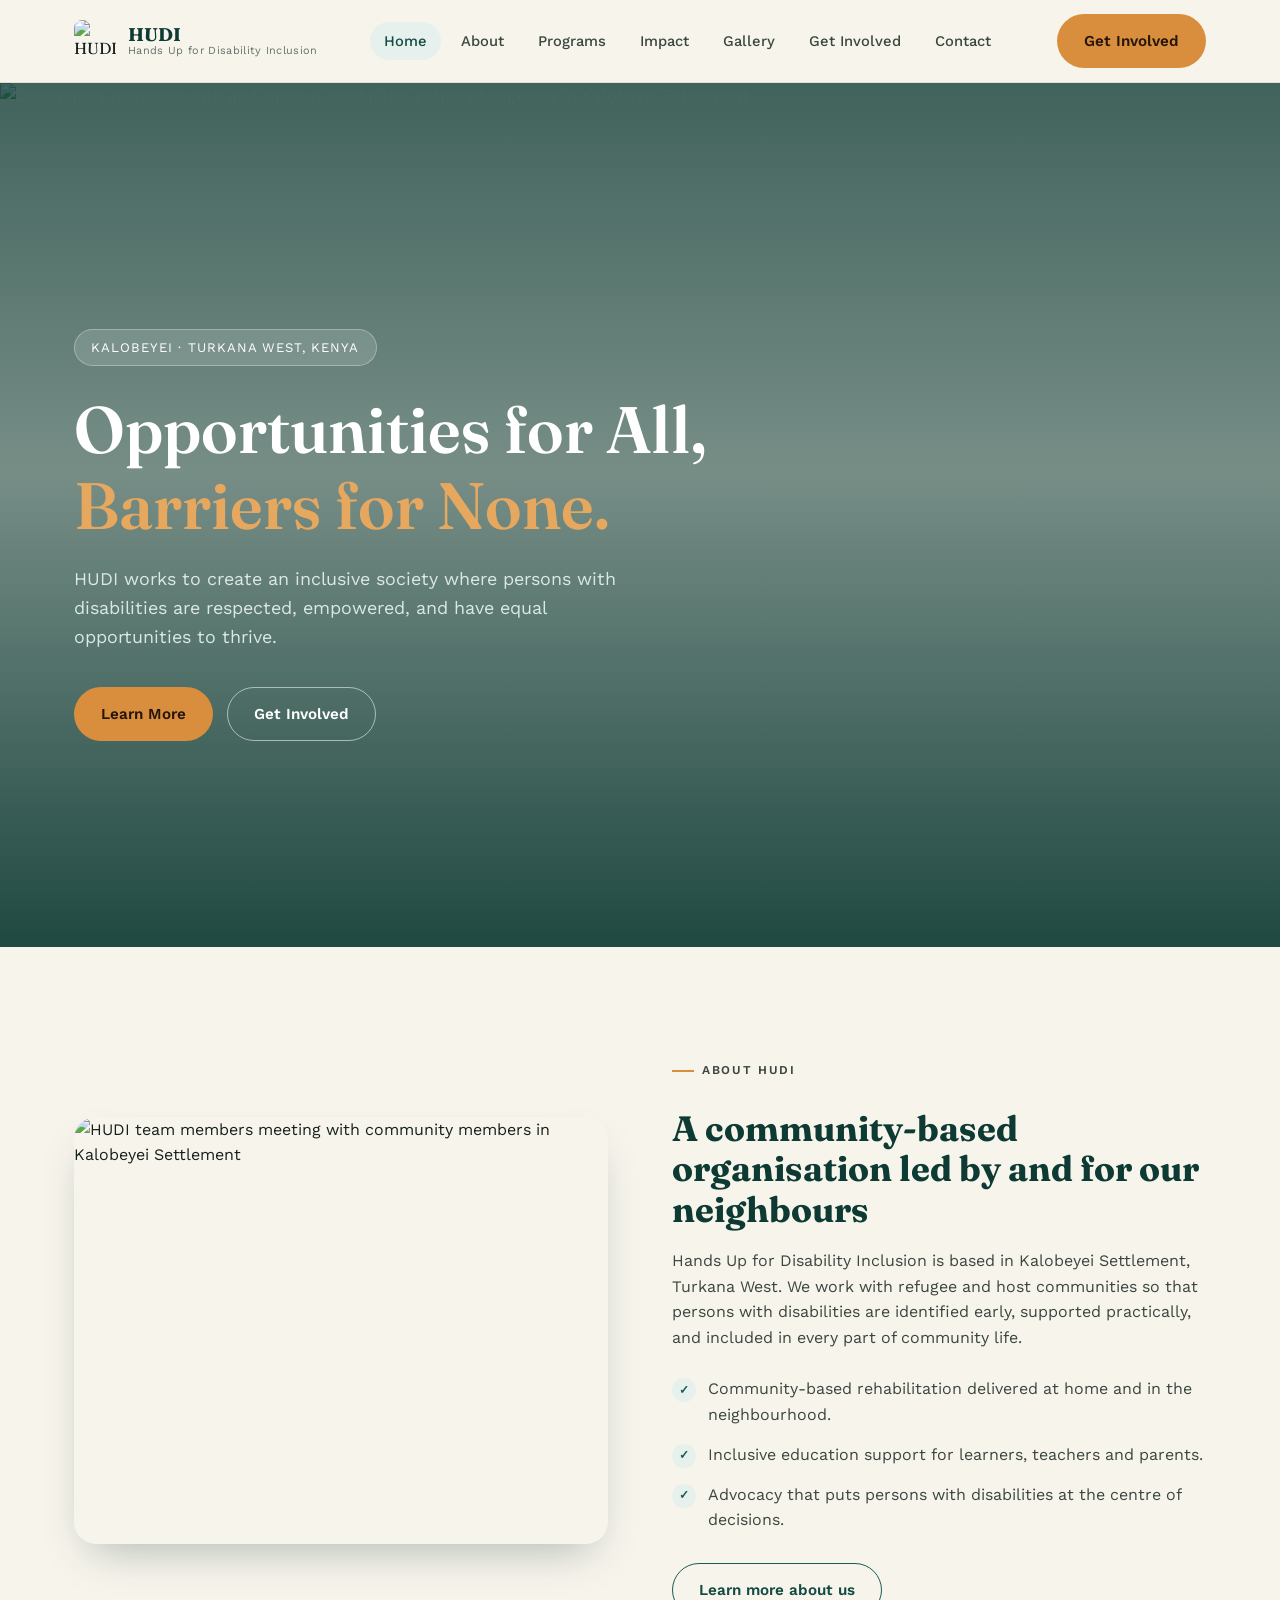
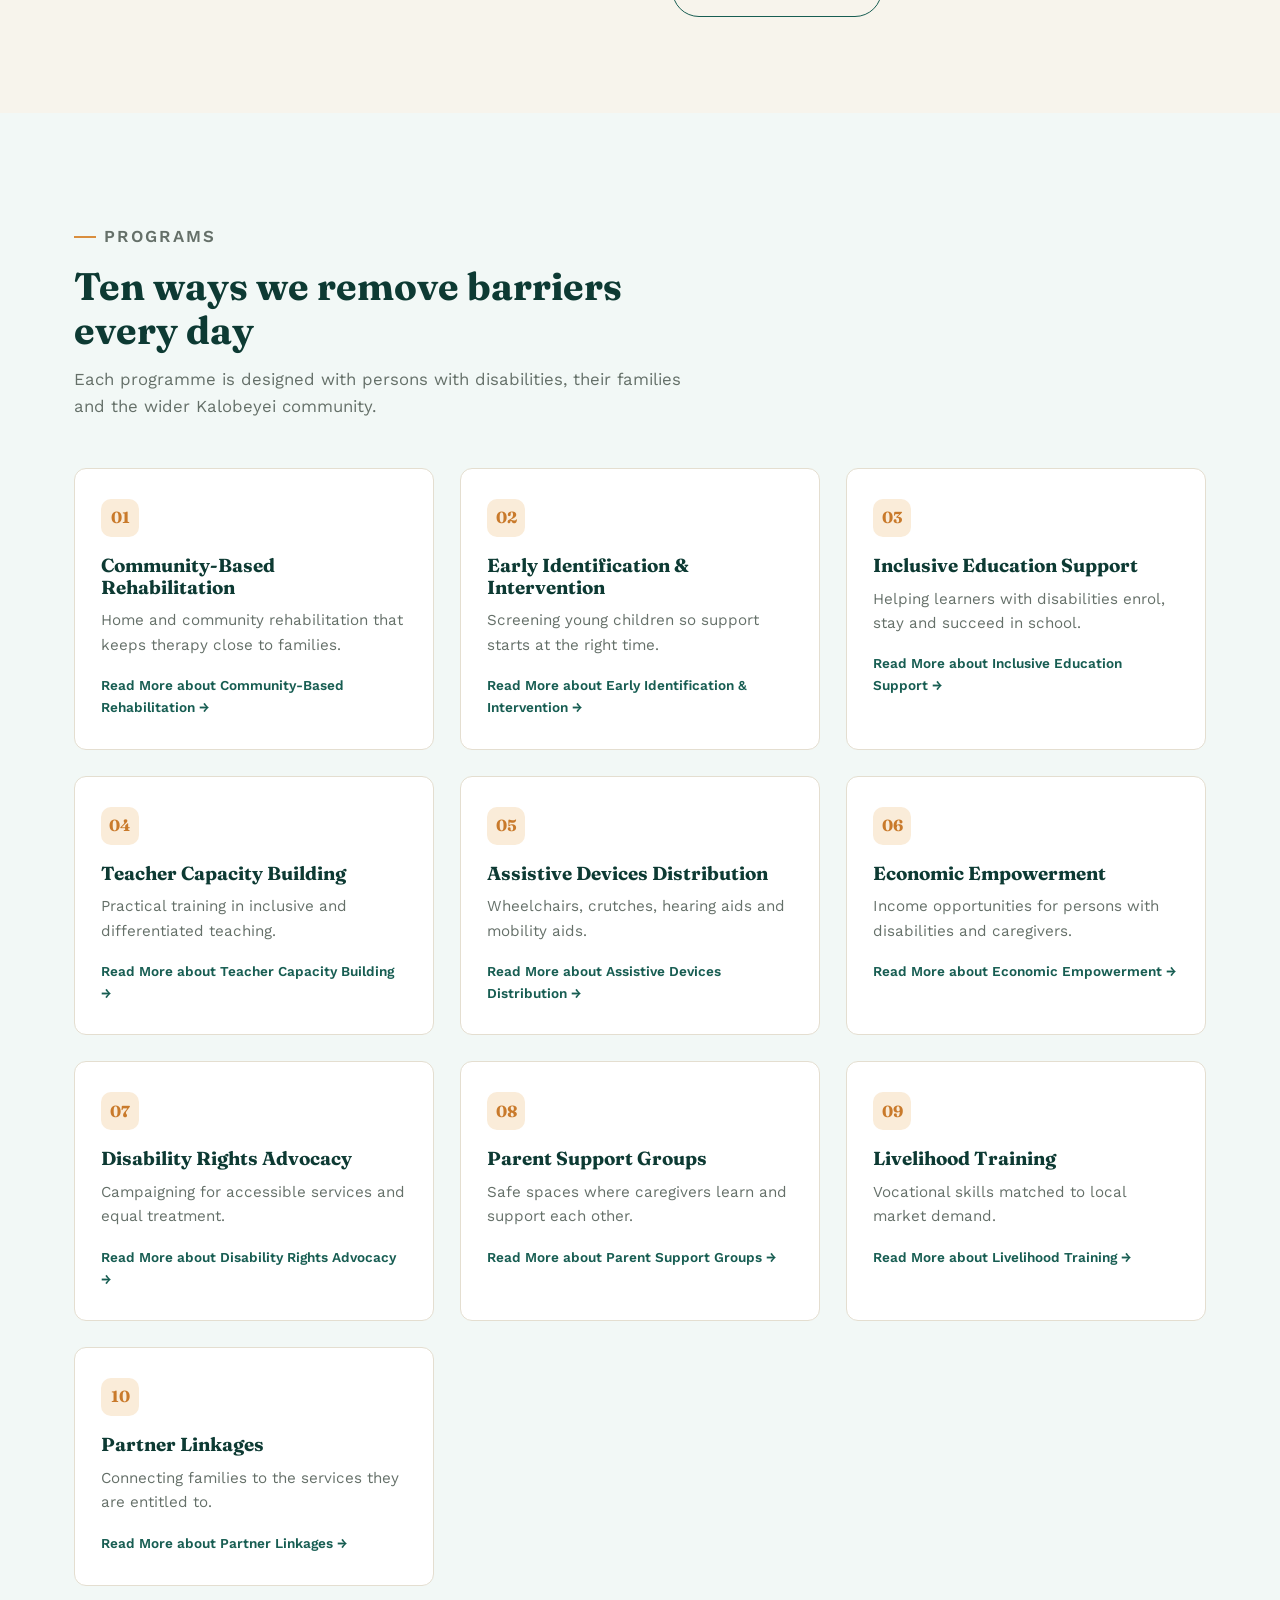
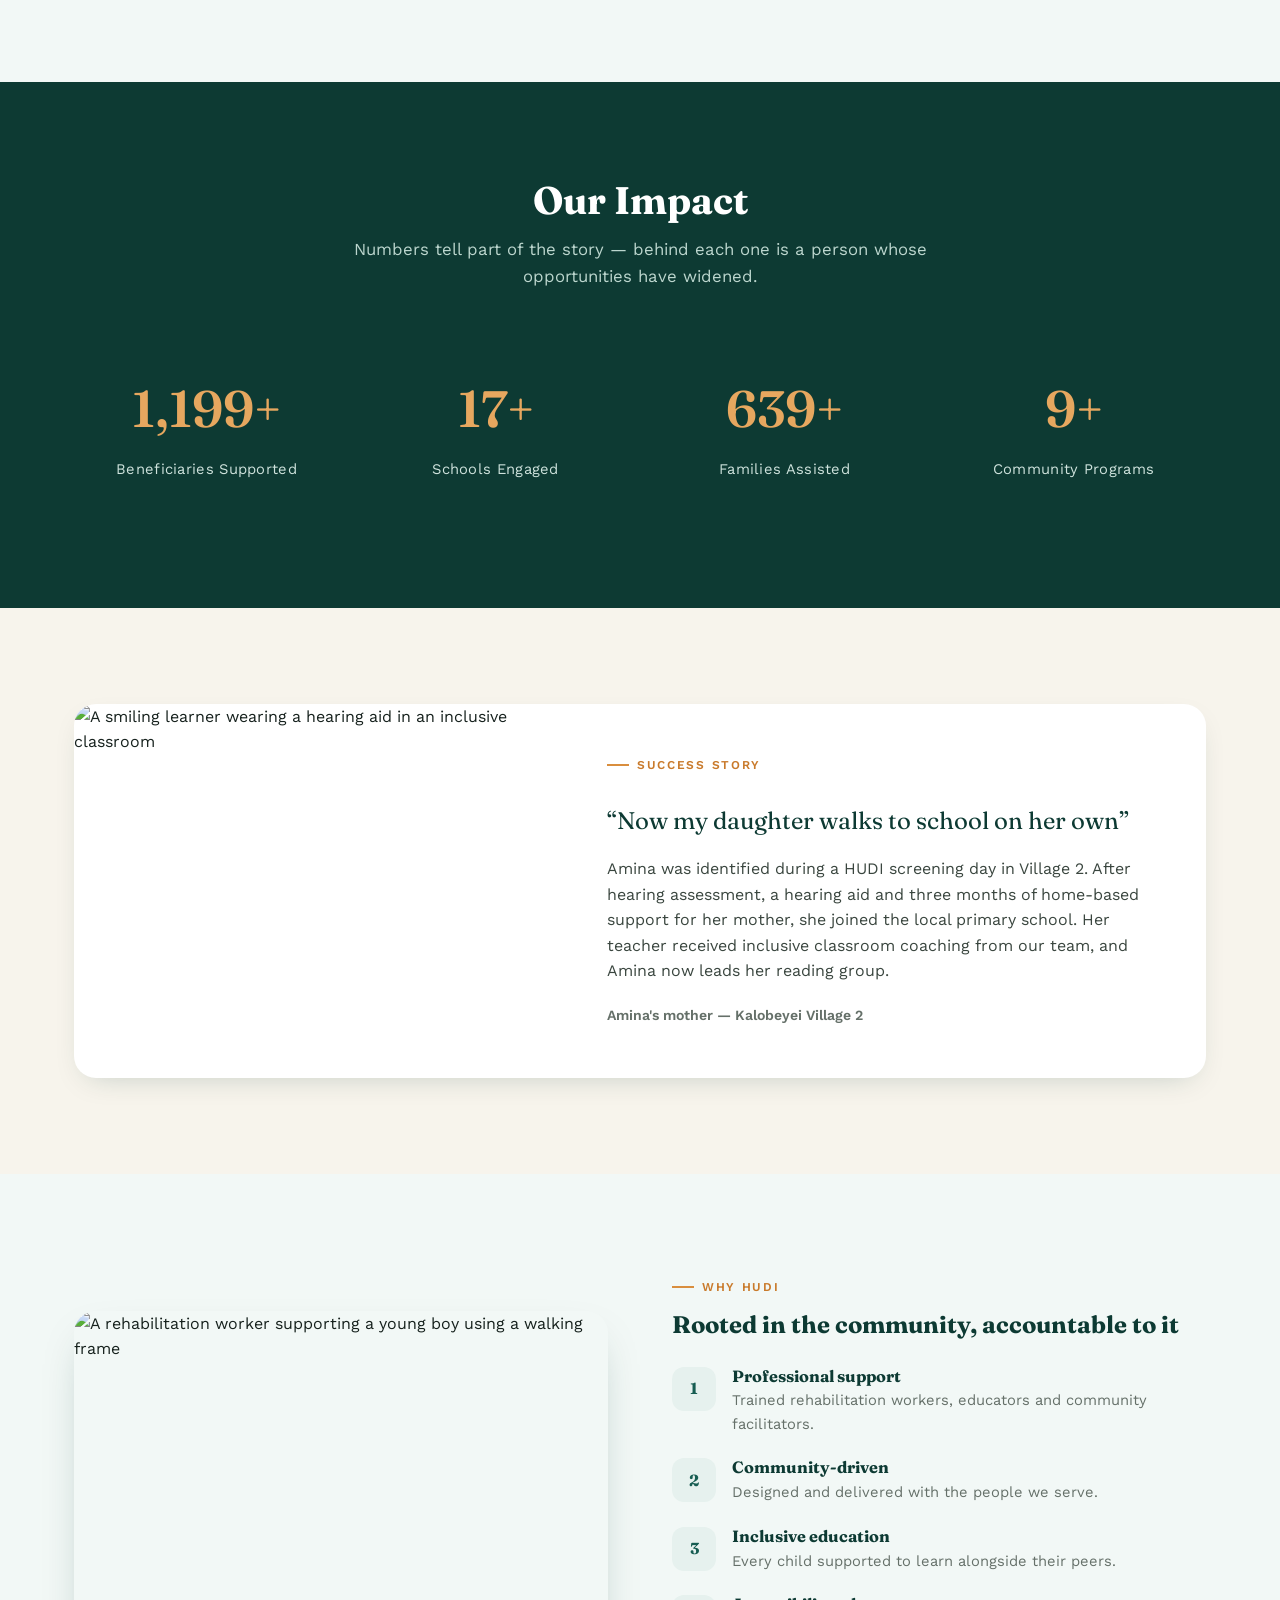
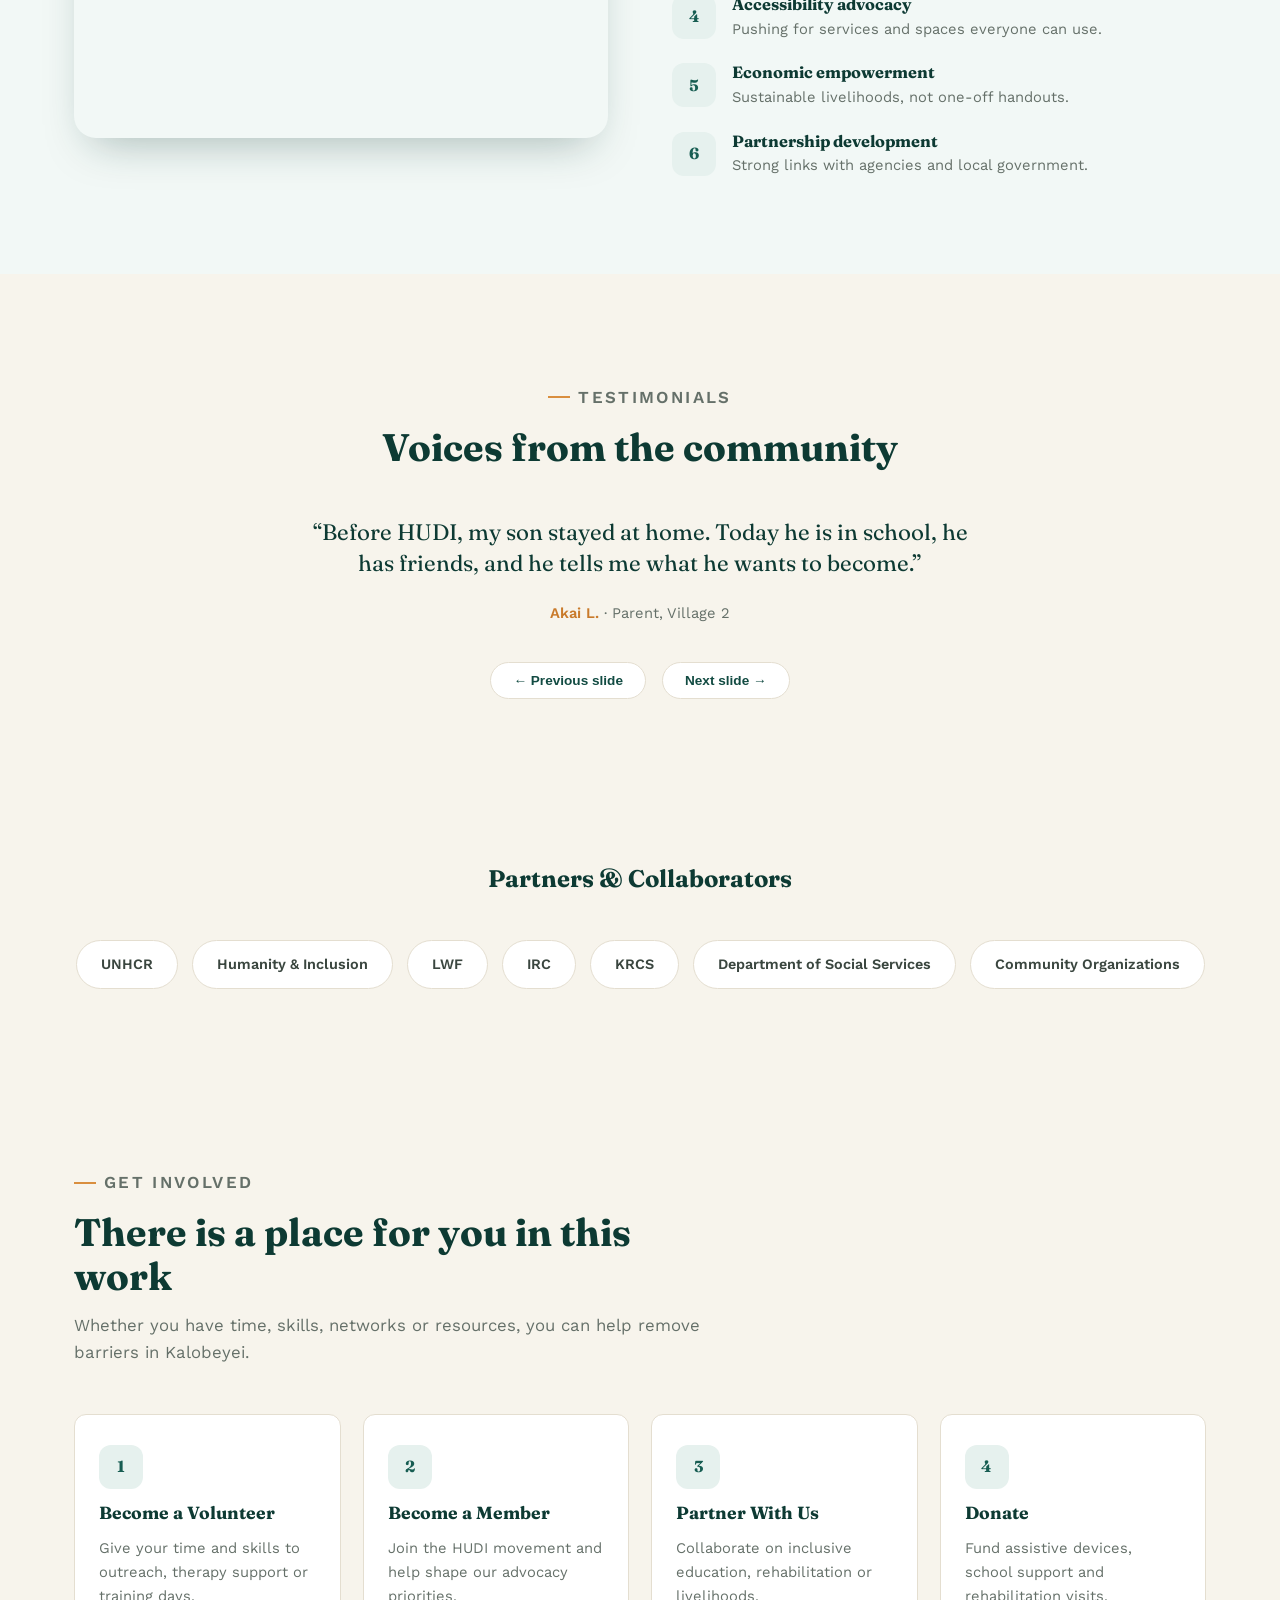
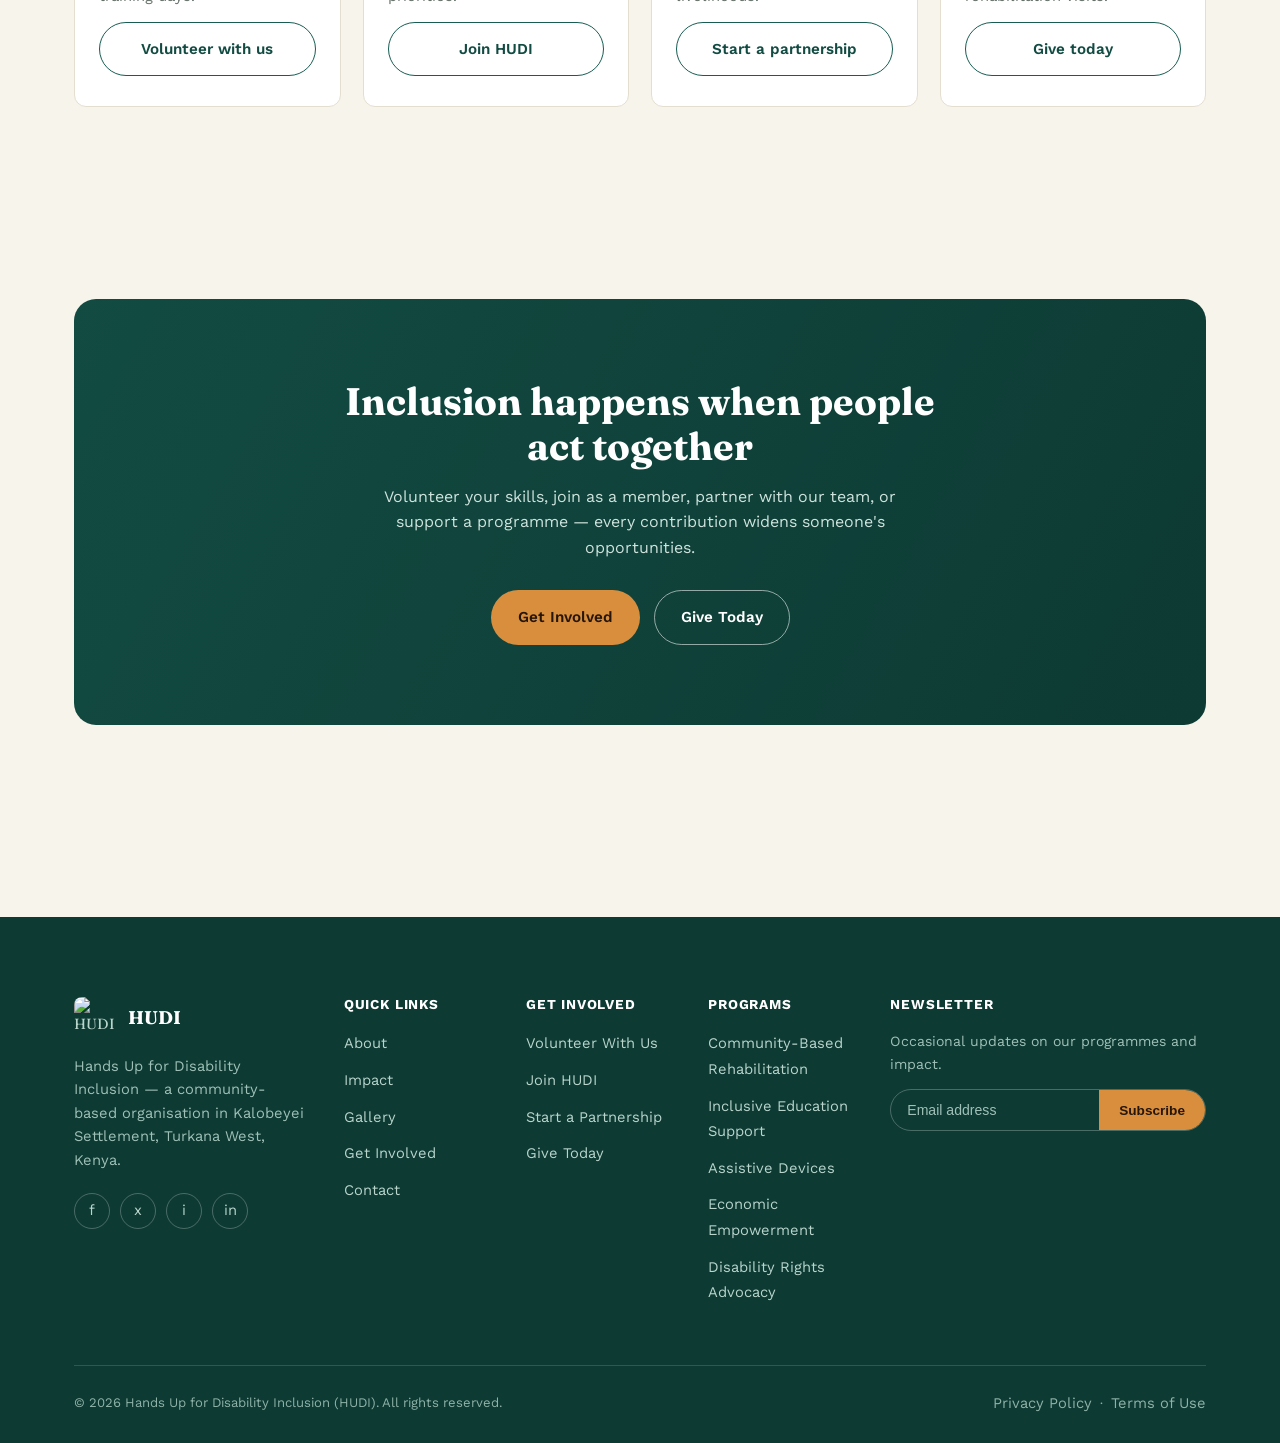
==== index.html @ 427b02ba "Build out Get Involved flow: dedicated Volunteer, Membership, Partnership and Donate pages - get-inv" ====
<!doctype html>
<html lang="en">
<head>
<meta charset="UTF-8">
<meta name="viewport" content="width=device-width, initial-scale=1">
<title>HUDI — Hands Up for Disability Inclusion, Kalobeyei Kenya</title>
<meta name="description" content="HUDI is a community-based organisation in Kalobeyei Settlement, Turkana West, advancing disability inclusion through rehabilitation, inclusive education and empowerment.">
<link rel="preconnect" href="https://fonts.googleapis.com">
<link href="https://fonts.googleapis.com/css2?family=Fraunces:opsz,wght@9..144,500;9..144,600;9..144,700&family=Work+Sans:wght@400;500;600;700&display=swap" rel="stylesheet">
<link rel="stylesheet" href="style.css">
</head>
<body>
<a class="skip-link" href="#main">Skip to main content</a>
<header class="site-header">
  <div class="header-inner">
    <a class="brand" href="index.html">
      <img src="https://hudicamp.vercel.app/assets/hudi-logo-new-DLjC5L_h.png" alt="HUDI logo">
      <span class="brand-text"><strong>HUDI</strong><span>Hands Up for Disability Inclusion</span></span>
    </a>
    <nav class="main-nav" aria-label="Primary">
      <ul>
        <li><a class="active" href="index.html">Home</a></li>
<li><a class="" href="about.html">About</a></li>
<li><a class="" href="programs.html">Programs</a></li>
<li><a class="" href="impact.html">Impact</a></li>
<li><a class="" href="gallery.html">Gallery</a></li>
<li><a class="" href="get-involved.html">Get Involved</a></li>
<li><a class="" href="contact.html">Contact</a></li>

      </ul>
    </nav>
    <div class="header-actions">
      <a class="btn btn-primary" href="contact.html">Get Involved</a>
      <button class="nav-toggle" aria-label="Toggle menu" aria-expanded="false">
        <span></span><span></span><span></span>
      </button>
    </div>
  </div>
</header>

<main id="main">

  <section class="hero">
    <div class="hero-media"><img src="https://hudicamp.vercel.app/assets/hero-BzbzAEsj.jpg" alt="Community members with and without disabilities gathered together in Kalobeyei Settlement"></div>
    <div class="hero-content">
      <div class="hero-location">Kalobeyei &middot; Turkana West, Kenya</div>
      <h1>Opportunities for All,<br><span class="accent">Barriers for None.</span></h1>
      <p>HUDI works to create an inclusive society where persons with disabilities are respected, empowered, and have equal opportunities to thrive.</p>
      <div class="hero-cta">
        <a class="btn btn-primary" href="about.html">Learn More</a>
        <a class="btn btn-outline" href="get-involved.html">Get Involved</a>
      </div>
    </div>
  </section>

  <section>
    <div class="container">
      <div class="split">
        <div class="split-media">
          <img src="https://hudicamp.vercel.app/assets/hero-BzbzAEsj.jpg" alt="HUDI team members meeting with community members in Kalobeyei Settlement">
        </div>
        <div class="split-body">
          <p class="eyebrow">About HUDI</p>
          <h2>A community-based organisation led by and for our neighbours</h2>
          <p>Hands Up for Disability Inclusion is based in Kalobeyei Settlement, Turkana West. We work with refugee and host communities so that persons with disabilities are identified early, supported practically, and included in every part of community life.</p>
          <ul class="check-list">
            <li>Community-based rehabilitation delivered at home and in the neighbourhood.</li>
            <li>Inclusive education support for learners, teachers and parents.</li>
            <li>Advocacy that puts persons with disabilities at the centre of decisions.</li>
          </ul>
          <a class="btn btn-outline-dark" href="about.html">Learn more about us</a>
        </div>
      </div>
    </div>
  </section>

  <section class="bg-cream-alt">
    <div class="container">
      <div class="section-head">
        <p class="eyebrow">Programs</p>
        <h2>Ten ways we remove barriers every day</h2>
        <p>Each programme is designed with persons with disabilities, their families and the wider Kalobeyei community.</p>
      </div>
      <div class="card-grid">
    <div class="program-card">
      <div class="program-num">01</div>
      <h3>Community-Based Rehabilitation</h3>
      <p>Home and community rehabilitation that keeps therapy close to families.</p>
      <a class="read-more" href="programs.html">Read More about Community-Based Rehabilitation &rarr;</a>
    </div>
    <div class="program-card">
      <div class="program-num">02</div>
      <h3>Early Identification & Intervention</h3>
      <p>Screening young children so support starts at the right time.</p>
      <a class="read-more" href="programs.html">Read More about Early Identification & Intervention &rarr;</a>
    </div>
    <div class="program-card">
      <div class="program-num">03</div>
      <h3>Inclusive Education Support</h3>
      <p>Helping learners with disabilities enrol, stay and succeed in school.</p>
      <a class="read-more" href="programs.html">Read More about Inclusive Education Support &rarr;</a>
    </div>
    <div class="program-card">
      <div class="program-num">04</div>
      <h3>Teacher Capacity Building</h3>
      <p>Practical training in inclusive and differentiated teaching.</p>
      <a class="read-more" href="programs.html">Read More about Teacher Capacity Building &rarr;</a>
    </div>
    <div class="program-card">
      <div class="program-num">05</div>
      <h3>Assistive Devices Distribution</h3>
      <p>Wheelchairs, crutches, hearing aids and mobility aids.</p>
      <a class="read-more" href="programs.html">Read More about Assistive Devices Distribution &rarr;</a>
    </div>
    <div class="program-card">
      <div class="program-num">06</div>
      <h3>Economic Empowerment</h3>
      <p>Income opportunities for persons with disabilities and caregivers.</p>
      <a class="read-more" href="programs.html">Read More about Economic Empowerment &rarr;</a>
    </div>
    <div class="program-card">
      <div class="program-num">07</div>
      <h3>Disability Rights Advocacy</h3>
      <p>Campaigning for accessible services and equal treatment.</p>
      <a class="read-more" href="programs.html">Read More about Disability Rights Advocacy &rarr;</a>
    </div>
    <div class="program-card">
      <div class="program-num">08</div>
      <h3>Parent Support Groups</h3>
      <p>Safe spaces where caregivers learn and support each other.</p>
      <a class="read-more" href="programs.html">Read More about Parent Support Groups &rarr;</a>
    </div>
    <div class="program-card">
      <div class="program-num">09</div>
      <h3>Livelihood Training</h3>
      <p>Vocational skills matched to local market demand.</p>
      <a class="read-more" href="programs.html">Read More about Livelihood Training &rarr;</a>
    </div>
    <div class="program-card">
      <div class="program-num">10</div>
      <h3>Partner Linkages</h3>
      <p>Connecting families to the services they are entitled to.</p>
      <a class="read-more" href="programs.html">Read More about Partner Linkages &rarr;</a>
    </div></div>
    </div>
  </section>

  <section class="bg-teal">
    <div class="container">
      <div class="section-head text-center" style="max-width:640px;">
        <h2>Our Impact</h2>
        <p>Numbers tell part of the story &mdash; behind each one is a person whose opportunities have widened.</p>
      </div>
      <div class="stats-grid">
        <div class="stat-card"><div class="num" data-target="1200">0+</div><div class="label">Beneficiaries Supported</div></div>
        <div class="stat-card"><div class="num" data-target="18">0+</div><div class="label">Schools Engaged</div></div>
        <div class="stat-card"><div class="num" data-target="640">0+</div><div class="label">Families Assisted</div></div>
        <div class="stat-card"><div class="num" data-target="10">0+</div><div class="label">Community Programs</div></div>
      </div>
    </div>
  </section>

  <section>
    <div class="container">
      <div class="story">
        <div class="story-media"><img src="https://hudicamp.vercel.app/assets/gallery-3-CGcPTIWS.jpg" alt="A smiling learner wearing a hearing aid in an inclusive classroom"></div>
        <div class="story-body">
          <p class="eyebrow">Success Story</p>
          <blockquote>&ldquo;Now my daughter walks to school on her own&rdquo;</blockquote>
          <p class="text">Amina was identified during a HUDI screening day in Village 2. After hearing assessment, a hearing aid and three months of home-based support for her mother, she joined the local primary school. Her teacher received inclusive classroom coaching from our team, and Amina now leads her reading group.</p>
          <p class="who">Amina's mother &mdash; Kalobeyei Village 2</p>
        </div>
      </div>
    </div>
  </section>

  
    <section class="bg-cream-alt">
      <div class="container">
        <div class="feature-split">
          <div class="split-media">
            <img src="https://hudicamp.vercel.app/assets/gallery-4-xkLLEdqH.jpg" alt="A rehabilitation worker supporting a young boy using a walking frame">
          </div>
          <div>
            <p class="eyebrow">Why HUDI</p>
            <h2>Rooted in the community, accountable to it</h2>
            <div class="feature-list">
        <div class="feature-item">
          <div class="feature-icon">1</div>
          <div><h4>Professional support</h4><p>Trained rehabilitation workers, educators and community facilitators.</p></div>
        </div>
        <div class="feature-item">
          <div class="feature-icon">2</div>
          <div><h4>Community-driven</h4><p>Designed and delivered with the people we serve.</p></div>
        </div>
        <div class="feature-item">
          <div class="feature-icon">3</div>
          <div><h4>Inclusive education</h4><p>Every child supported to learn alongside their peers.</p></div>
        </div>
        <div class="feature-item">
          <div class="feature-icon">4</div>
          <div><h4>Accessibility advocacy</h4><p>Pushing for services and spaces everyone can use.</p></div>
        </div>
        <div class="feature-item">
          <div class="feature-icon">5</div>
          <div><h4>Economic empowerment</h4><p>Sustainable livelihoods, not one-off handouts.</p></div>
        </div>
        <div class="feature-item">
          <div class="feature-icon">6</div>
          <div><h4>Partnership development</h4><p>Strong links with agencies and local government.</p></div>
        </div></div>
          </div>
        </div>
      </div>
    </section>
  
    <section>
      <div class="container">
        <div class="section-head text-center">
          <p class="eyebrow" style="justify-content:center;">Testimonials</p>
          <h2>Voices from the community</h2>
        </div>
        <div class="testimonial-slider">
          
        <div class="testimonial-slide active">
          <blockquote>&ldquo;Before HUDI, my son stayed at home. Today he is in school, he has friends, and he tells me what he wants to become.&rdquo;</blockquote>
          <p class="who">Akai L. <span>&middot; Parent, Village 2</span></p>
        </div>
        <div class="testimonial-slide">
          <blockquote>&ldquo;The teacher training changed how I plan my lessons. Every learner in my class now has a way to take part.&rdquo;</blockquote>
          <p class="who">Peter M. <span>&middot; Primary school teacher</span></p>
        </div>
        <div class="testimonial-slide">
          <blockquote>&ldquo;With my new wheelchair and the tailoring training, I earn my own income and I move where I want.&rdquo;</blockquote>
          <p class="who">Nakuwa E. <span>&middot; Programme participant</span></p>
        </div>
        <div class="testimonial-slide">
          <blockquote>&ldquo;HUDI is a reliable community partner. Their referrals are timely and their follow-up is thorough.&rdquo;</blockquote>
          <p class="who">Partner agency <span>&middot; Turkana West</span></p>
        </div>
          <div class="slider-controls">
            <button data-slide="prev">&larr; Previous slide</button>
            <button data-slide="next">Next slide &rarr;</button>
          </div>
        </div>
      </div>
    </section>
  
    <section class="section-tight ">
      <div class="container">
        <div class="section-head text-center">
          <h2 style="font-size:1.5rem;">Partners &amp; Collaborators</h2>
        </div>
        <div class="partner-strip"><div class="partner-chip">UNHCR</div><div class="partner-chip">Humanity & Inclusion</div><div class="partner-chip">LWF</div><div class="partner-chip">IRC</div><div class="partner-chip">KRCS</div><div class="partner-chip">Department of Social Services</div><div class="partner-chip">Community Organizations</div></div>
      </div>
    </section>
  
    <section>
      <div class="container">
        <div class="section-head">
          <p class="eyebrow">Get Involved</p>
          <h2>There is a place for you in this work</h2>
          <p>Whether you have time, skills, networks or resources, you can help remove barriers in Kalobeyei.</p>
        </div>
        <div class="involve-grid">
        <div class="involve-card">
          <div class="feature-icon">1</div>
          <h3>Become a Volunteer</h3>
          <p>Give your time and skills to outreach, therapy support or training days.</p>
          <a class="btn btn-outline-dark btn-block" href="volunteer.html">Volunteer with us</a>
        </div>
        <div class="involve-card">
          <div class="feature-icon">2</div>
          <h3>Become a Member</h3>
          <p>Join the HUDI movement and help shape our advocacy priorities.</p>
          <a class="btn btn-outline-dark btn-block" href="membership.html">Join HUDI</a>
        </div>
        <div class="involve-card">
          <div class="feature-icon">3</div>
          <h3>Partner With Us</h3>
          <p>Collaborate on inclusive education, rehabilitation or livelihoods.</p>
          <a class="btn btn-outline-dark btn-block" href="partnership.html">Start a partnership</a>
        </div>
        <div class="involve-card">
          <div class="feature-icon">4</div>
          <h3>Donate</h3>
          <p>Fund assistive devices, school support and rehabilitation visits.</p>
          <a class="btn btn-outline-dark btn-block" href="donate.html">Give today</a>
        </div></div>
      </div>
    </section>

  <section>
    <div class="cta-band">
      <h2>Inclusion happens when people act together</h2>
      <p>Volunteer your skills, join as a member, partner with our team, or support a programme &mdash; every contribution widens someone's opportunities.</p>
      <div class="cta-actions">
        <a class="btn btn-primary" href="get-involved.html">Get Involved</a>
        <a class="btn btn-outline" href="contact.html">Give Today</a>
      </div>
    </div>
  </section>

</main>
<footer class="site-footer">
  <div class="container">
    <div class="footer-grid">
      <div class="footer-brand">
        <a class="brand" href="index.html">
          <img src="https://hudicamp.vercel.app/assets/hudi-logo-new-DLjC5L_h.png" alt="HUDI logo">
          <span class="brand-text"><strong>HUDI</strong></span>
        </a>
        <p>Hands Up for Disability Inclusion — a community-based organisation in Kalobeyei Settlement, Turkana West, Kenya.</p>
        <div class="footer-social">
          <a href="contact.html" aria-label="Facebook">f</a>
          <a href="contact.html" aria-label="Twitter">x</a>
          <a href="contact.html" aria-label="Instagram">i</a>
          <a href="contact.html" aria-label="LinkedIn">in</a>
        </div>
      </div>
      <div>
        <h4>Quick Links</h4>
        <ul>
          <li><a href="about.html">About</a></li>
          <li><a href="impact.html">Impact</a></li>
          <li><a href="gallery.html">Gallery</a></li>
          <li><a href="get-involved.html">Get Involved</a></li>
          <li><a href="contact.html">Contact</a></li>
        </ul>
      </div>
      <div>
        <h4>Get Involved</h4>
        <ul>
          <li><a href="volunteer.html">Volunteer With Us</a></li>
          <li><a href="membership.html">Join HUDI</a></li>
          <li><a href="partnership.html">Start a Partnership</a></li>
          <li><a href="donate.html">Give Today</a></li>
        </ul>
      </div>
      <div>
        <h4>Programs</h4>
        <ul>
          <li><a href="programs.html">Community-Based Rehabilitation</a></li>
          <li><a href="programs.html">Inclusive Education Support</a></li>
          <li><a href="programs.html">Assistive Devices</a></li>
          <li><a href="programs.html">Economic Empowerment</a></li>
          <li><a href="programs.html">Disability Rights Advocacy</a></li>
        </ul>
      </div>
      <div>
        <h4>Newsletter</h4>
        <p style="font-size:.88rem;color:#9fc0b7;">Occasional updates on our programmes and impact.</p>
        <form class="newsletter-form" data-local-form>
          <input type="email" placeholder="Email address" required aria-label="Email address">
          <button type="submit">Subscribe</button>
        </form>
      </div>
    </div>
    <div class="footer-bottom">
      <span>&copy; 2026 Hands Up for Disability Inclusion (HUDI). All rights reserved.</span>
      <span><a href="#">Privacy Policy</a> &nbsp;·&nbsp; <a href="#">Terms of Use</a></span>
    </div>
  </div>
</footer>

<script src="main.js"></script>
</body>
</html>
---- style.css ----
/* ============================================================
   HUDI — Hands Up for Disability Inclusion
   Design tokens
   ============================================================ */
:root{
  --teal-900:#0d3a33;
  --teal-800:#124b42;
  --teal-700:#175d52;
  --teal-600:#1c7265;
  --teal-500:#238a79;
  --teal-100:#e6f1ee;
  --teal-50:#f2f8f6;

  --ochre-600:#c97a2b;
  --ochre-500:#d98e3e;
  --ochre-400:#e6a75f;
  --ochre-100:#faecd9;

  --ink-900:#16211d;
  --ink-700:#3a463f;
  --ink-500:#657069;
  --ink-300:#a9b3ac;

  --cream:#f7f4ec;
  --white:#ffffff;
  --line:#e4ded0;

  --radius-sm:6px;
  --radius-md:12px;
  --radius-lg:22px;

  --shadow-card:0 10px 30px -14px rgba(13,58,51,0.25);
  --shadow-pop:0 20px 45px -18px rgba(13,58,51,0.35);

  --font-display:'Fraunces', Georgia, serif;
  --font-body:'Work Sans', 'Segoe UI', sans-serif;
}

*,*::before,*::after{box-sizing:border-box;}
html{scroll-behavior:smooth;}
body{
  margin:0;
  font-family:var(--font-body);
  color:var(--ink-900);
  background:var(--cream);
  line-height:1.6;
  -webkit-font-smoothing:antialiased;
}
img{max-width:100%;display:block;}
a{color:inherit;text-decoration:none;}
ul{list-style:none;margin:0;padding:0;}
h1,h2,h3,h4{font-family:var(--font-display);margin:0;line-height:1.15;color:var(--teal-900);}
p{margin:0;}
.container{width:100%;max-width:1180px;margin:0 auto;padding:0 24px;}
.skip-link{
  position:absolute;left:-999px;top:0;background:var(--teal-900);color:#fff;
  padding:10px 16px;z-index:200;border-radius:0 0 8px 0;
}
.skip-link:focus{left:0;}

/* Eyebrow label */
.eyebrow{
  display:inline-flex;align-items:center;gap:8px;
  font-family:var(--font-body);
  font-size:.75rem;letter-spacing:.14em;text-transform:uppercase;
  color:var(--ochre-600);font-weight:600;margin-bottom:14px;
}
.eyebrow::before{content:"";width:22px;height:2px;background:var(--ochre-500);display:inline-block;}

/* Buttons */
.btn{
  display:inline-flex;align-items:center;justify-content:center;gap:8px;
  padding:14px 26px;border-radius:100px;font-weight:600;font-size:.95rem;
  border:1px solid transparent;cursor:pointer;transition:transform .18s ease, box-shadow .18s ease, background .18s ease;
}
.btn-primary{background:var(--ochre-500);color:#26160a;}
.btn-primary:hover{background:var(--ochre-600);transform:translateY(-2px);box-shadow:var(--shadow-card);}
.btn-outline{background:transparent;border-color:rgba(255,255,255,.55);color:#fff;}
.btn-outline:hover{background:rgba(255,255,255,.12);transform:translateY(-2px);}
.btn-outline-dark{background:transparent;border-color:var(--teal-700);color:var(--teal-800);}
.btn-outline-dark:hover{background:var(--teal-50);}
.btn-block{width:100%;}

/* ============================================================
   Header
   ============================================================ */
.site-header{
  position:sticky;top:0;z-index:100;
  background:rgba(247,244,236,.92);backdrop-filter:blur(8px);
  border-bottom:1px solid var(--line);
}
.header-inner{
  display:flex;align-items:center;justify-content:space-between;
  padding:14px 24px;max-width:1180px;margin:0 auto;
}
.brand{display:flex;align-items:center;gap:12px;font-family:var(--font-display);}
.brand img{width:42px;height:42px;object-fit:contain;border-radius:8px;}
.brand-text{display:flex;flex-direction:column;line-height:1.1;}
.brand-text strong{font-size:1.15rem;color:var(--teal-900);}
.brand-text span{font-size:.68rem;color:var(--ink-500);font-family:var(--font-body);letter-spacing:.03em;}

.main-nav ul{display:flex;gap:6px;}
.main-nav a{
  padding:10px 14px;border-radius:100px;font-size:.92rem;font-weight:500;color:var(--ink-700);
  transition:background .15s ease, color .15s ease;
}
.main-nav a:hover,.main-nav a.active{background:var(--teal-100);color:var(--teal-800);}

.header-actions{display:flex;align-items:center;gap:10px;}
.nav-toggle{display:none;background:none;border:none;cursor:pointer;padding:8px;}
.nav-toggle span{display:block;width:24px;height:2px;background:var(--teal-900);margin:5px 0;}

@media (max-width:920px){
  .main-nav{
    position:fixed;inset:0 0 0 auto;width:min(320px,84%);height:100vh;
    background:var(--teal-900);padding:100px 28px 28px;
    transform:translateX(100%);transition:transform .3s ease;
  }
  .main-nav.open{transform:translateX(0);}
  .main-nav ul{flex-direction:column;gap:4px;}
  .main-nav a{color:#eef4f2;display:block;}
  .main-nav a:hover,.main-nav a.active{background:rgba(255,255,255,.1);color:#fff;}
  .header-actions .btn-primary{display:none;}
  .nav-toggle{display:block;}
}

/* ============================================================
   Hero (home)
   ============================================================ */
.hero{position:relative;color:#fff;overflow:hidden;}
.hero-media{position:absolute;inset:0;}
.hero-media img{width:100%;height:100%;object-fit:cover;}
.hero-media::after{
  content:"";position:absolute;inset:0;
  background:linear-gradient(180deg,rgba(13,58,51,.78) 0%,rgba(13,58,51,.55) 45%,rgba(13,58,51,.92) 100%);
}
.hero-content{position:relative;padding:150px 24px 110px;max-width:1180px;margin:0 auto;}
.hero-location{
  display:inline-flex;align-items:center;gap:8px;font-size:.82rem;letter-spacing:.08em;text-transform:uppercase;
  background:rgba(255,255,255,.14);border:1px solid rgba(255,255,255,.3);padding:7px 16px;border-radius:100px;margin-bottom:26px;
}
.hero h1{font-size:clamp(2.4rem,5.2vw,4.1rem);color:#fff;max-width:760px;font-weight:600;}
.hero h1 .accent{color:var(--ochre-400);}
.hero p{margin-top:22px;max-width:560px;font-size:1.12rem;color:#dce8e4;}
.hero-cta{margin-top:36px;display:flex;gap:14px;flex-wrap:wrap;}

/* Page header (interior pages) */
.page-header{
  background:var(--teal-900);color:#fff;padding:150px 0 70px;position:relative;overflow:hidden;
}
.page-header::before{
  content:"";position:absolute;right:-120px;top:-120px;width:420px;height:420px;border-radius:50%;
  background:radial-gradient(circle,rgba(217,142,62,.35),transparent 70%);
}
.breadcrumb{display:flex;gap:8px;font-size:.85rem;color:#a9ccc4;margin-bottom:18px;}
.breadcrumb a{color:#a9ccc4;}
.breadcrumb a:hover{color:#fff;}
.page-header h1{color:#fff;font-size:clamp(2rem,4.2vw,3.1rem);max-width:760px;}
.page-header .lead{margin-top:16px;max-width:640px;color:#cfe3dd;font-size:1.08rem;}

/* ============================================================
   Sections
   ============================================================ */
section{padding:96px 0;}
.section-tight{padding:70px 0;}
.section-head{max-width:640px;margin-bottom:48px;}
.section-head h2{font-size:clamp(1.7rem,3vw,2.4rem);}
.section-head p{margin-top:14px;color:var(--ink-500);font-size:1.05rem;}
.bg-teal{background:var(--teal-900);color:#fff;}
.bg-teal .section-head h2{color:#fff;}
.bg-teal .section-head p{color:#bcd6ce;}
.bg-cream-alt{background:var(--teal-50);}

/* About split */
.split{display:grid;grid-template-columns:1fr 1fr;gap:64px;align-items:center;}
.split-media{border-radius:var(--radius-lg);overflow:hidden;box-shadow:var(--shadow-pop);}
.split-media img{width:100%;height:100%;object-fit:cover;aspect-ratio:4/3.2;}
.split-body h2{margin-top:14px;font-size:clamp(1.6rem,3vw,2.2rem);}
.split-body p{margin-top:18px;color:var(--ink-700);}
.check-list{margin-top:26px;display:flex;flex-direction:column;gap:14px;}
.check-list li{display:flex;gap:12px;align-items:flex-start;color:var(--ink-700);}
.check-list li::before{
  content:"✓";flex:none;width:24px;height:24px;border-radius:50%;background:var(--teal-100);color:var(--teal-700);
  display:flex;align-items:center;justify-content:center;font-size:.75rem;font-weight:700;margin-top:2px;
}
.split-body .btn{margin-top:30px;}
@media (max-width:860px){.split{grid-template-columns:1fr;gap:36px;}}

/* Program cards */
.card-grid{display:grid;grid-template-columns:repeat(auto-fill,minmax(280px,1fr));gap:26px;margin-top:10px;}
.program-card{
  background:#fff;border:1px solid var(--line);border-radius:var(--radius-md);padding:30px 26px;
  transition:transform .2s ease, box-shadow .2s ease;
}
.program-card:hover{transform:translateY(-6px);box-shadow:var(--shadow-card);}
.program-num{
  width:38px;height:38px;border-radius:10px;background:var(--ochre-100);color:var(--ochre-600);
  display:flex;align-items:center;justify-content:center;font-weight:700;font-family:var(--font-display);margin-bottom:18px;
}
.program-card h3{font-size:1.18rem;}
.program-card p{margin-top:10px;color:var(--ink-500);font-size:.95rem;}
.program-card .read-more{
  display:inline-flex;align-items:center;gap:6px;margin-top:18px;font-size:.85rem;font-weight:600;color:var(--teal-700);
}

/* Program detail (accordion-style block, used on /programs) */
.program-detail{
  background:#fff;border:1px solid var(--line);border-radius:var(--radius-lg);padding:36px;margin-bottom:22px;
}
.program-detail-head{display:flex;justify-content:space-between;align-items:flex-start;gap:20px;flex-wrap:wrap;}
.program-detail h3{font-size:1.4rem;}
.program-detail .tagline{color:var(--ink-500);margin-top:6px;}
.program-detail .desc{margin-top:18px;color:var(--ink-700);max-width:760px;}
.detail-grid{display:grid;grid-template-columns:repeat(3,1fr);gap:26px;margin-top:28px;}
.detail-col h4{font-size:.8rem;text-transform:uppercase;letter-spacing:.08em;color:var(--teal-700);margin-bottom:12px;}
.detail-col ul{display:flex;flex-direction:column;gap:8px;}
.detail-col li{font-size:.92rem;color:var(--ink-700);padding-left:16px;position:relative;}
.detail-col li::before{content:"–";position:absolute;left:0;color:var(--ochre-500);}
.impact-box{background:var(--teal-50);border-radius:var(--radius-sm);padding:16px 18px;margin-top:8px;font-size:.92rem;color:var(--teal-800);}
@media (max-width:760px){.detail-grid{grid-template-columns:1fr;}}

/* Stats */
.stats-grid{display:grid;grid-template-columns:repeat(4,1fr);gap:24px;text-align:center;}
.stat-card{padding:30px 16px;}
.stat-card .num{font-family:var(--font-display);font-size:clamp(2.2rem,4vw,3.2rem);color:var(--ochre-400);font-weight:600;}
.stat-card .label{margin-top:8px;color:#cfe3dd;font-size:.92rem;letter-spacing:.02em;}
@media (max-width:760px){.stats-grid{grid-template-columns:repeat(2,1fr);}}

/* Success story */
.story{
  display:grid;grid-template-columns:.85fr 1.15fr;gap:0;background:#fff;border-radius:var(--radius-lg);overflow:hidden;box-shadow:var(--shadow-card);
}
.story-media img{width:100%;height:100%;object-fit:cover;}
.story-body{padding:52px;display:flex;flex-direction:column;justify-content:center;}
.story-body blockquote{font-family:var(--font-display);font-size:1.5rem;color:var(--teal-900);line-height:1.3;margin:16px 0 20px;}
.story-body p.text{color:var(--ink-700);}
.story-body .who{margin-top:20px;font-size:.88rem;color:var(--ink-500);font-weight:600;}
@media (max-width:820px){.story{grid-template-columns:1fr;}.story-media img{aspect-ratio:16/9;}.story-body{padding:34px;}}

/* Why HUDI feature list */
.feature-split{display:grid;grid-template-columns:1fr 1fr;gap:64px;align-items:center;}
.feature-list{display:flex;flex-direction:column;gap:22px;margin-top:28px;}
.feature-item{display:flex;gap:16px;}
.feature-icon{
  flex:none;width:44px;height:44px;border-radius:12px;background:var(--teal-100);color:var(--teal-700);
  display:flex;align-items:center;justify-content:center;font-weight:700;font-family:var(--font-display);
}
.feature-item h4{font-size:1.02rem;color:var(--teal-900);}
.feature-item p{color:var(--ink-500);font-size:.92rem;margin-top:4px;}
@media (max-width:860px){.feature-split{grid-template-columns:1fr;gap:34px;}}

/* Testimonials */
.testimonial-slider{position:relative;max-width:760px;margin:0 auto;text-align:center;}
.testimonial-slide{display:none;}
.testimonial-slide.active{display:block;animation:fadeUp .5s ease;}
@keyframes fadeUp{from{opacity:0;transform:translateY(10px);}to{opacity:1;transform:translateY(0);}}
.testimonial-slide blockquote{font-family:var(--font-display);font-size:1.4rem;color:var(--teal-900);line-height:1.4;}
.testimonial-slide .who{margin-top:18px;color:var(--ochre-600);font-weight:600;font-size:.92rem;}
.testimonial-slide .who span{color:var(--ink-500);font-weight:400;}
.slider-controls{display:flex;justify-content:center;gap:16px;margin-top:36px;}
.slider-controls button{
  border:1px solid var(--line);background:#fff;border-radius:100px;padding:10px 22px;font-size:.85rem;font-weight:600;
  cursor:pointer;color:var(--teal-800);
}
.slider-controls button:hover{background:var(--teal-100);}

/* Partners */
.partner-strip{display:flex;flex-wrap:wrap;gap:14px;justify-content:center;}
.partner-chip{
  padding:12px 24px;border:1px solid var(--line);border-radius:100px;font-weight:600;font-size:.9rem;color:var(--ink-700);
  background:#fff;
}

/* Get involved cards */
.involve-grid{display:grid;grid-template-columns:repeat(4,1fr);gap:22px;}
.involve-card{
  background:#fff;border:1px solid var(--line);border-radius:var(--radius-md);padding:30px 24px;display:flex;flex-direction:column;
  gap:14px;
}
.involve-card h3{font-size:1.1rem;}
.involve-card p{color:var(--ink-500);font-size:.92rem;flex:1;}
@media (max-width:920px){.involve-grid{grid-template-columns:repeat(2,1fr);}}
@media (max-width:560px){.involve-grid{grid-template-columns:1fr;}}

/* News cards */
.news-grid{display:grid;grid-template-columns:repeat(3,1fr);gap:28px;}
.news-card{background:#fff;border:1px solid var(--line);border-radius:var(--radius-md);overflow:hidden;}
.news-card img{aspect-ratio:16/10;object-fit:cover;}
.news-body{padding:24px;}
.news-meta{display:flex;gap:10px;font-size:.78rem;color:var(--ochre-600);font-weight:600;text-transform:uppercase;letter-spacing:.04em;}
.news-meta .dot{color:var(--ink-300);}
.news-card h3{font-size:1.12rem;margin-top:12px;}
.news-card p{color:var(--ink-500);font-size:.92rem;margin-top:10px;}
.news-card .read-more{display:inline-block;margin-top:16px;font-weight:600;font-size:.85rem;color:var(--teal-700);}
@media (max-width:920px){.news-grid{grid-template-columns:1fr 1fr;}}
@media (max-width:620px){.news-grid{grid-template-columns:1fr;}}

/* CTA band */
.cta-band{
  background:linear-gradient(120deg,var(--teal-800),var(--teal-900));color:#fff;text-align:center;padding:80px 24px;
  border-radius:var(--radius-lg);margin:0 24px;max-width:1132px;margin:0 auto;
}
.cta-band h2{color:#fff;font-size:clamp(1.7rem,3.4vw,2.4rem);max-width:640px;margin:0 auto;}
.cta-band p{margin-top:16px;color:#cfe3dd;max-width:520px;margin-left:auto;margin-right:auto;}
.cta-actions{display:flex;justify-content:center;gap:14px;margin-top:30px;flex-wrap:wrap;}

/* Footer */
.site-footer{background:var(--teal-900);color:#cfe3dd;padding:80px 0 28px;margin-top:96px;}
.footer-grid{display:grid;grid-template-columns:1.6fr 1fr 1fr 1fr 1.2fr;gap:36px;}
.footer-brand .brand-text strong{color:#fff;}
.footer-brand .brand-text span{color:#9fc0b7;}
.footer-brand p{margin-top:16px;font-size:.92rem;color:#9fc0b7;max-width:280px;}
.footer-social{display:flex;gap:10px;margin-top:20px;}
.footer-social a{
  width:36px;height:36px;border-radius:50%;border:1px solid rgba(255,255,255,.25);
  display:flex;align-items:center;justify-content:center;font-size:.8rem;
}
.footer-social a:hover{background:rgba(255,255,255,.12);}
.site-footer h4{color:#fff;font-family:var(--font-body);font-size:.85rem;text-transform:uppercase;letter-spacing:.06em;margin-bottom:18px;}
.site-footer ul{display:flex;flex-direction:column;gap:11px;}
.site-footer a{font-size:.92rem;color:#b9d5cc;}
.site-footer a:hover{color:#fff;}
.newsletter-form{display:flex;margin-top:14px;border:1px solid rgba(255,255,255,.25);border-radius:100px;overflow:hidden;}
.newsletter-form input{
  flex:1;border:none;background:transparent;padding:12px 16px;color:#fff;font-size:.88rem;outline:none;
}
.newsletter-form input::placeholder{color:#9fc0b7;}
.newsletter-form button{border:none;background:var(--ochre-500);color:#26160a;padding:0 20px;font-weight:600;cursor:pointer;font-size:.85rem;}
.footer-bottom{
  margin-top:60px;padding-top:26px;border-top:1px solid rgba(255,255,255,.15);
  display:flex;justify-content:space-between;flex-wrap:wrap;gap:12px;font-size:.82rem;color:#8fb2a8;
}
.footer-bottom a{color:#8fb2a8;}
.footer-bottom a:hover{color:#fff;}
@media (max-width:920px){.footer-grid{grid-template-columns:1fr 1fr;}}
@media (max-width:560px){.footer-grid{grid-template-columns:1fr;}}

/* ============================================================
   About page specifics
   ============================================================ */
.timeline{display:flex;flex-direction:column;gap:0;max-width:760px;}
.timeline-item{display:grid;grid-template-columns:52px 1fr;gap:20px;padding-bottom:38px;position:relative;}
.timeline-item::before{
  content:"";position:absolute;left:25px;top:52px;bottom:0;width:2px;background:var(--line);
}
.timeline-item:last-child::before{display:none;}
.timeline-num{
  width:52px;height:52px;border-radius:50%;background:var(--teal-800);color:#fff;display:flex;align-items:center;
  justify-content:center;font-family:var(--font-display);font-weight:600;flex:none;
}
.timeline-body h4{font-size:1.05rem;color:var(--teal-900);}
.timeline-body p{margin-top:8px;color:var(--ink-500);font-size:.95rem;}

.value-grid{display:grid;grid-template-columns:repeat(4,1fr);gap:20px;}
.value-card{background:#fff;border:1px solid var(--line);border-radius:var(--radius-md);padding:24px;text-align:left;}
.value-card h4{font-size:1rem;color:var(--teal-900);}
.value-card p{margin-top:8px;font-size:.88rem;color:var(--ink-500);}
@media (max-width:920px){.value-grid{grid-template-columns:1fr 1fr;}}
@media (max-width:560px){.value-grid{grid-template-columns:1fr;}}

.team-grid{display:grid;grid-template-columns:repeat(auto-fill,minmax(220px,1fr));gap:24px;}
.team-card{background:#fff;border:1px solid var(--line);border-radius:var(--radius-md);padding:28px;text-align:center;}
.team-avatar{
  position:relative;overflow:hidden;
  width:72px;height:72px;border-radius:50%;background:var(--ochre-100);color:var(--ochre-600);
  display:flex;align-items:center;justify-content:center;font-family:var(--font-display);font-weight:700;
  margin:0 auto 16px;font-size:1.1rem;
}
.team-avatar img{position:absolute;inset:0;width:100%;height:100%;object-fit:cover;border-radius:50%;}
.team-card h4{font-size:1.02rem;}
.team-card .role{color:var(--ochre-600);font-size:.82rem;font-weight:600;margin-top:4px;}
.team-card p{margin-top:12px;color:var(--ink-500);font-size:.88rem;}
.note{font-size:.88rem;color:var(--ink-500);margin-top:24px;font-style:italic;}
.note code{background:var(--ochre-100);padding:2px 6px;border-radius:4px;font-size:.85em;}
@media (max-width:560px){.team-grid{grid-template-columns:1fr;}}

.org-structure{display:grid;grid-template-columns:repeat(4,1fr);gap:20px;}
.org-card{background:#fff;border:1px solid var(--line);border-radius:var(--radius-md);padding:24px;}
.org-card h4{font-size:.98rem;color:var(--teal-900);}
.org-card p{margin-top:8px;font-size:.88rem;color:var(--ink-500);}
@media (max-width:920px){.org-structure{grid-template-columns:1fr 1fr;}}
@media (max-width:560px){.org-structure{grid-template-columns:1fr;}}

/* ============================================================
   Impact page specifics
   ============================================================ */
.story-grid{display:grid;grid-template-columns:repeat(3,1fr);gap:24px;}
.story-card{background:#fff;border:1px solid var(--line);border-radius:var(--radius-md);padding:28px;}
.story-card h3{font-size:1.08rem;}
.story-card p{margin-top:10px;color:var(--ink-500);font-size:.92rem;}
@media (max-width:820px){.story-grid{grid-template-columns:1fr;}}

.future-list{margin-top:26px;display:flex;flex-direction:column;gap:12px;max-width:640px;}
.future-list li{
  display:flex;gap:12px;align-items:flex-start;background:#fff;border:1px solid var(--line);border-radius:var(--radius-sm);
  padding:14px 18px;font-size:.94rem;color:var(--ink-700);
}
.future-list li::before{content:"→";color:var(--ochre-500);font-weight:700;}

/* ============================================================
   Gallery
   ============================================================ */
.filter-row{display:flex;gap:10px;flex-wrap:wrap;margin-bottom:34px;}
.filter-btn{
  padding:10px 20px;border-radius:100px;border:1px solid var(--line);background:#fff;font-size:.86rem;font-weight:600;
  color:var(--ink-700);cursor:pointer;
}
.filter-btn:hover{background:var(--teal-100);}
.filter-btn.active{background:var(--teal-800);color:#fff;border-color:var(--teal-800);}
.gallery-grid{display:grid;grid-template-columns:repeat(3,1fr);gap:20px;}
.gallery-item{position:relative;border-radius:var(--radius-md);overflow:hidden;cursor:pointer;aspect-ratio:4/3.3;}
.gallery-item img{width:100%;height:100%;object-fit:cover;transition:transform .35s ease;}
.gallery-item:hover img{transform:scale(1.06);}
.gallery-tag{
  position:absolute;left:14px;bottom:14px;background:rgba(13,58,51,.85);color:#fff;padding:6px 14px;border-radius:100px;
  font-size:.78rem;font-weight:600;
}
@media (max-width:820px){.gallery-grid{grid-template-columns:1fr 1fr;}}
@media (max-width:520px){.gallery-grid{grid-template-columns:1fr;}}

/* ============================================================
   Contact page
   ============================================================ */
.contact-grid{display:grid;grid-template-columns:.85fr 1.15fr;gap:60px;}
.contact-info-list{display:flex;flex-direction:column;gap:26px;margin-top:30px;}
.contact-info-item{display:flex;gap:16px;}
.contact-info-item h4{font-size:.95rem;color:var(--teal-900);}
.contact-info-item p{margin-top:6px;color:var(--ink-500);font-size:.92rem;}
.contact-map{margin-top:32px;border-radius:var(--radius-md);overflow:hidden;border:1px solid var(--line);}
.contact-map iframe{width:100%;height:260px;border:0;display:block;}
.contact-form{background:#fff;border:1px solid var(--line);border-radius:var(--radius-lg);padding:40px;}
.form-row{display:grid;grid-template-columns:1fr 1fr;gap:18px;}
.field{margin-bottom:20px;}
.field label{display:block;font-size:.85rem;font-weight:600;color:var(--teal-900);margin-bottom:8px;}
.field input,.field textarea{
  width:100%;padding:13px 16px;border:1px solid var(--line);border-radius:var(--radius-sm);font-family:var(--font-body);
  font-size:.94rem;background:var(--cream);outline:none;transition:border-color .15s ease;
}
.field input:focus,.field textarea:focus{border-color:var(--teal-600);}
.field textarea{resize:vertical;min-height:130px;}
.field select{
  width:100%;padding:13px 16px;border:1px solid var(--line);border-radius:var(--radius-sm);font-family:var(--font-body);
  font-size:.94rem;background:var(--cream);outline:none;transition:border-color .15s ease;appearance:auto;
}
.field select:focus{border-color:var(--teal-600);}
.field input[type="file"]{padding:11px 14px;background:var(--white);cursor:pointer;}
.field-hint{margin-top:6px;font-size:.8rem;color:var(--ink-300);}
.field-checkbox{display:flex;align-items:flex-start;gap:10px;margin-bottom:20px;}
.field-checkbox input{width:auto;margin-top:4px;accent-color:var(--teal-600);}
.field-checkbox label{font-size:.88rem;color:var(--ink-700);font-weight:500;}
@media (max-width:920px){.contact-grid{grid-template-columns:1fr;}}
@media (max-width:560px){.form-row{grid-template-columns:1fr;}.contact-form{padding:26px;}}

.form-note{margin-top:16px;font-size:.85rem;color:var(--ink-500);display:none;}
.form-note.show{display:block;background:var(--teal-50);border:1px solid var(--teal-100);border-radius:var(--radius-sm);padding:14px 16px;color:var(--teal-800);font-weight:500;}

/* Explainer cards — auto-wrapping variant of value-card for any card count */
.explainer-grid{display:grid;grid-template-columns:repeat(auto-fit,minmax(230px,1fr));gap:20px;}
.explainer-card{background:#fff;border:1px solid var(--line);border-radius:var(--radius-md);padding:26px;}
.explainer-card h4{font-size:1.02rem;color:var(--teal-900);}
.explainer-card p{margin-top:10px;font-size:.9rem;color:var(--ink-500);}
.explainer-card ul{margin-top:10px;padding-left:18px;font-size:.9rem;color:var(--ink-500);}
.explainer-card ul li{margin-top:4px;}

/* Info / callout box (fee info, coming-soon donation notice, etc.) */
.info-box{background:var(--teal-50);border:1px solid var(--teal-100);border-left:4px solid var(--teal-600);border-radius:var(--radius-md);padding:26px 28px;}
.info-box h4{color:var(--teal-900);font-size:1rem;}
.info-box p{margin-top:8px;font-size:.92rem;color:var(--ink-700);}
.info-box p+p{margin-top:10px;}

/* Donation cause cards */
.cause-grid{display:grid;grid-template-columns:repeat(auto-fit,minmax(240px,1fr));gap:22px;}
.cause-card{background:#fff;border:1px solid var(--line);border-radius:var(--radius-md);padding:26px;display:flex;flex-direction:column;gap:10px;}
.cause-card .feature-icon{margin-bottom:4px;}
.cause-card h4{font-size:1.02rem;color:var(--teal-900);}
.cause-card p{font-size:.9rem;color:var(--ink-500);flex:1;}

/* Payment gateway placeholders — ready to wire up later */
.gateway-grid{display:grid;grid-template-columns:repeat(auto-fit,minmax(150px,1fr));gap:14px;margin-top:20px;}
.gateway-btn{
  position:relative;display:flex;align-items:center;justify-content:center;gap:8px;
  padding:16px 14px;border:1px dashed var(--line);border-radius:var(--radius-sm);background:#fff;
  color:var(--ink-300);font-weight:600;font-size:.92rem;cursor:not-allowed;
}
.gateway-btn .badge{
  position:absolute;top:-9px;right:10px;background:var(--ochre-500);color:#fff;font-size:.65rem;
  font-weight:700;letter-spacing:.03em;padding:2px 8px;border-radius:20px;text-transform:uppercase;
}

/* utility */
.text-center{text-align:center;margin-left:auto;margin-right:auto;}
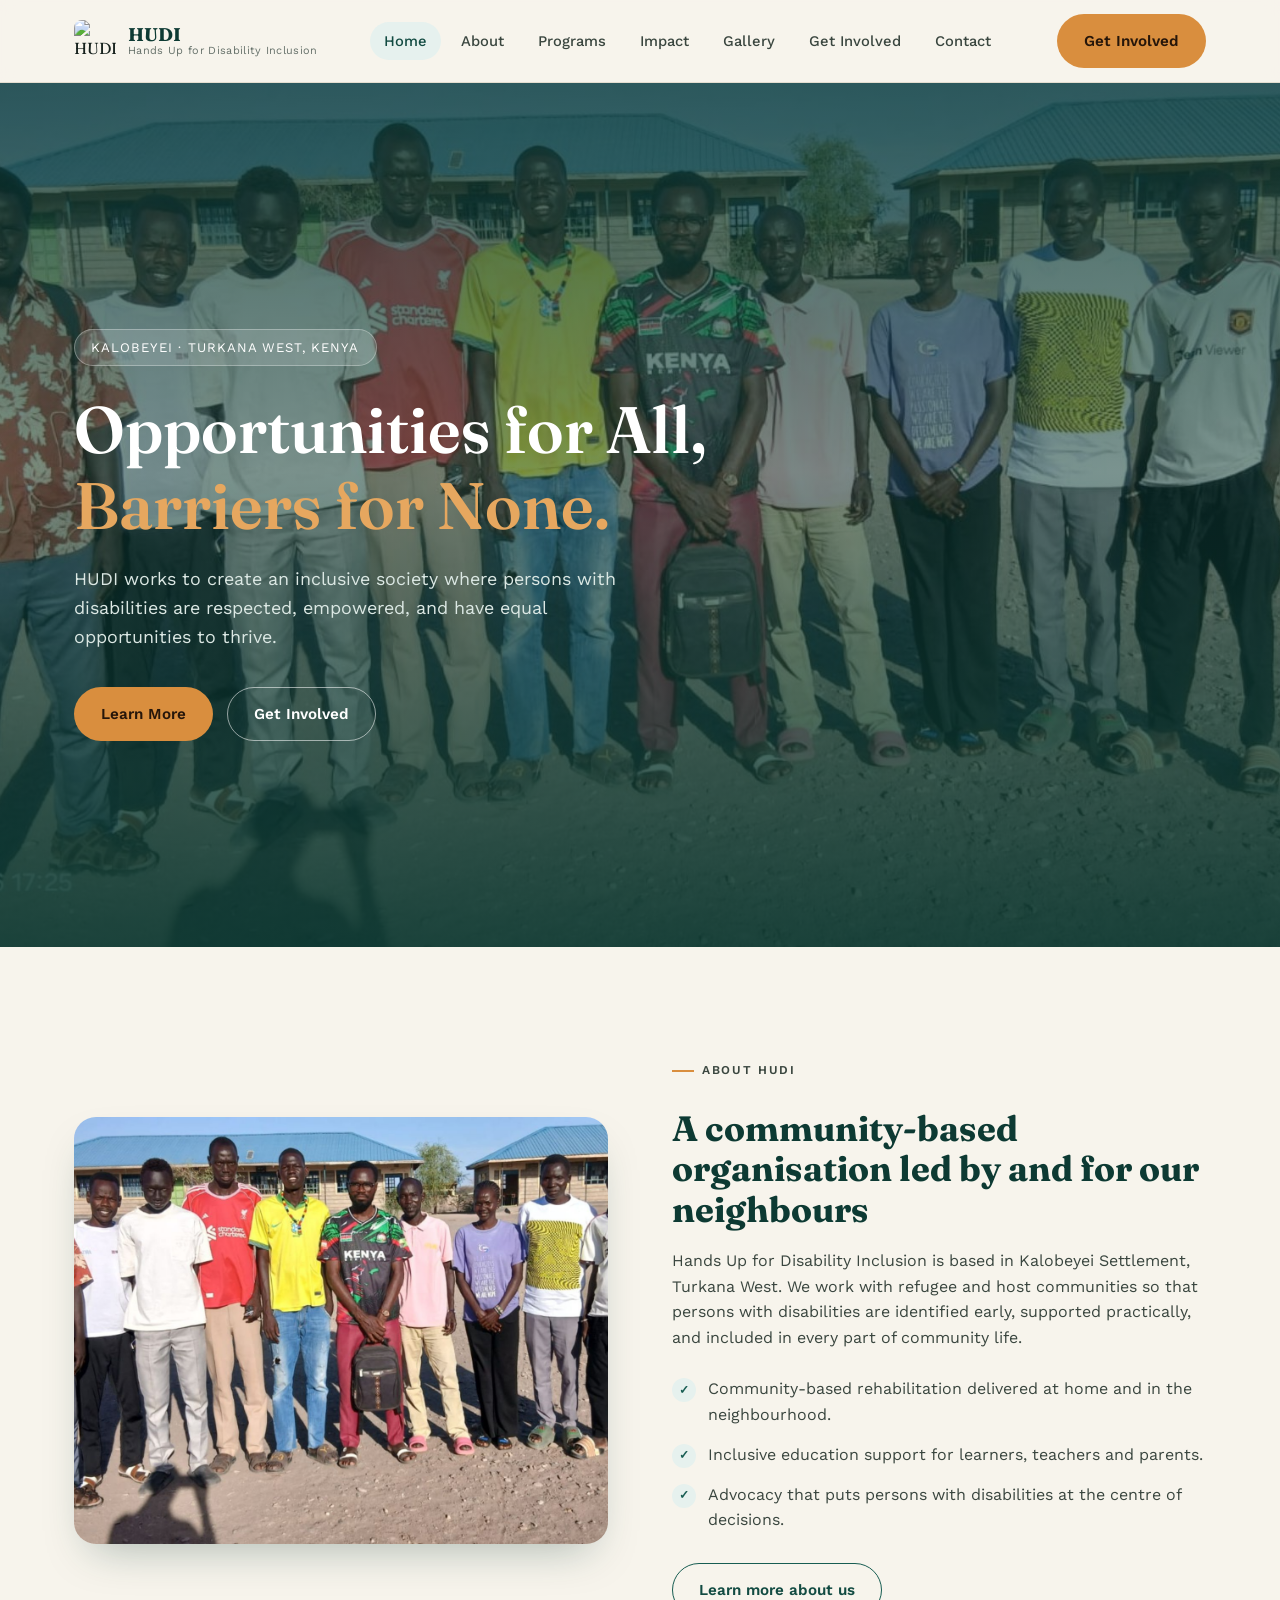
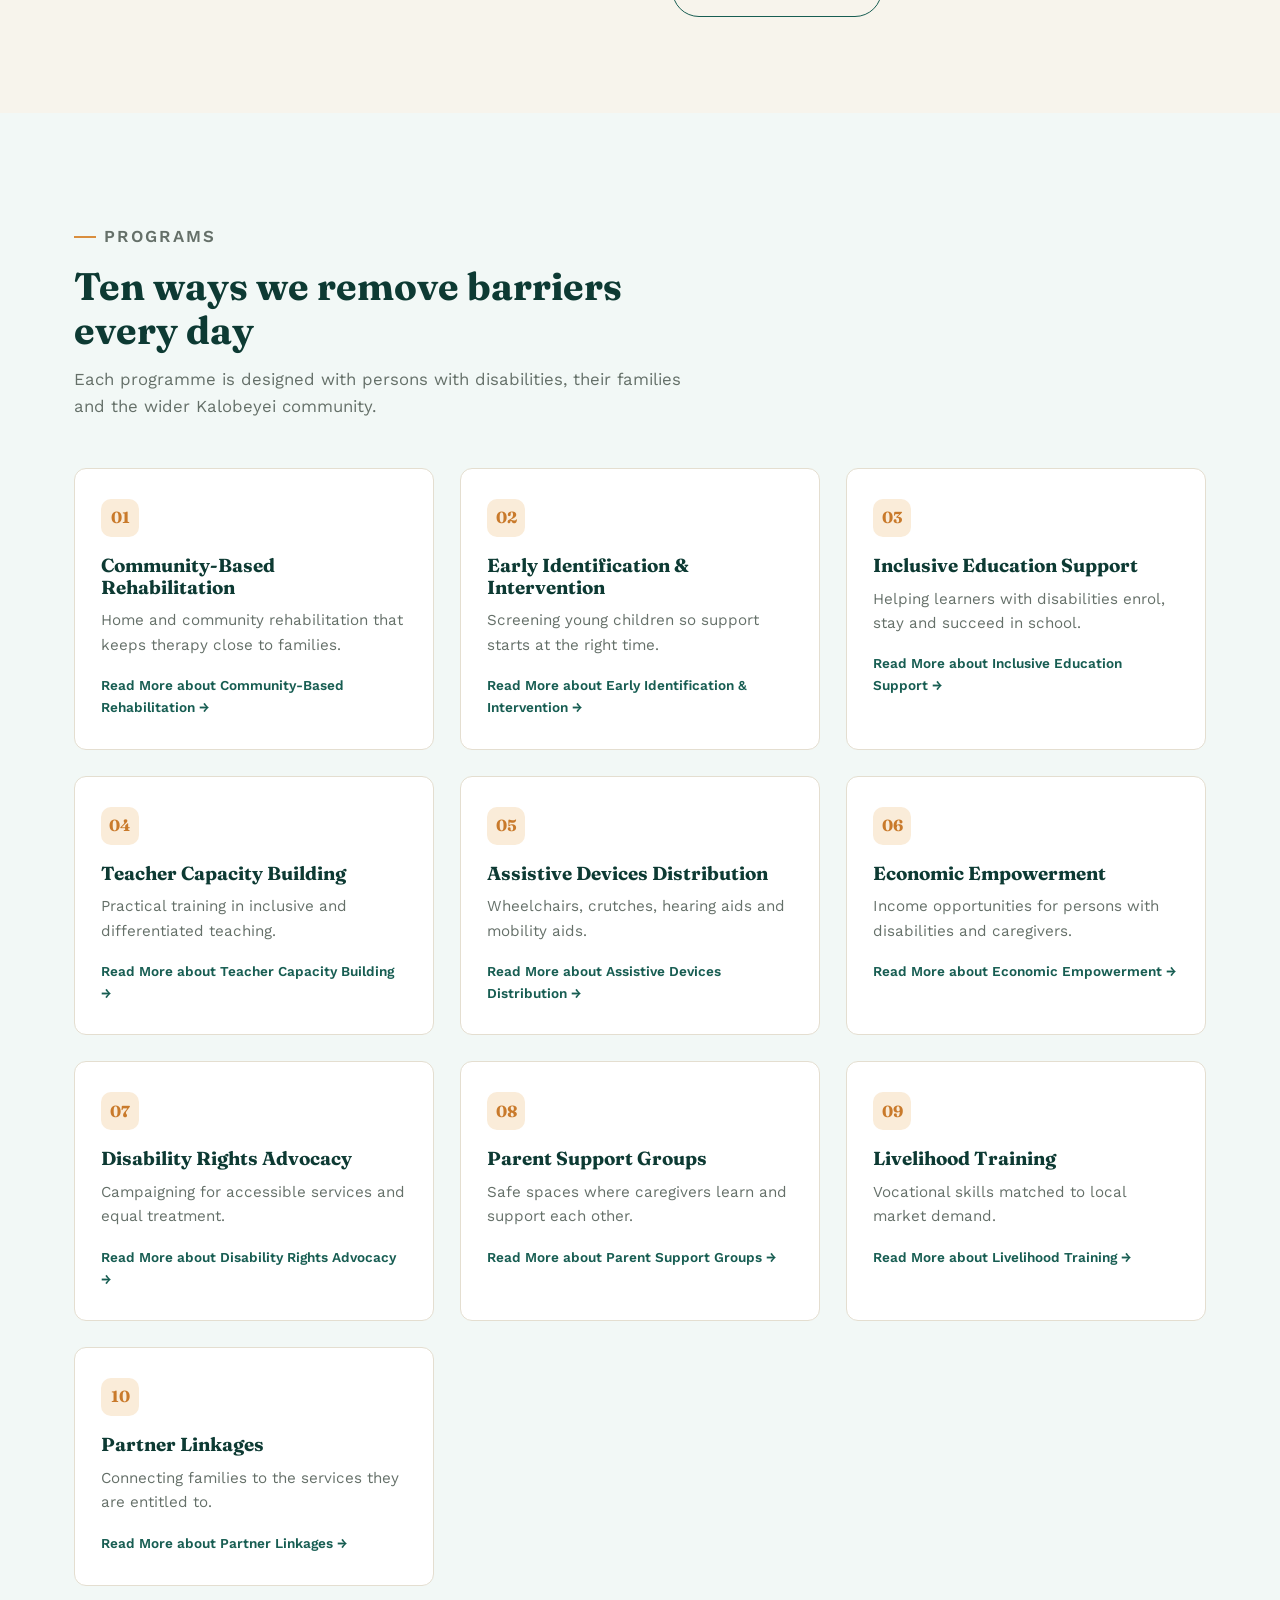
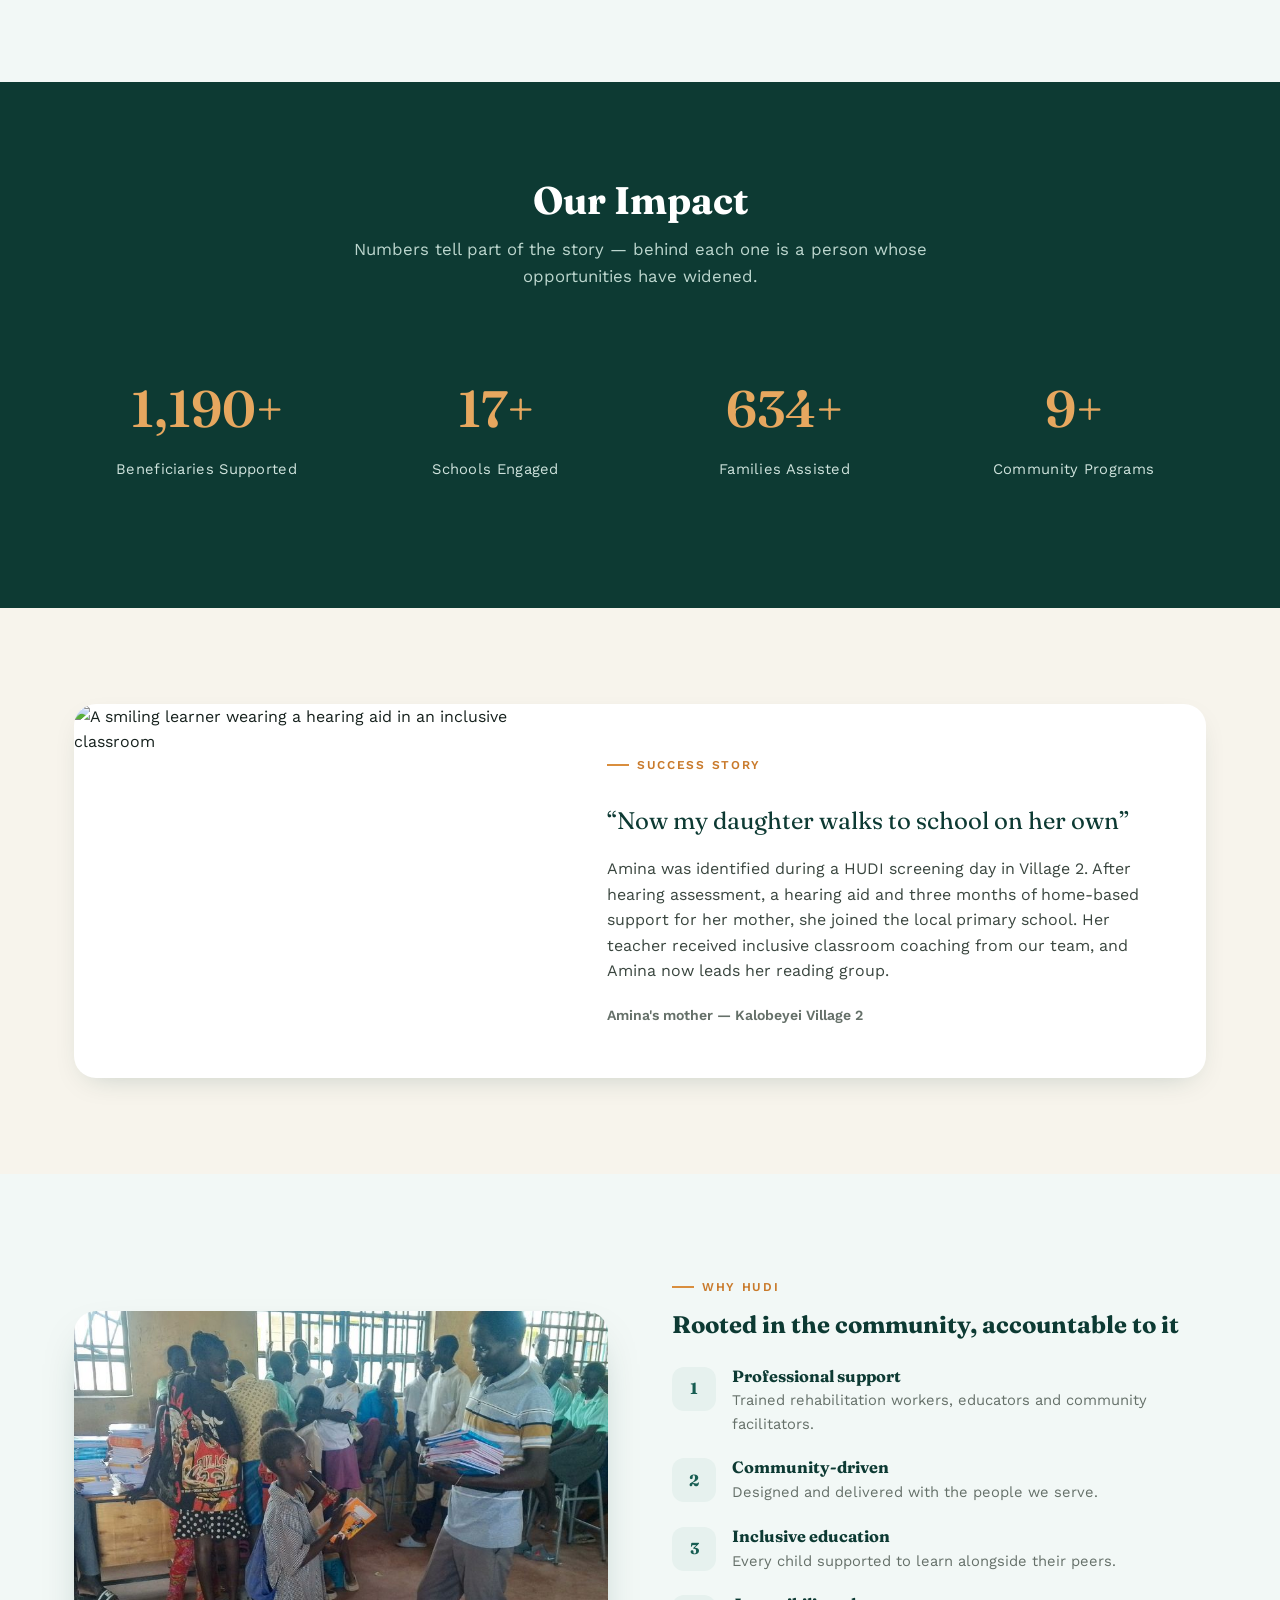
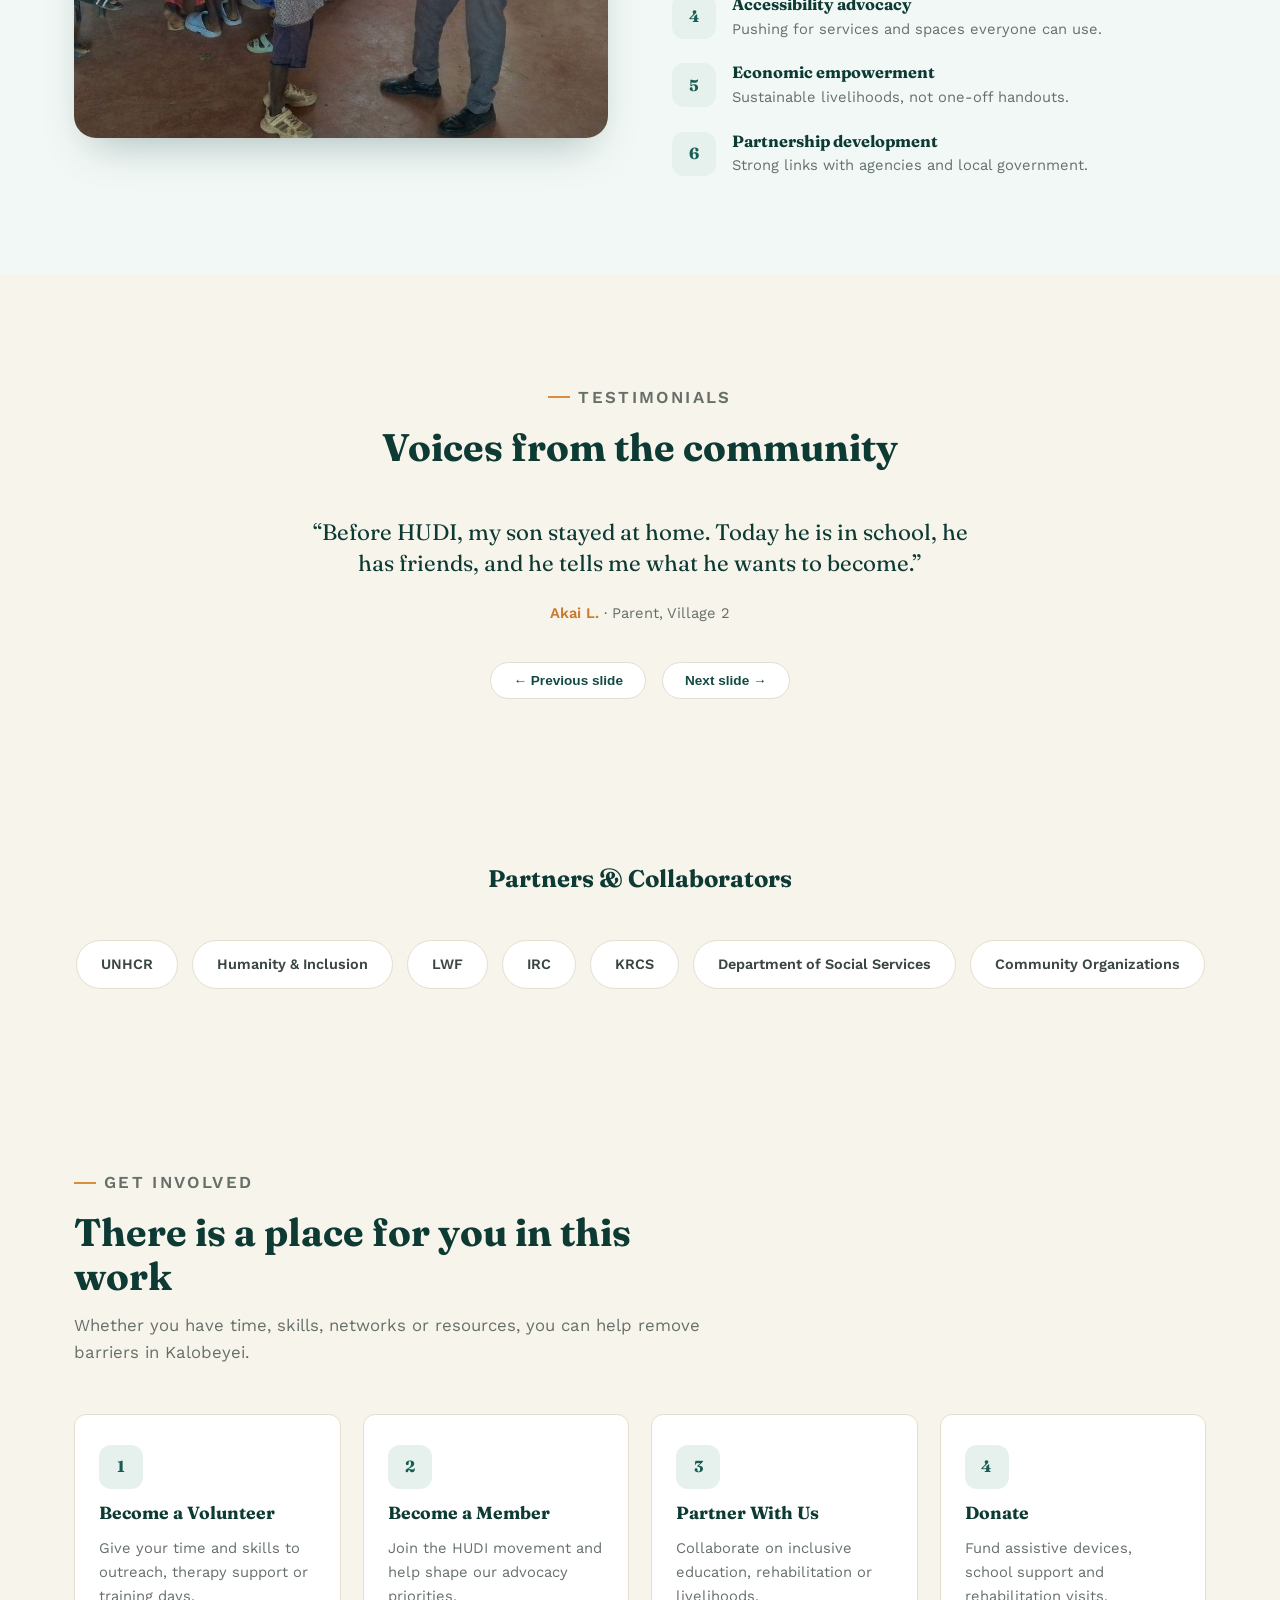
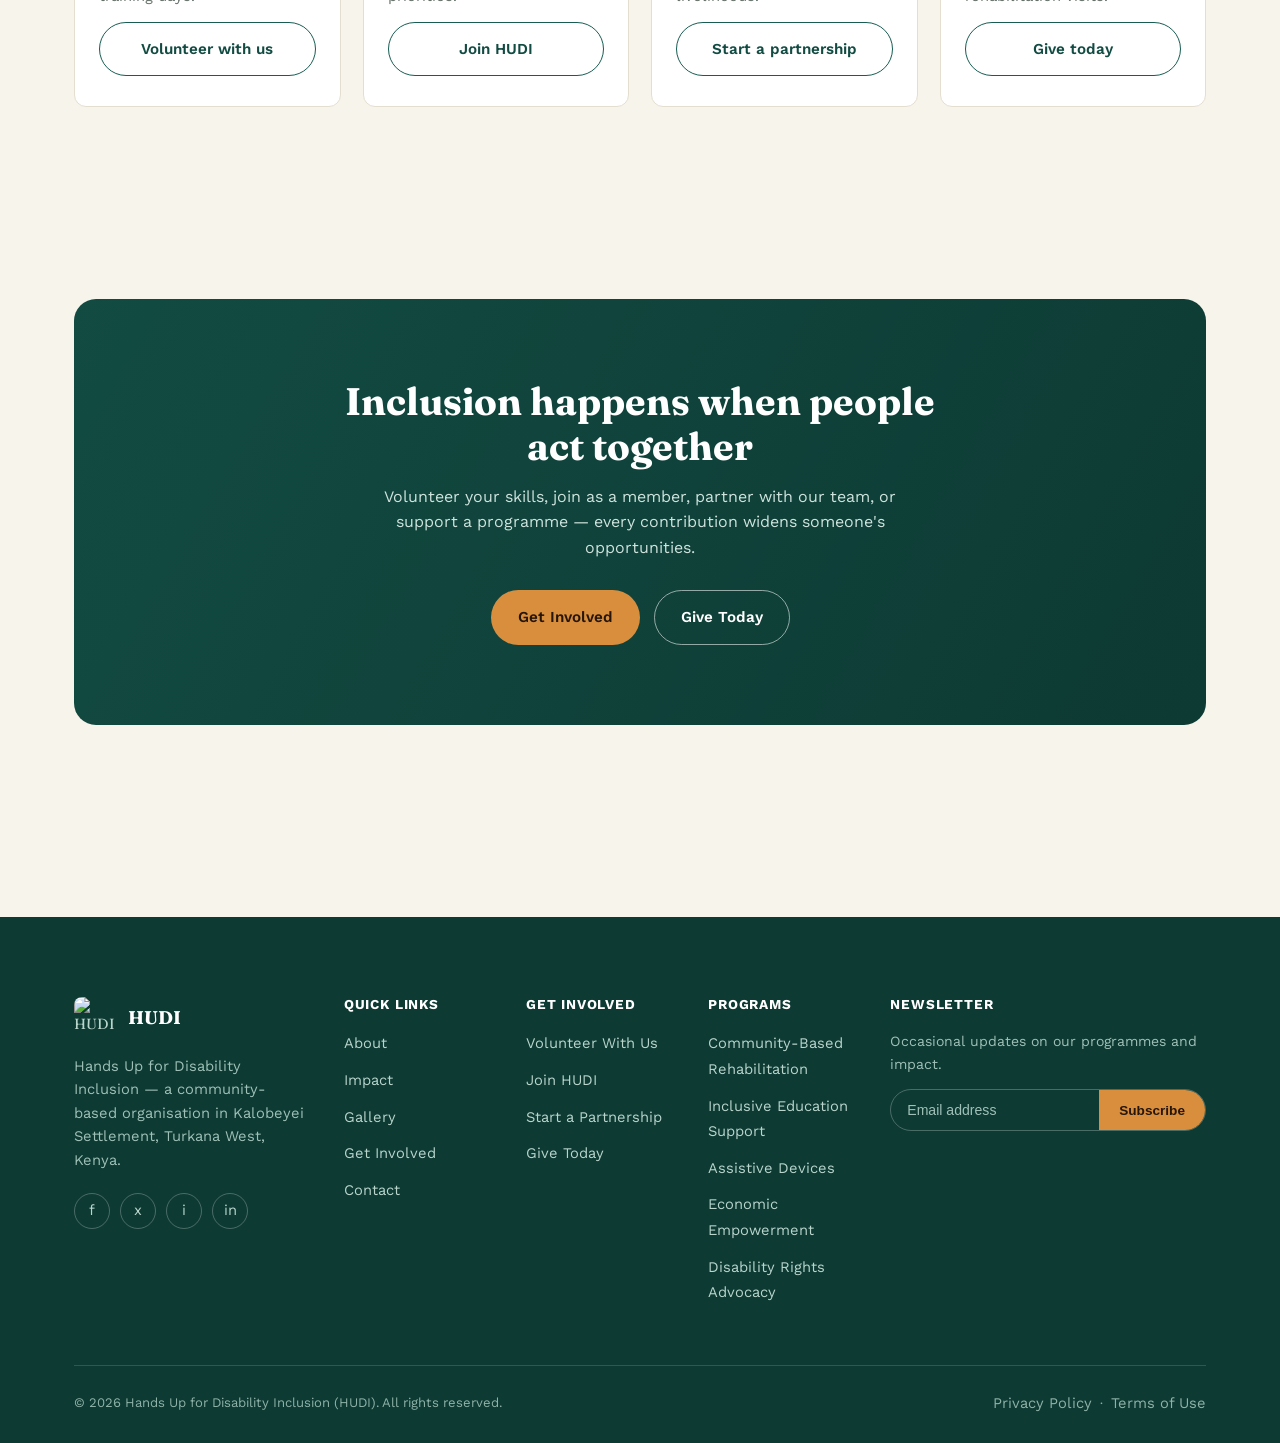
==== commit 0f5df629: "i change images" ====
--- a/index.html
+++ b/index.html
@@ -41,7 +41,7 @@
 <main id="main">
 
   <section class="hero">
-    <div class="hero-media"><img src="https://hudicamp.vercel.app/assets/hero-BzbzAEsj.jpg" alt="Community members with and without disabilities gathered together in Kalobeyei Settlement"></div>
+    <div class="hero-media"><img src="images/web-images/landing-image.jpg" alt="Community members with and without disabilities gathered together in Kalobeyei Settlement"></div>
     <div class="hero-content">
       <div class="hero-location">Kalobeyei &middot; Turkana West, Kenya</div>
       <h1>Opportunities for All,<br><span class="accent">Barriers for None.</span></h1>
@@ -57,7 +57,7 @@
     <div class="container">
       <div class="split">
         <div class="split-media">
-          <img src="https://hudicamp.vercel.app/assets/hero-BzbzAEsj.jpg" alt="HUDI team members meeting with community members in Kalobeyei Settlement">
+          <img src="images/web-images/landing-image.jpg" alt="HUDI team members meeting with community members in Kalobeyei Settlement">
         </div>
         <div class="split-body">
           <p class="eyebrow">About HUDI</p>
@@ -179,7 +179,7 @@
       <div class="container">
         <div class="feature-split">
           <div class="split-media">
-            <img src="https://hudicamp.vercel.app/assets/gallery-4-xkLLEdqH.jpg" alt="A rehabilitation worker supporting a young boy using a walking frame">
+            <img src="images/web-images/impact-image.jpg" alt="A rehabilitation worker supporting a young boy using a walking frame">
           </div>
           <div>
             <p class="eyebrow">Why HUDI</p>
--- a/style.css
+++ b/style.css
@@ -453,6 +453,7 @@
 
 .form-note{margin-top:16px;font-size:.85rem;color:var(--ink-500);display:none;}
 .form-note.show{display:block;background:var(--teal-50);border:1px solid var(--teal-100);border-radius:var(--radius-sm);padding:14px 16px;color:var(--teal-800);font-weight:500;}
+.form-note.show.error{background:#fdecea;border-color:#f5c2c0;color:#b42318;}
 
 /* Explainer cards — auto-wrapping variant of value-card for any card count */
 .explainer-grid{display:grid;grid-template-columns:repeat(auto-fit,minmax(230px,1fr));gap:20px;}
@@ -489,3 +490,20 @@
 
 /* utility */
 .text-center{text-align:center;margin-left:auto;margin-right:auto;}
+
+/* Growth tracker (impact page) */
+.demo-badge{
+  display:inline-flex;align-items:center;gap:6px;background:var(--ochre-100);color:var(--ochre-600);
+  font-size:.72rem;font-weight:700;text-transform:uppercase;letter-spacing:.04em;padding:5px 12px;border-radius:20px;
+  margin-bottom:14px;
+}
+.demo-badge::before{content:"";width:7px;height:7px;border-radius:50%;background:var(--ochre-600);}
+.growth-card{background:#fff;border:1px solid var(--line);border-radius:var(--radius-lg);padding:36px;box-shadow:var(--shadow-card);}
+.growth-controls{display:flex;flex-wrap:wrap;gap:10px;margin-bottom:32px;}
+.growth-chart{display:flex;align-items:flex-end;gap:clamp(10px,3vw,28px);height:230px;padding:0 4px;border-bottom:2px solid var(--line);}
+.growth-bar{flex:1;display:flex;flex-direction:column;align-items:center;justify-content:flex-end;height:100%;min-width:0;}
+.growth-bar .bar-value{font-family:var(--font-display);font-weight:700;color:var(--teal-900);margin-bottom:8px;font-size:clamp(.85rem,2vw,1.05rem);white-space:nowrap;}
+.growth-bar .bar-fill{width:100%;max-width:56px;background:linear-gradient(180deg,var(--ochre-400),var(--teal-600));border-radius:8px 8px 0 0;transition:height .9s cubic-bezier(.22,.9,.35,1);}
+.growth-bar .bar-year{margin-top:12px;font-size:.85rem;color:var(--ink-500);font-weight:600;}
+.growth-note{margin-top:24px;font-size:.85rem;color:var(--ink-500);font-style:italic;}
+@media (max-width:560px){.growth-card{padding:24px 18px;}.growth-chart{height:190px;}}
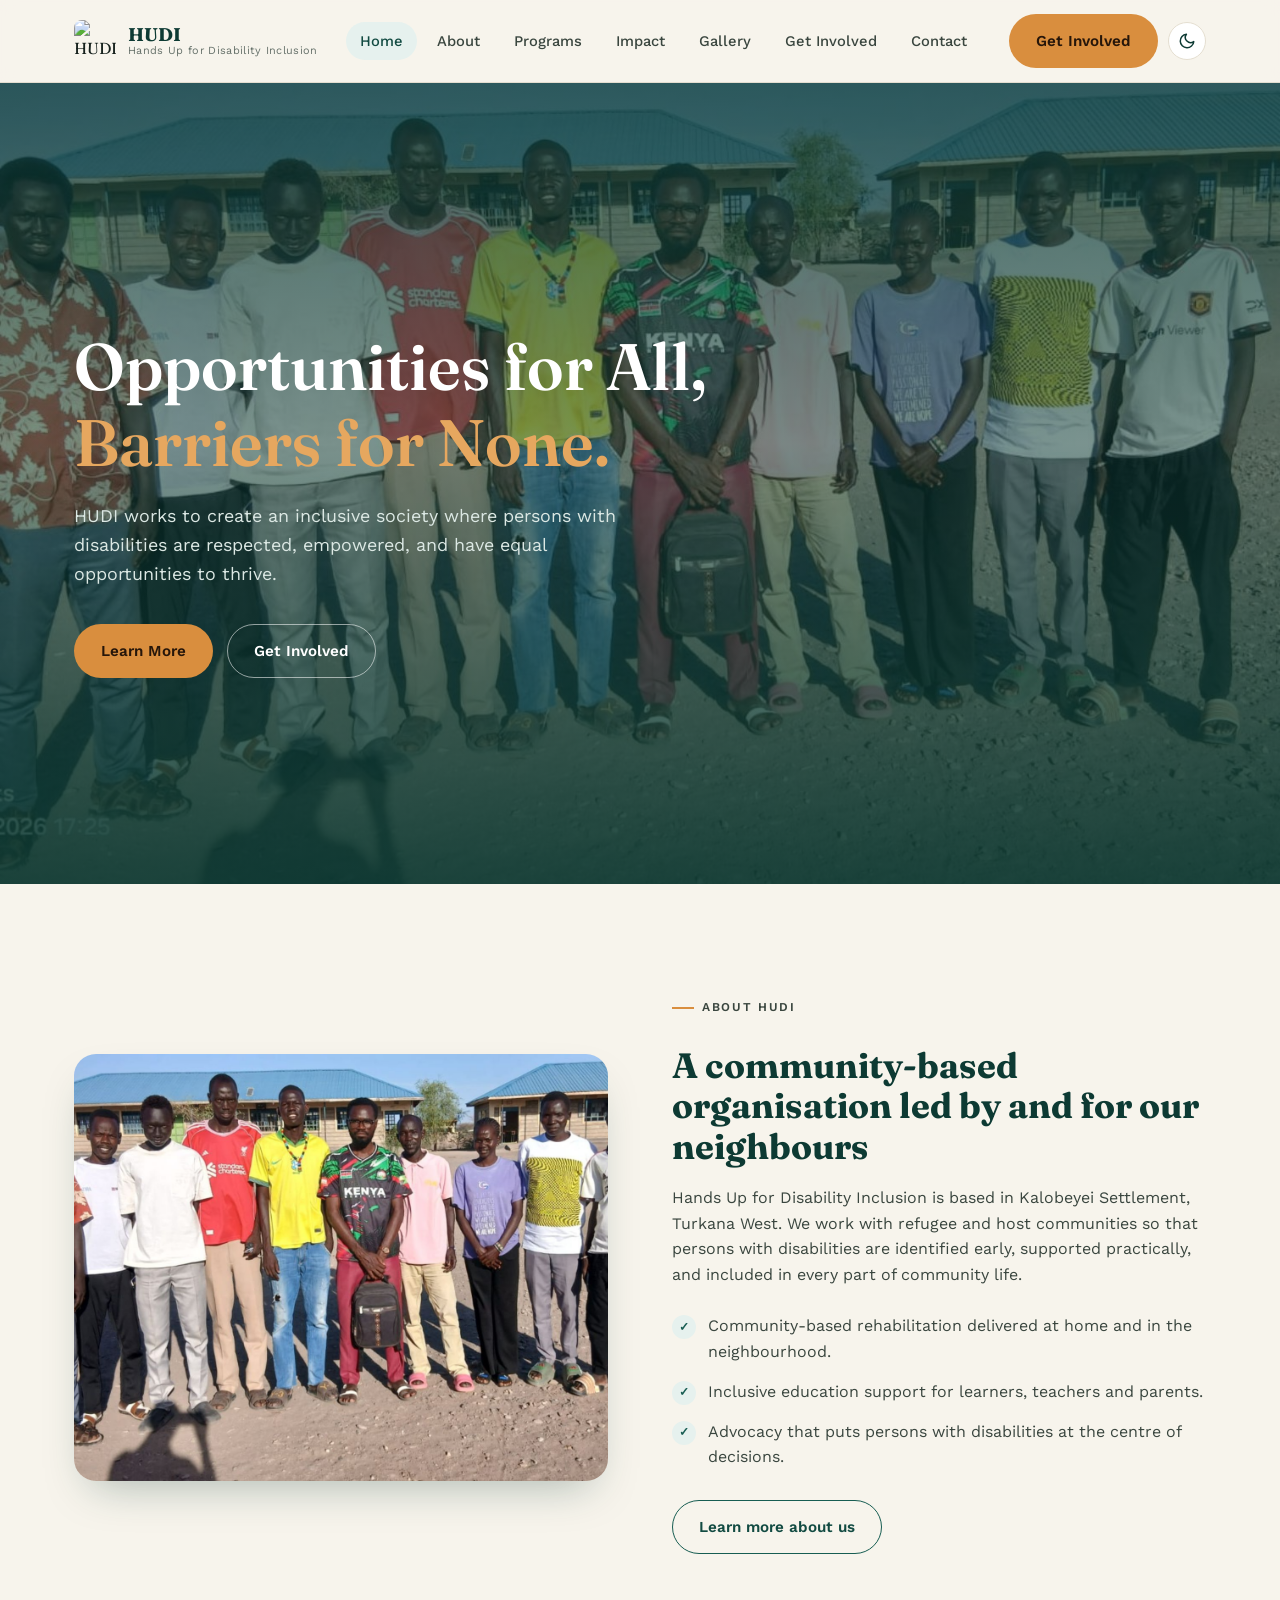
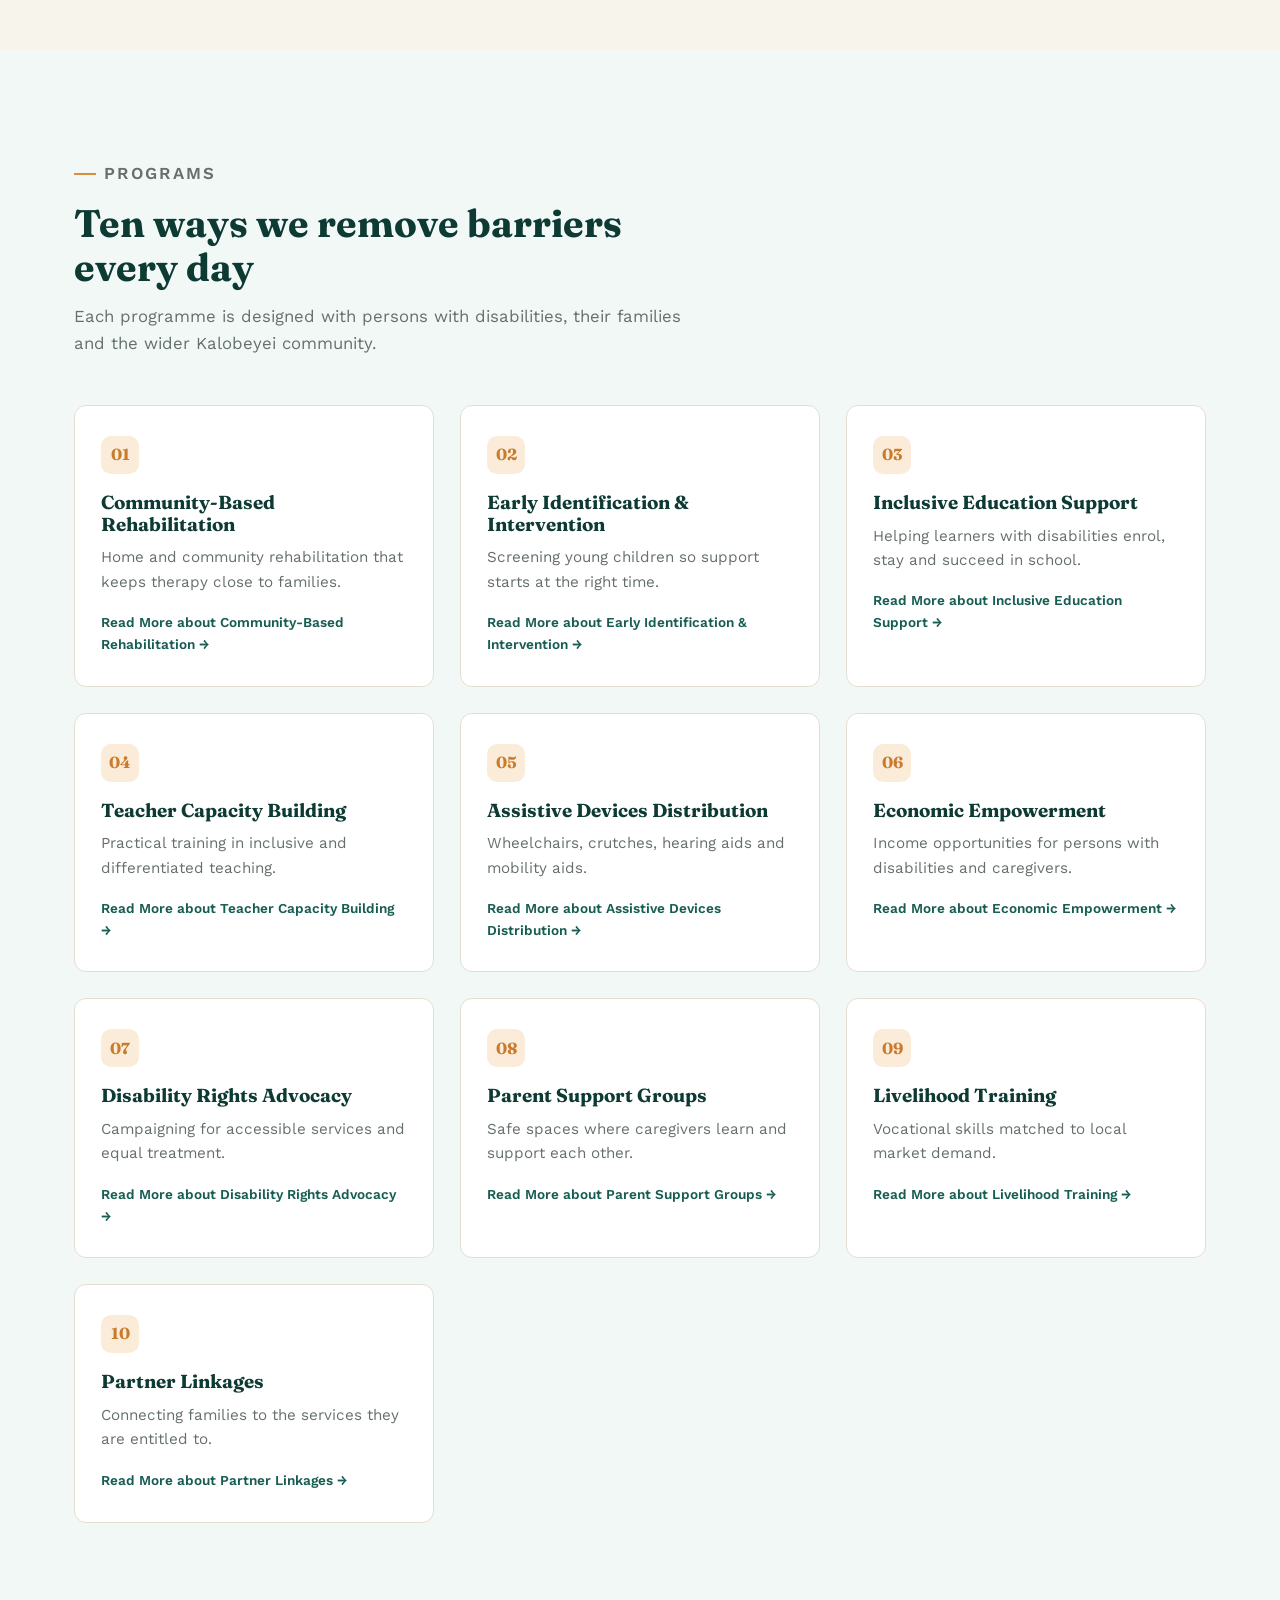
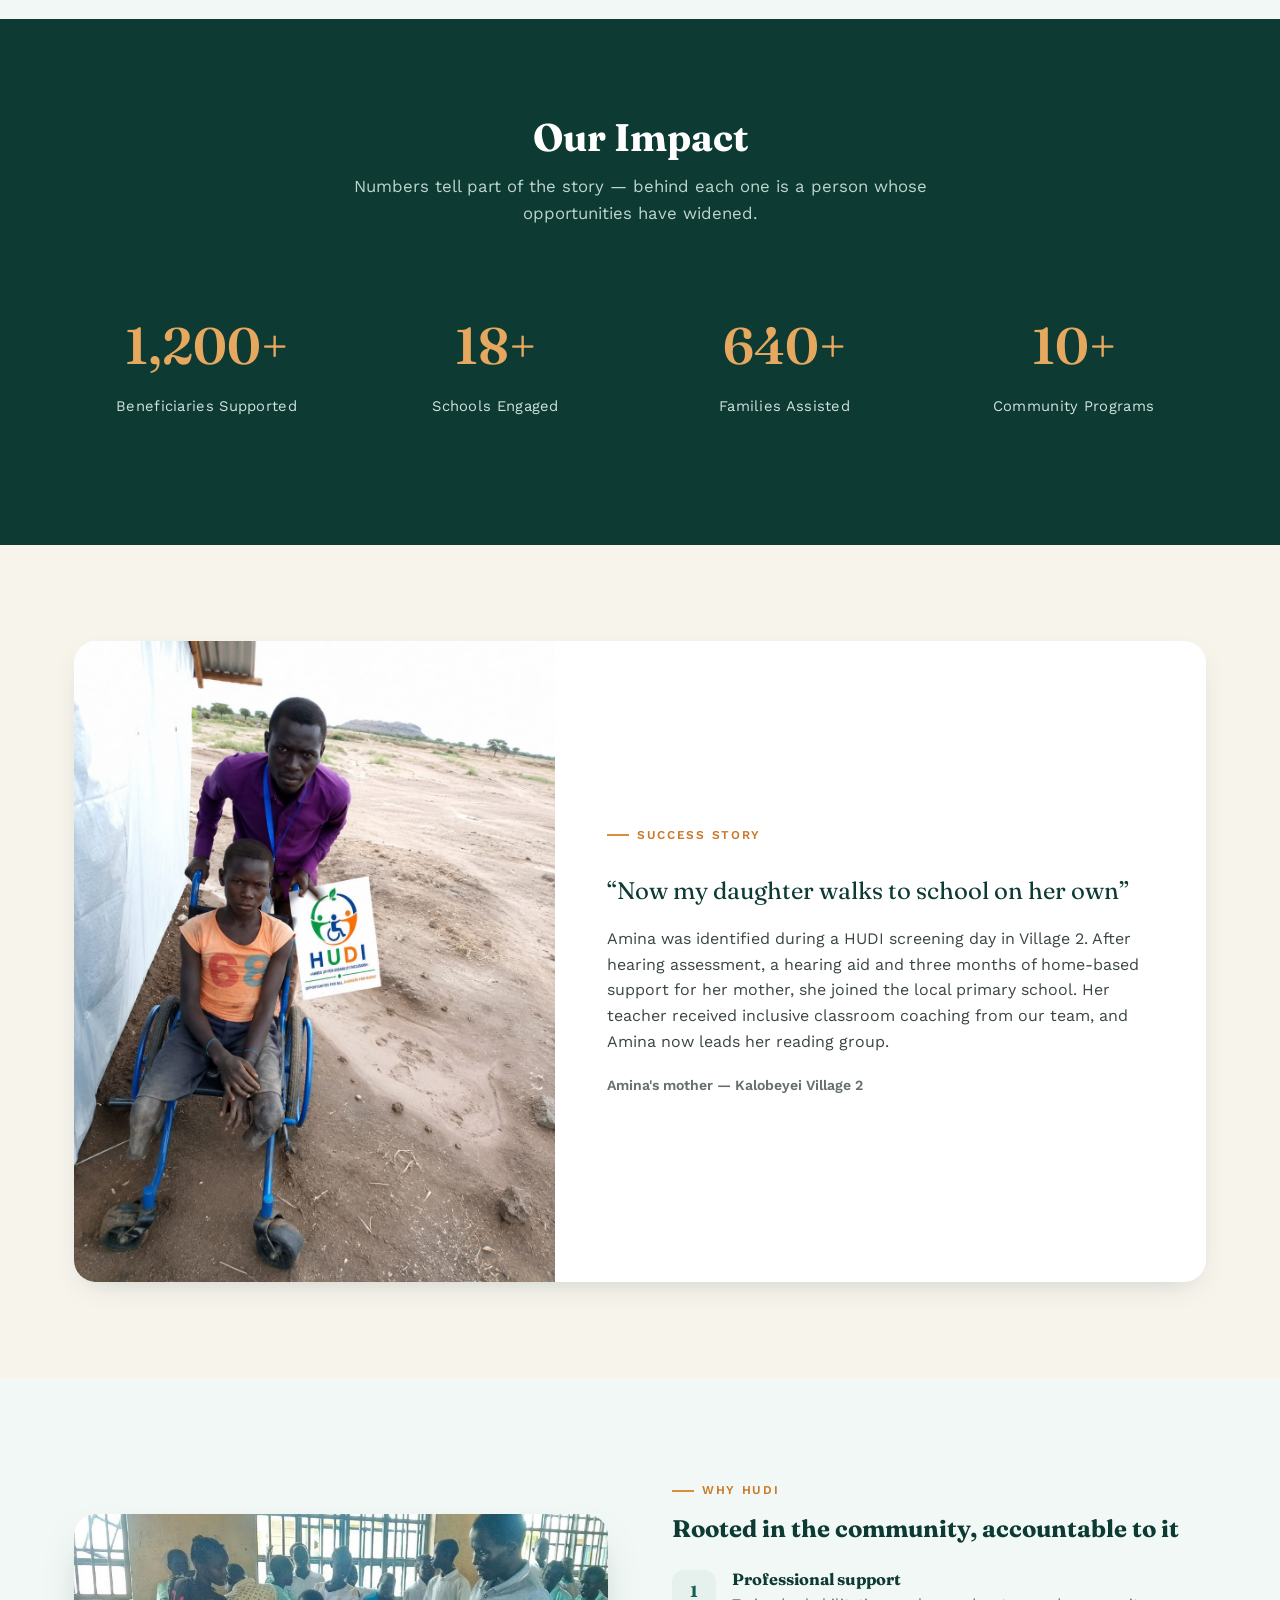
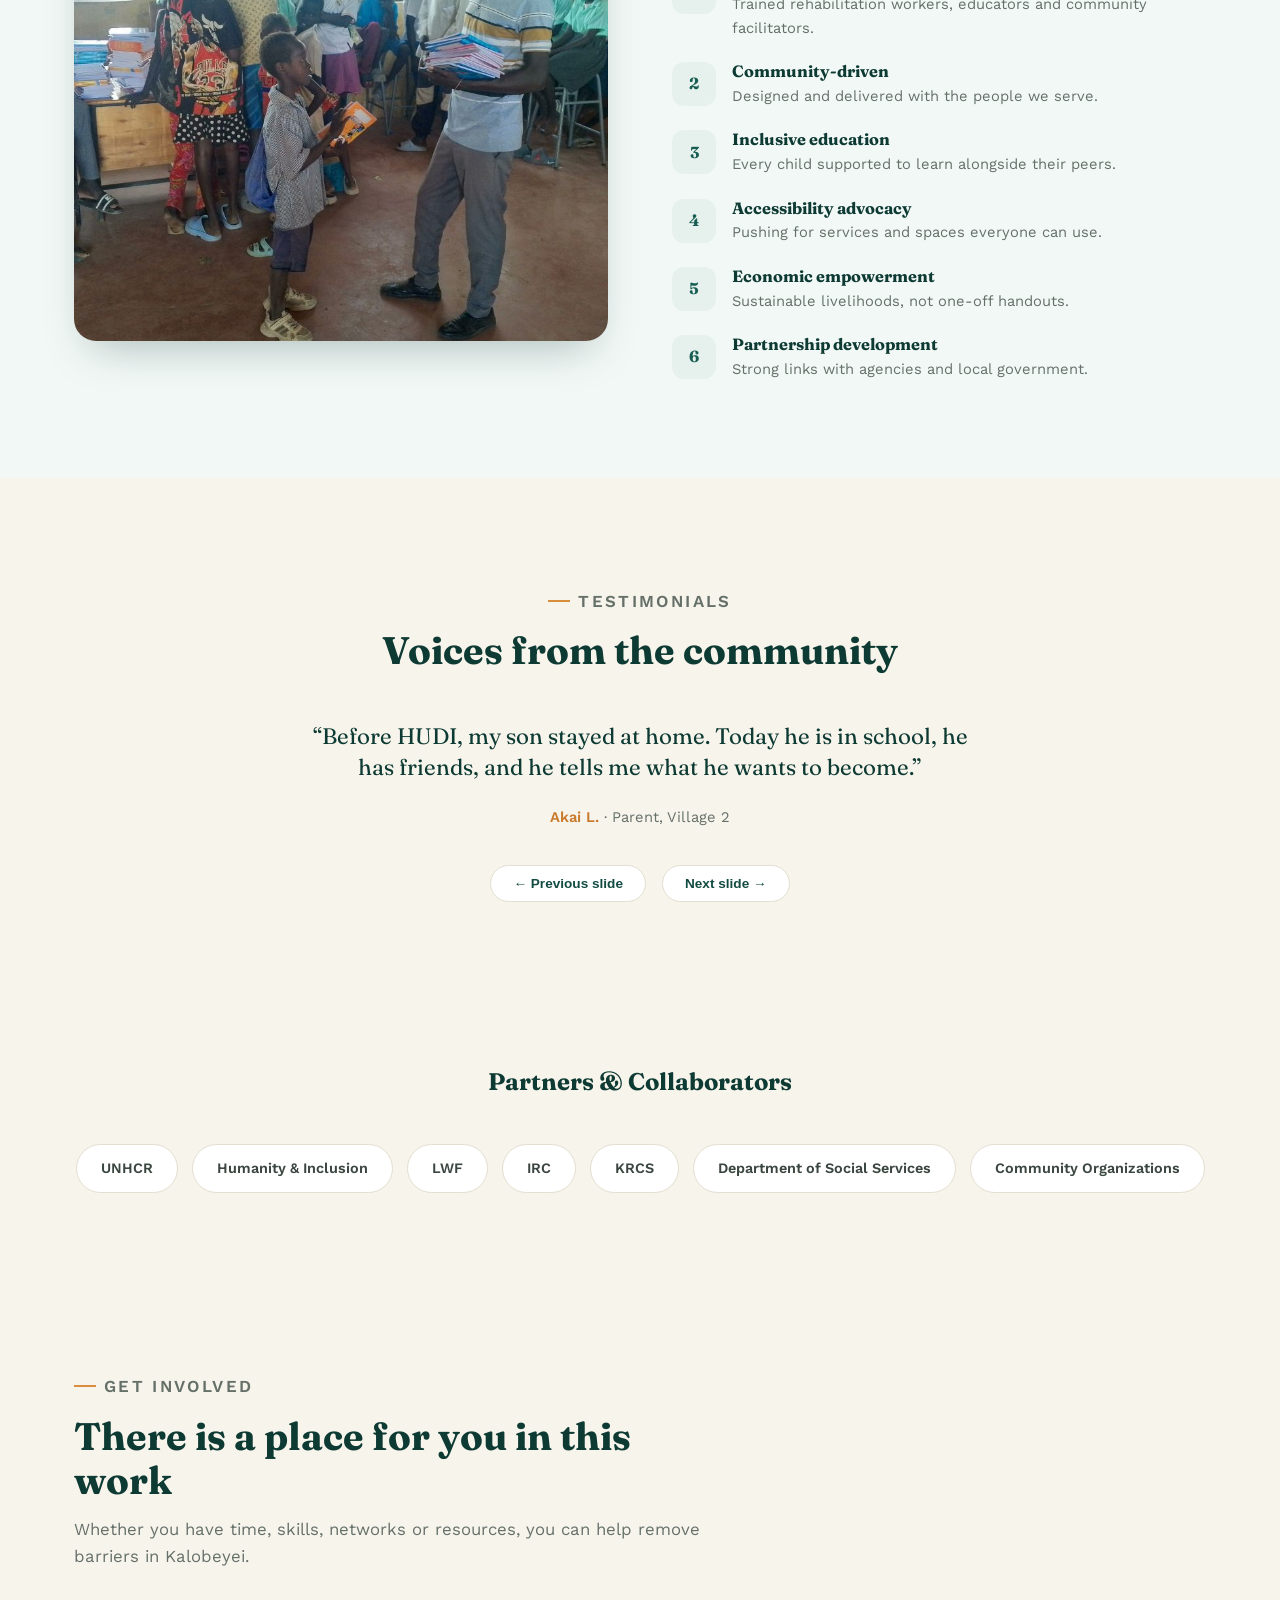
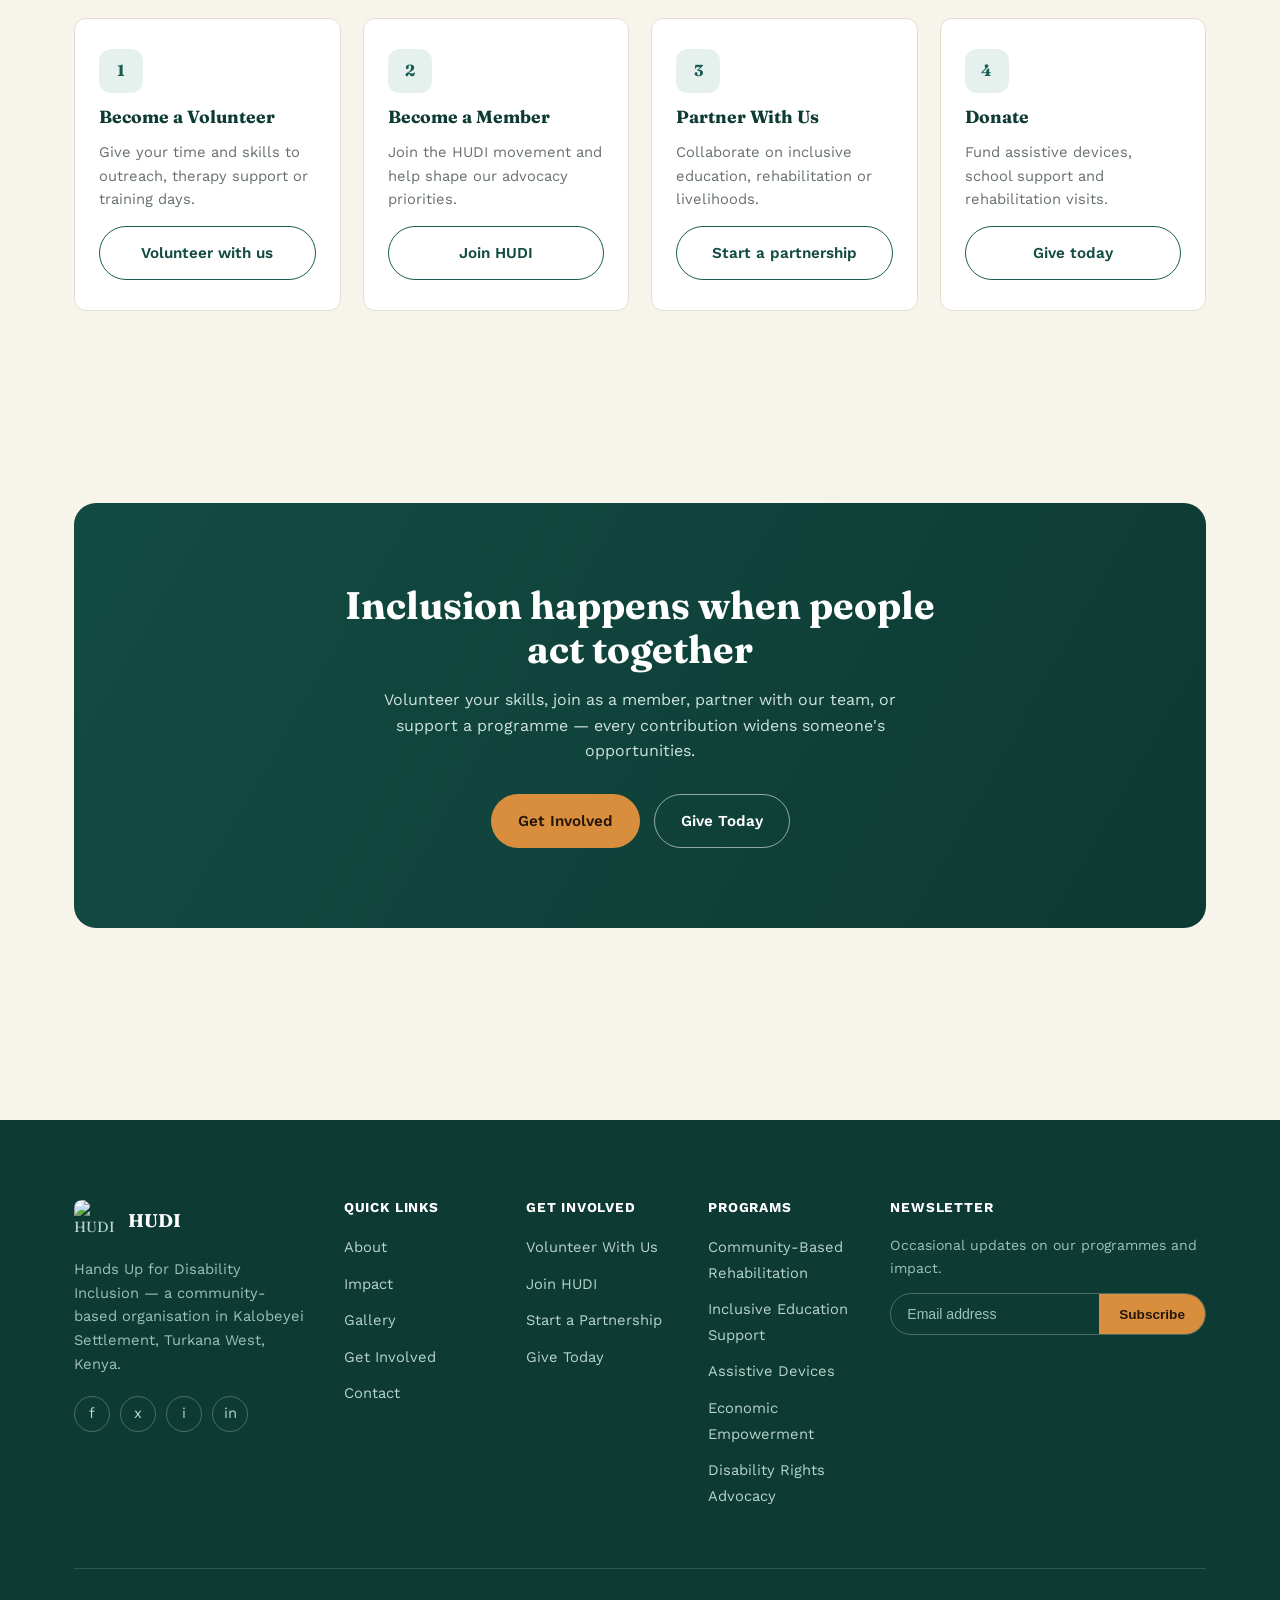
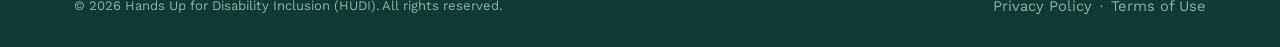
==== commit 169cda7a: "Add dark mode toggle, back buttons on Get Involved sub-pages, swap success story photo, remove hero " ====
--- a/index.html
+++ b/index.html
@@ -3,6 +3,7 @@
 <head>
 <meta charset="UTF-8">
 <meta name="viewport" content="width=device-width, initial-scale=1">
+<script>(function(){try{var t=localStorage.getItem('hudi-theme');if(t==='dark'||(!t&&window.matchMedia('(prefers-color-scheme: dark)').matches)){document.documentElement.setAttribute('data-theme','dark');}}catch(e){}})();</script>
 <title>HUDI — Hands Up for Disability Inclusion, Kalobeyei Kenya</title>
 <meta name="description" content="HUDI is a community-based organisation in Kalobeyei Settlement, Turkana West, advancing disability inclusion through rehabilitation, inclusive education and empowerment.">
 <link rel="preconnect" href="https://fonts.googleapis.com">
@@ -31,6 +32,10 @@
     </nav>
     <div class="header-actions">
       <a class="btn btn-primary" href="contact.html">Get Involved</a>
+      <button class="theme-toggle" type="button" aria-label="Switch to dark mode" aria-pressed="false">
+        <svg class="icon-moon" viewBox="0 0 24 24" fill="none" stroke="currentColor" stroke-width="2" stroke-linecap="round" stroke-linejoin="round"><path d="M21 12.79A9 9 0 1 1 11.21 3 7 7 0 0 0 21 12.79Z"/></svg>
+        <svg class="icon-sun" viewBox="0 0 24 24" fill="none" stroke="currentColor" stroke-width="2" stroke-linecap="round" stroke-linejoin="round"><circle cx="12" cy="12" r="4"/><path d="M12 2v2M12 20v2M4.93 4.93l1.41 1.41M17.66 17.66l1.41 1.41M2 12h2M20 12h2M6.34 17.66l-1.41 1.41M19.07 4.93l-1.41 1.41"/></svg>
+      </button>
       <button class="nav-toggle" aria-label="Toggle menu" aria-expanded="false">
         <span></span><span></span><span></span>
       </button>
@@ -43,7 +48,6 @@
   <section class="hero">
     <div class="hero-media"><img src="images/web-images/landing-image.jpg" alt="Community members with and without disabilities gathered together in Kalobeyei Settlement"></div>
     <div class="hero-content">
-      <div class="hero-location">Kalobeyei &middot; Turkana West, Kenya</div>
       <h1>Opportunities for All,<br><span class="accent">Barriers for None.</span></h1>
       <p>HUDI works to create an inclusive society where persons with disabilities are respected, empowered, and have equal opportunities to thrive.</p>
       <div class="hero-cta">
@@ -163,7 +167,7 @@
   <section>
     <div class="container">
       <div class="story">
-        <div class="story-media"><img src="https://hudicamp.vercel.app/assets/gallery-3-CGcPTIWS.jpg" alt="A smiling learner wearing a hearing aid in an inclusive classroom"></div>
+        <div class="story-media"><img src="images/web-images/success-story.jpg" alt="A HUDI outreach worker with a young girl in her wheelchair outside a shelter in Kalobeyei"></div>
         <div class="story-body">
           <p class="eyebrow">Success Story</p>
           <blockquote>&ldquo;Now my daughter walks to school on her own&rdquo;</blockquote>
--- a/style.css
+++ b/style.css
@@ -34,7 +34,38 @@
 
   --font-display:'Fraunces', Georgia, serif;
   --font-body:'Work Sans', 'Segoe UI', sans-serif;
-}
+
+  --surface:#ffffff;
+  color-scheme:light;
+}
+
+/* ============================================================
+   Dark mode — overrides the same design tokens used everywhere
+   else, so every component that already relies on the variables
+   above (cards, forms, sections, footer) adapts automatically.
+   ============================================================ */
+[data-theme="dark"]{
+  --teal-100:#1d332c;
+  --teal-50:#16261f;
+
+  --ochre-100:#3a2a17;
+
+  --ink-900:#eef4f0;
+  --ink-700:#c9d3ce;
+  --ink-500:#9fb0a8;
+  --ink-300:#728077;
+
+  --cream:#12201b;
+  --white:#1b2b26;
+  --surface:#1b2b26;
+  --line:#2a3d37;
+
+  --shadow-card:0 10px 30px -14px rgba(0,0,0,.45);
+  --shadow-pop:0 20px 45px -18px rgba(0,0,0,.55);
+
+  color-scheme:dark;
+}
+[data-theme="dark"] .form-note.show.error{background:#3a1a17;border-color:#5c2b26;color:#f2a49e;}
 
 *,*::before,*::after{box-sizing:border-box;}
 html{scroll-behavior:smooth;}
@@ -45,6 +76,7 @@
   background:var(--cream);
   line-height:1.6;
   -webkit-font-smoothing:antialiased;
+  transition:background-color .2s ease, color .2s ease;
 }
 img{max-width:100%;display:block;}
 a{color:inherit;text-decoration:none;}
@@ -109,6 +141,19 @@
 .header-actions{display:flex;align-items:center;gap:10px;}
 .nav-toggle{display:none;background:none;border:none;cursor:pointer;padding:8px;}
 .nav-toggle span{display:block;width:24px;height:2px;background:var(--teal-900);margin:5px 0;}
+
+.theme-toggle{
+  display:inline-flex;align-items:center;justify-content:center;
+  width:38px;height:38px;border-radius:50%;
+  border:1px solid var(--line);background:var(--surface);color:var(--teal-900);
+  cursor:pointer;transition:background .15s ease, border-color .15s ease, transform .15s ease;
+  padding:0;flex:none;
+}
+.theme-toggle:hover{transform:translateY(-1px);border-color:var(--teal-600);}
+.theme-toggle svg{width:18px;height:18px;display:block;}
+.theme-toggle .icon-sun{display:none;}
+[data-theme="dark"] .theme-toggle .icon-moon{display:none;}
+[data-theme="dark"] .theme-toggle .icon-sun{display:block;}
 
 @media (max-width:920px){
   .main-nav{
@@ -155,6 +200,15 @@
 .breadcrumb{display:flex;gap:8px;font-size:.85rem;color:#a9ccc4;margin-bottom:18px;}
 .breadcrumb a{color:#a9ccc4;}
 .breadcrumb a:hover{color:#fff;}
+
+.back-link{
+  display:inline-flex;align-items:center;gap:8px;
+  font-size:.88rem;font-weight:600;color:#cfe3dd;margin-bottom:22px;
+  border:1px solid rgba(255,255,255,.28);border-radius:100px;padding:8px 16px 8px 12px;
+  transition:background .15s ease, color .15s ease, border-color .15s ease;
+}
+.back-link svg{width:16px;height:16px;}
+.back-link:hover{background:rgba(255,255,255,.12);color:#fff;border-color:rgba(255,255,255,.5);}
 .page-header h1{color:#fff;font-size:clamp(2rem,4.2vw,3.1rem);max-width:760px;}
 .page-header .lead{margin-top:16px;max-width:640px;color:#cfe3dd;font-size:1.08rem;}
 
@@ -189,7 +243,7 @@
 /* Program cards */
 .card-grid{display:grid;grid-template-columns:repeat(auto-fill,minmax(280px,1fr));gap:26px;margin-top:10px;}
 .program-card{
-  background:#fff;border:1px solid var(--line);border-radius:var(--radius-md);padding:30px 26px;
+  background:var(--surface);border:1px solid var(--line);border-radius:var(--radius-md);padding:30px 26px;
   transition:transform .2s ease, box-shadow .2s ease;
 }
 .program-card:hover{transform:translateY(-6px);box-shadow:var(--shadow-card);}
@@ -205,7 +259,7 @@
 
 /* Program detail (accordion-style block, used on /programs) */
 .program-detail{
-  background:#fff;border:1px solid var(--line);border-radius:var(--radius-lg);padding:36px;margin-bottom:22px;
+  background:var(--surface);border:1px solid var(--line);border-radius:var(--radius-lg);padding:36px;margin-bottom:22px;
 }
 .program-detail-head{display:flex;justify-content:space-between;align-items:flex-start;gap:20px;flex-wrap:wrap;}
 .program-detail h3{font-size:1.4rem;}
@@ -228,7 +282,7 @@
 
 /* Success story */
 .story{
-  display:grid;grid-template-columns:.85fr 1.15fr;gap:0;background:#fff;border-radius:var(--radius-lg);overflow:hidden;box-shadow:var(--shadow-card);
+  display:grid;grid-template-columns:.85fr 1.15fr;gap:0;background:var(--surface);border-radius:var(--radius-lg);overflow:hidden;box-shadow:var(--shadow-card);
 }
 .story-media img{width:100%;height:100%;object-fit:cover;}
 .story-body{padding:52px;display:flex;flex-direction:column;justify-content:center;}
@@ -259,7 +313,7 @@
 .testimonial-slide .who span{color:var(--ink-500);font-weight:400;}
 .slider-controls{display:flex;justify-content:center;gap:16px;margin-top:36px;}
 .slider-controls button{
-  border:1px solid var(--line);background:#fff;border-radius:100px;padding:10px 22px;font-size:.85rem;font-weight:600;
+  border:1px solid var(--line);background:var(--surface);border-radius:100px;padding:10px 22px;font-size:.85rem;font-weight:600;
   cursor:pointer;color:var(--teal-800);
 }
 .slider-controls button:hover{background:var(--teal-100);}
@@ -268,13 +322,13 @@
 .partner-strip{display:flex;flex-wrap:wrap;gap:14px;justify-content:center;}
 .partner-chip{
   padding:12px 24px;border:1px solid var(--line);border-radius:100px;font-weight:600;font-size:.9rem;color:var(--ink-700);
-  background:#fff;
+  background:var(--surface);
 }
 
 /* Get involved cards */
 .involve-grid{display:grid;grid-template-columns:repeat(4,1fr);gap:22px;}
 .involve-card{
-  background:#fff;border:1px solid var(--line);border-radius:var(--radius-md);padding:30px 24px;display:flex;flex-direction:column;
+  background:var(--surface);border:1px solid var(--line);border-radius:var(--radius-md);padding:30px 24px;display:flex;flex-direction:column;
   gap:14px;
 }
 .involve-card h3{font-size:1.1rem;}
@@ -284,7 +338,7 @@
 
 /* News cards */
 .news-grid{display:grid;grid-template-columns:repeat(3,1fr);gap:28px;}
-.news-card{background:#fff;border:1px solid var(--line);border-radius:var(--radius-md);overflow:hidden;}
+.news-card{background:var(--surface);border:1px solid var(--line);border-radius:var(--radius-md);overflow:hidden;}
 .news-card img{aspect-ratio:16/10;object-fit:cover;}
 .news-body{padding:24px;}
 .news-meta{display:flex;gap:10px;font-size:.78rem;color:var(--ochre-600);font-weight:600;text-transform:uppercase;letter-spacing:.04em;}
@@ -352,14 +406,14 @@
 .timeline-body p{margin-top:8px;color:var(--ink-500);font-size:.95rem;}
 
 .value-grid{display:grid;grid-template-columns:repeat(4,1fr);gap:20px;}
-.value-card{background:#fff;border:1px solid var(--line);border-radius:var(--radius-md);padding:24px;text-align:left;}
+.value-card{background:var(--surface);border:1px solid var(--line);border-radius:var(--radius-md);padding:24px;text-align:left;}
 .value-card h4{font-size:1rem;color:var(--teal-900);}
 .value-card p{margin-top:8px;font-size:.88rem;color:var(--ink-500);}
 @media (max-width:920px){.value-grid{grid-template-columns:1fr 1fr;}}
 @media (max-width:560px){.value-grid{grid-template-columns:1fr;}}
 
 .team-grid{display:grid;grid-template-columns:repeat(auto-fill,minmax(220px,1fr));gap:24px;}
-.team-card{background:#fff;border:1px solid var(--line);border-radius:var(--radius-md);padding:28px;text-align:center;}
+.team-card{background:var(--surface);border:1px solid var(--line);border-radius:var(--radius-md);padding:28px;text-align:center;}
 .team-avatar{
   position:relative;overflow:hidden;
   width:72px;height:72px;border-radius:50%;background:var(--ochre-100);color:var(--ochre-600);
@@ -375,7 +429,7 @@
 @media (max-width:560px){.team-grid{grid-template-columns:1fr;}}
 
 .org-structure{display:grid;grid-template-columns:repeat(4,1fr);gap:20px;}
-.org-card{background:#fff;border:1px solid var(--line);border-radius:var(--radius-md);padding:24px;}
+.org-card{background:var(--surface);border:1px solid var(--line);border-radius:var(--radius-md);padding:24px;}
 .org-card h4{font-size:.98rem;color:var(--teal-900);}
 .org-card p{margin-top:8px;font-size:.88rem;color:var(--ink-500);}
 @media (max-width:920px){.org-structure{grid-template-columns:1fr 1fr;}}
@@ -385,14 +439,14 @@
    Impact page specifics
    ============================================================ */
 .story-grid{display:grid;grid-template-columns:repeat(3,1fr);gap:24px;}
-.story-card{background:#fff;border:1px solid var(--line);border-radius:var(--radius-md);padding:28px;}
+.story-card{background:var(--surface);border:1px solid var(--line);border-radius:var(--radius-md);padding:28px;}
 .story-card h3{font-size:1.08rem;}
 .story-card p{margin-top:10px;color:var(--ink-500);font-size:.92rem;}
 @media (max-width:820px){.story-grid{grid-template-columns:1fr;}}
 
 .future-list{margin-top:26px;display:flex;flex-direction:column;gap:12px;max-width:640px;}
 .future-list li{
-  display:flex;gap:12px;align-items:flex-start;background:#fff;border:1px solid var(--line);border-radius:var(--radius-sm);
+  display:flex;gap:12px;align-items:flex-start;background:var(--surface);border:1px solid var(--line);border-radius:var(--radius-sm);
   padding:14px 18px;font-size:.94rem;color:var(--ink-700);
 }
 .future-list li::before{content:"→";color:var(--ochre-500);font-weight:700;}
@@ -402,7 +456,7 @@
    ============================================================ */
 .filter-row{display:flex;gap:10px;flex-wrap:wrap;margin-bottom:34px;}
 .filter-btn{
-  padding:10px 20px;border-radius:100px;border:1px solid var(--line);background:#fff;font-size:.86rem;font-weight:600;
+  padding:10px 20px;border-radius:100px;border:1px solid var(--line);background:var(--surface);font-size:.86rem;font-weight:600;
   color:var(--ink-700);cursor:pointer;
 }
 .filter-btn:hover{background:var(--teal-100);}
@@ -428,7 +482,7 @@
 .contact-info-item p{margin-top:6px;color:var(--ink-500);font-size:.92rem;}
 .contact-map{margin-top:32px;border-radius:var(--radius-md);overflow:hidden;border:1px solid var(--line);}
 .contact-map iframe{width:100%;height:260px;border:0;display:block;}
-.contact-form{background:#fff;border:1px solid var(--line);border-radius:var(--radius-lg);padding:40px;}
+.contact-form{background:var(--surface);border:1px solid var(--line);border-radius:var(--radius-lg);padding:40px;}
 .form-row{display:grid;grid-template-columns:1fr 1fr;gap:18px;}
 .field{margin-bottom:20px;}
 .field label{display:block;font-size:.85rem;font-weight:600;color:var(--teal-900);margin-bottom:8px;}
@@ -457,7 +511,7 @@
 
 /* Explainer cards — auto-wrapping variant of value-card for any card count */
 .explainer-grid{display:grid;grid-template-columns:repeat(auto-fit,minmax(230px,1fr));gap:20px;}
-.explainer-card{background:#fff;border:1px solid var(--line);border-radius:var(--radius-md);padding:26px;}
+.explainer-card{background:var(--surface);border:1px solid var(--line);border-radius:var(--radius-md);padding:26px;}
 .explainer-card h4{font-size:1.02rem;color:var(--teal-900);}
 .explainer-card p{margin-top:10px;font-size:.9rem;color:var(--ink-500);}
 .explainer-card ul{margin-top:10px;padding-left:18px;font-size:.9rem;color:var(--ink-500);}
@@ -471,7 +525,7 @@
 
 /* Donation cause cards */
 .cause-grid{display:grid;grid-template-columns:repeat(auto-fit,minmax(240px,1fr));gap:22px;}
-.cause-card{background:#fff;border:1px solid var(--line);border-radius:var(--radius-md);padding:26px;display:flex;flex-direction:column;gap:10px;}
+.cause-card{background:var(--surface);border:1px solid var(--line);border-radius:var(--radius-md);padding:26px;display:flex;flex-direction:column;gap:10px;}
 .cause-card .feature-icon{margin-bottom:4px;}
 .cause-card h4{font-size:1.02rem;color:var(--teal-900);}
 .cause-card p{font-size:.9rem;color:var(--ink-500);flex:1;}
@@ -480,7 +534,7 @@
 .gateway-grid{display:grid;grid-template-columns:repeat(auto-fit,minmax(150px,1fr));gap:14px;margin-top:20px;}
 .gateway-btn{
   position:relative;display:flex;align-items:center;justify-content:center;gap:8px;
-  padding:16px 14px;border:1px dashed var(--line);border-radius:var(--radius-sm);background:#fff;
+  padding:16px 14px;border:1px dashed var(--line);border-radius:var(--radius-sm);background:var(--surface);
   color:var(--ink-300);font-weight:600;font-size:.92rem;cursor:not-allowed;
 }
 .gateway-btn .badge{
@@ -498,7 +552,7 @@
   margin-bottom:14px;
 }
 .demo-badge::before{content:"";width:7px;height:7px;border-radius:50%;background:var(--ochre-600);}
-.growth-card{background:#fff;border:1px solid var(--line);border-radius:var(--radius-lg);padding:36px;box-shadow:var(--shadow-card);}
+.growth-card{background:var(--surface);border:1px solid var(--line);border-radius:var(--radius-lg);padding:36px;box-shadow:var(--shadow-card);}
 .growth-controls{display:flex;flex-wrap:wrap;gap:10px;margin-bottom:32px;}
 .growth-chart{display:flex;align-items:flex-end;gap:clamp(10px,3vw,28px);height:230px;padding:0 4px;border-bottom:2px solid var(--line);}
 .growth-bar{flex:1;display:flex;flex-direction:column;align-items:center;justify-content:flex-end;height:100%;min-width:0;}
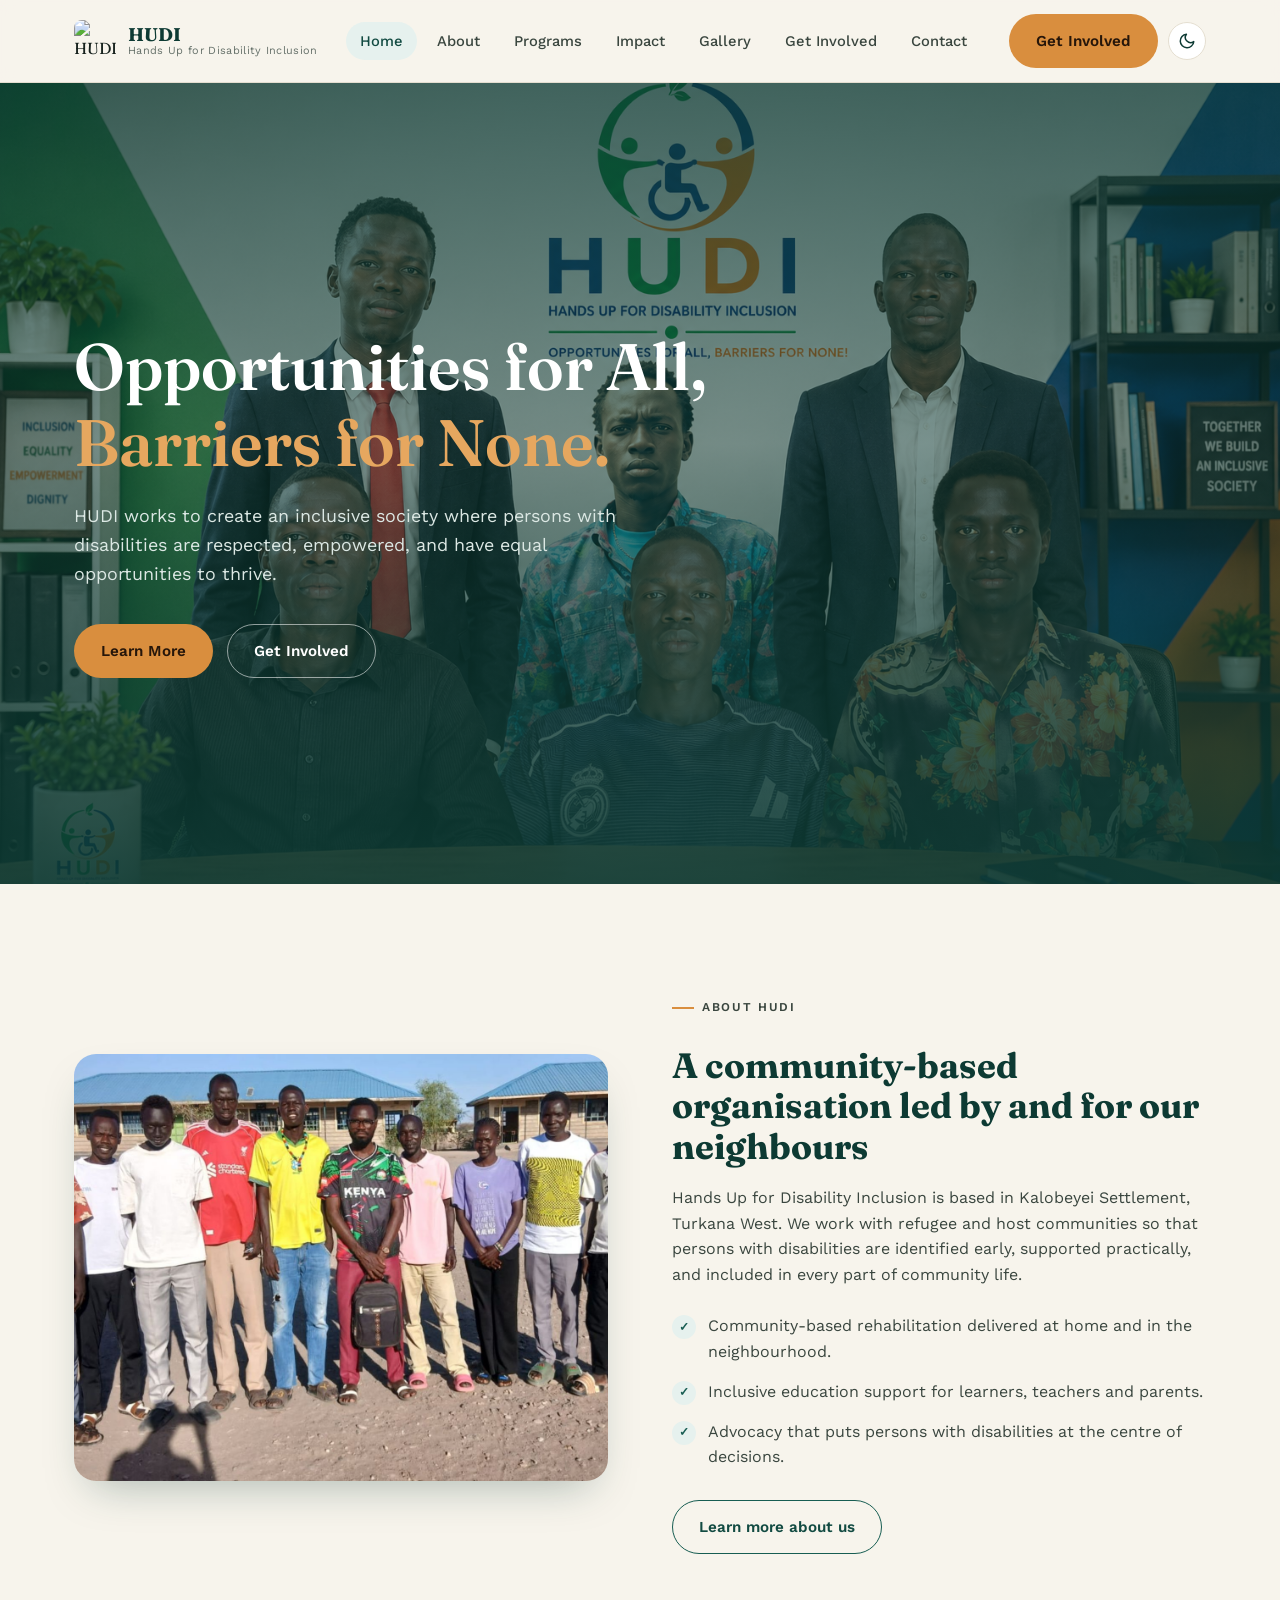
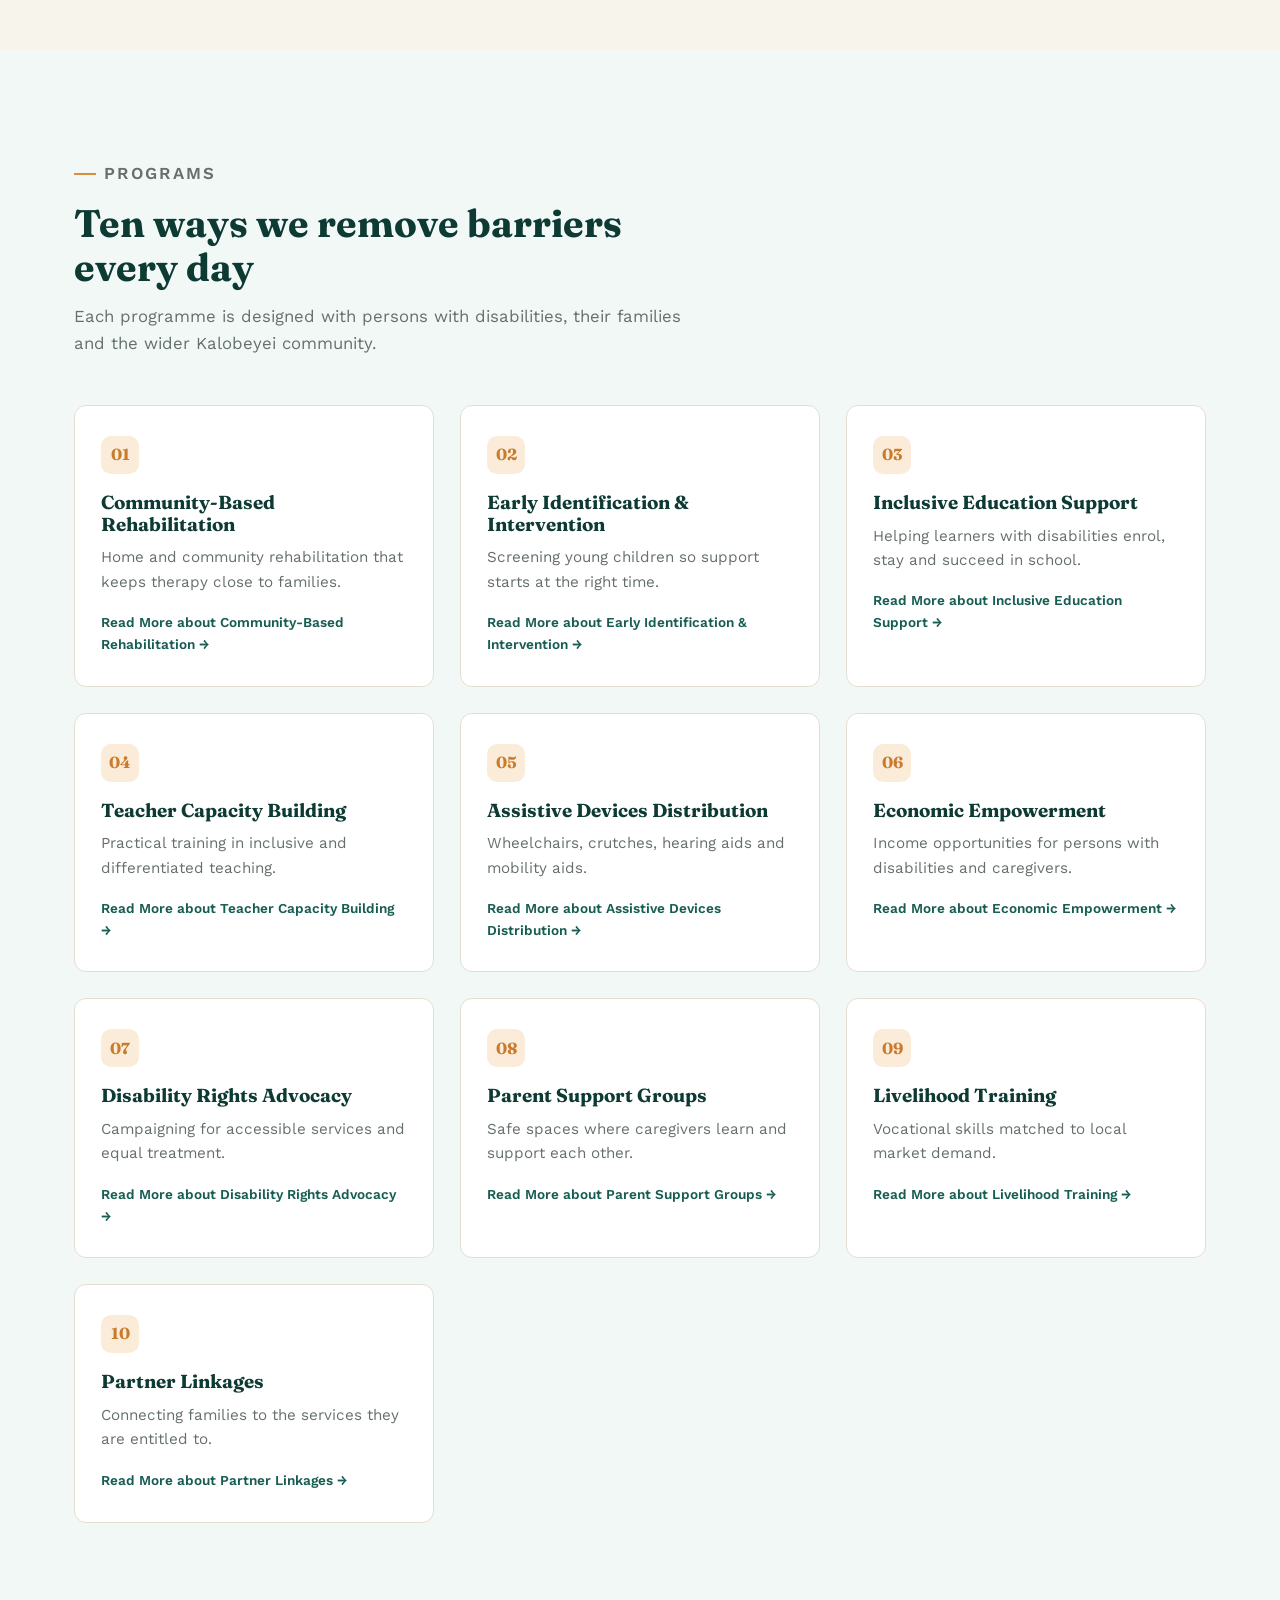
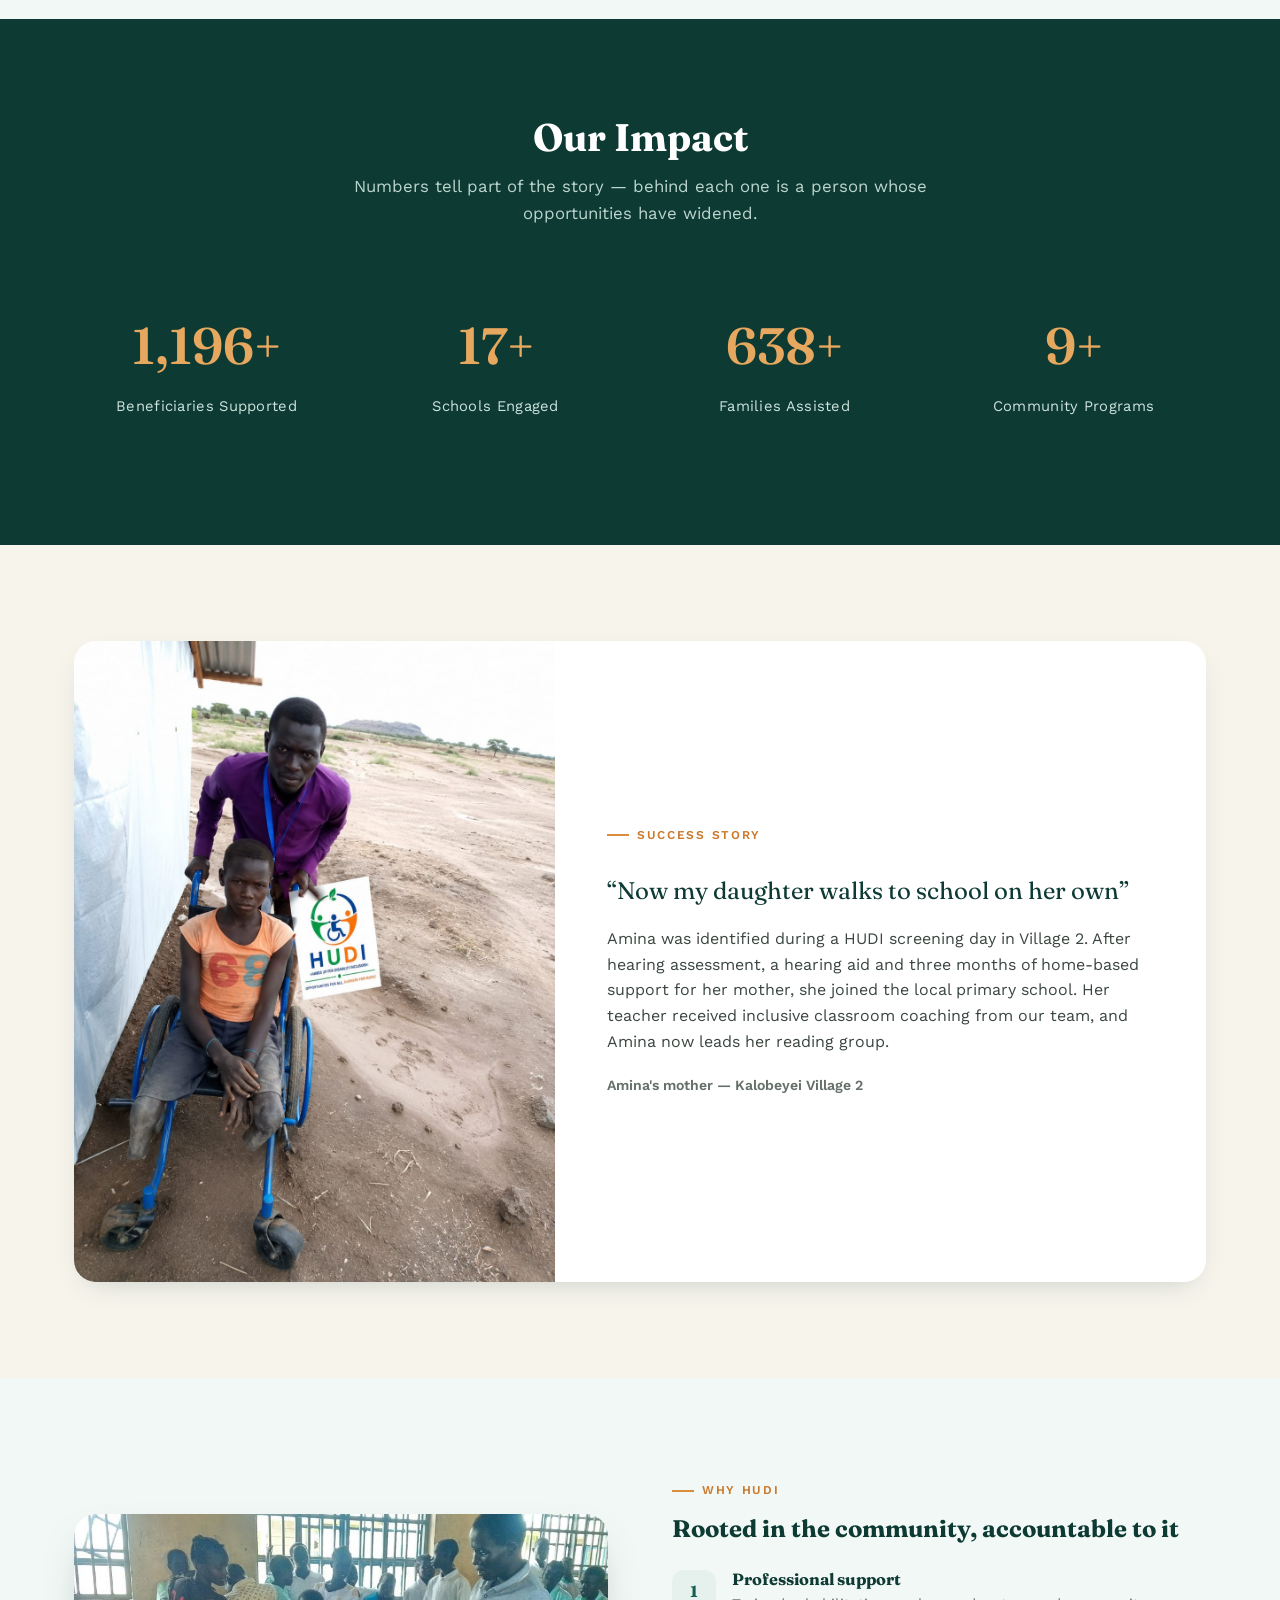
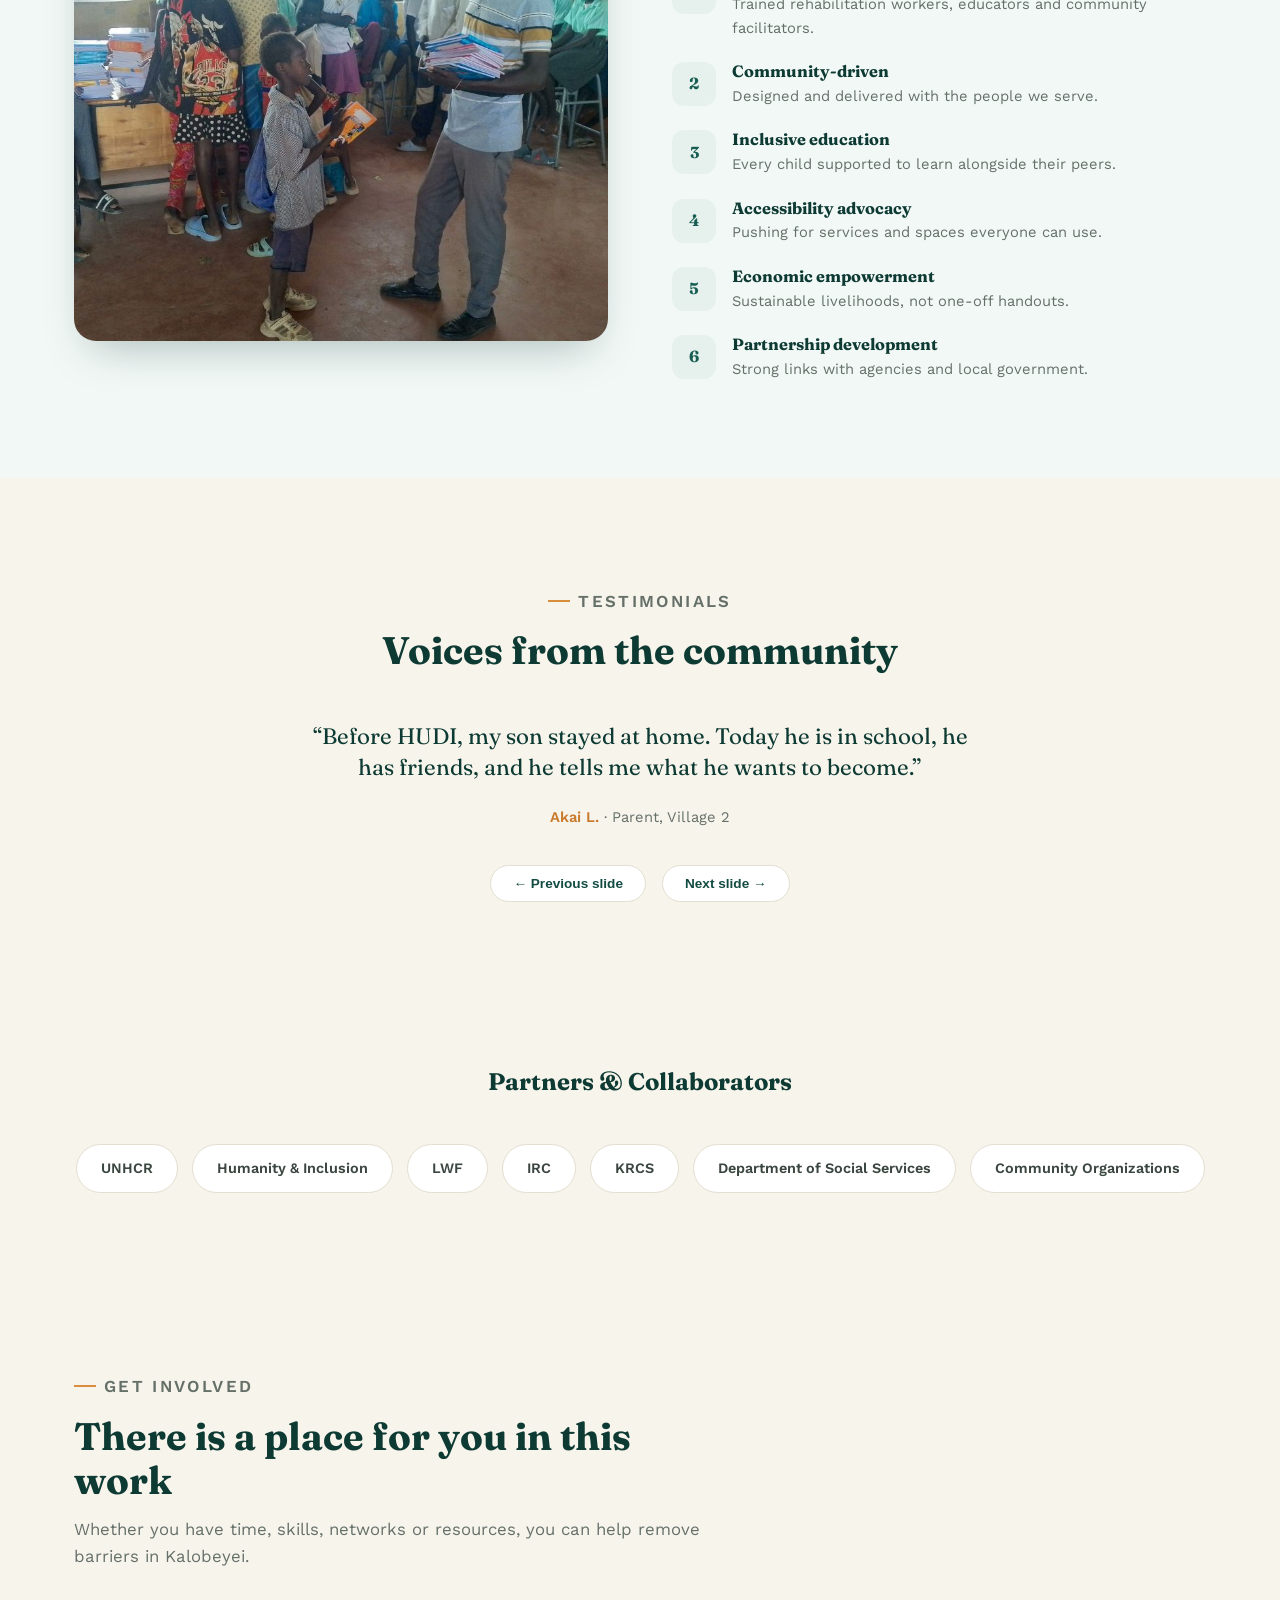
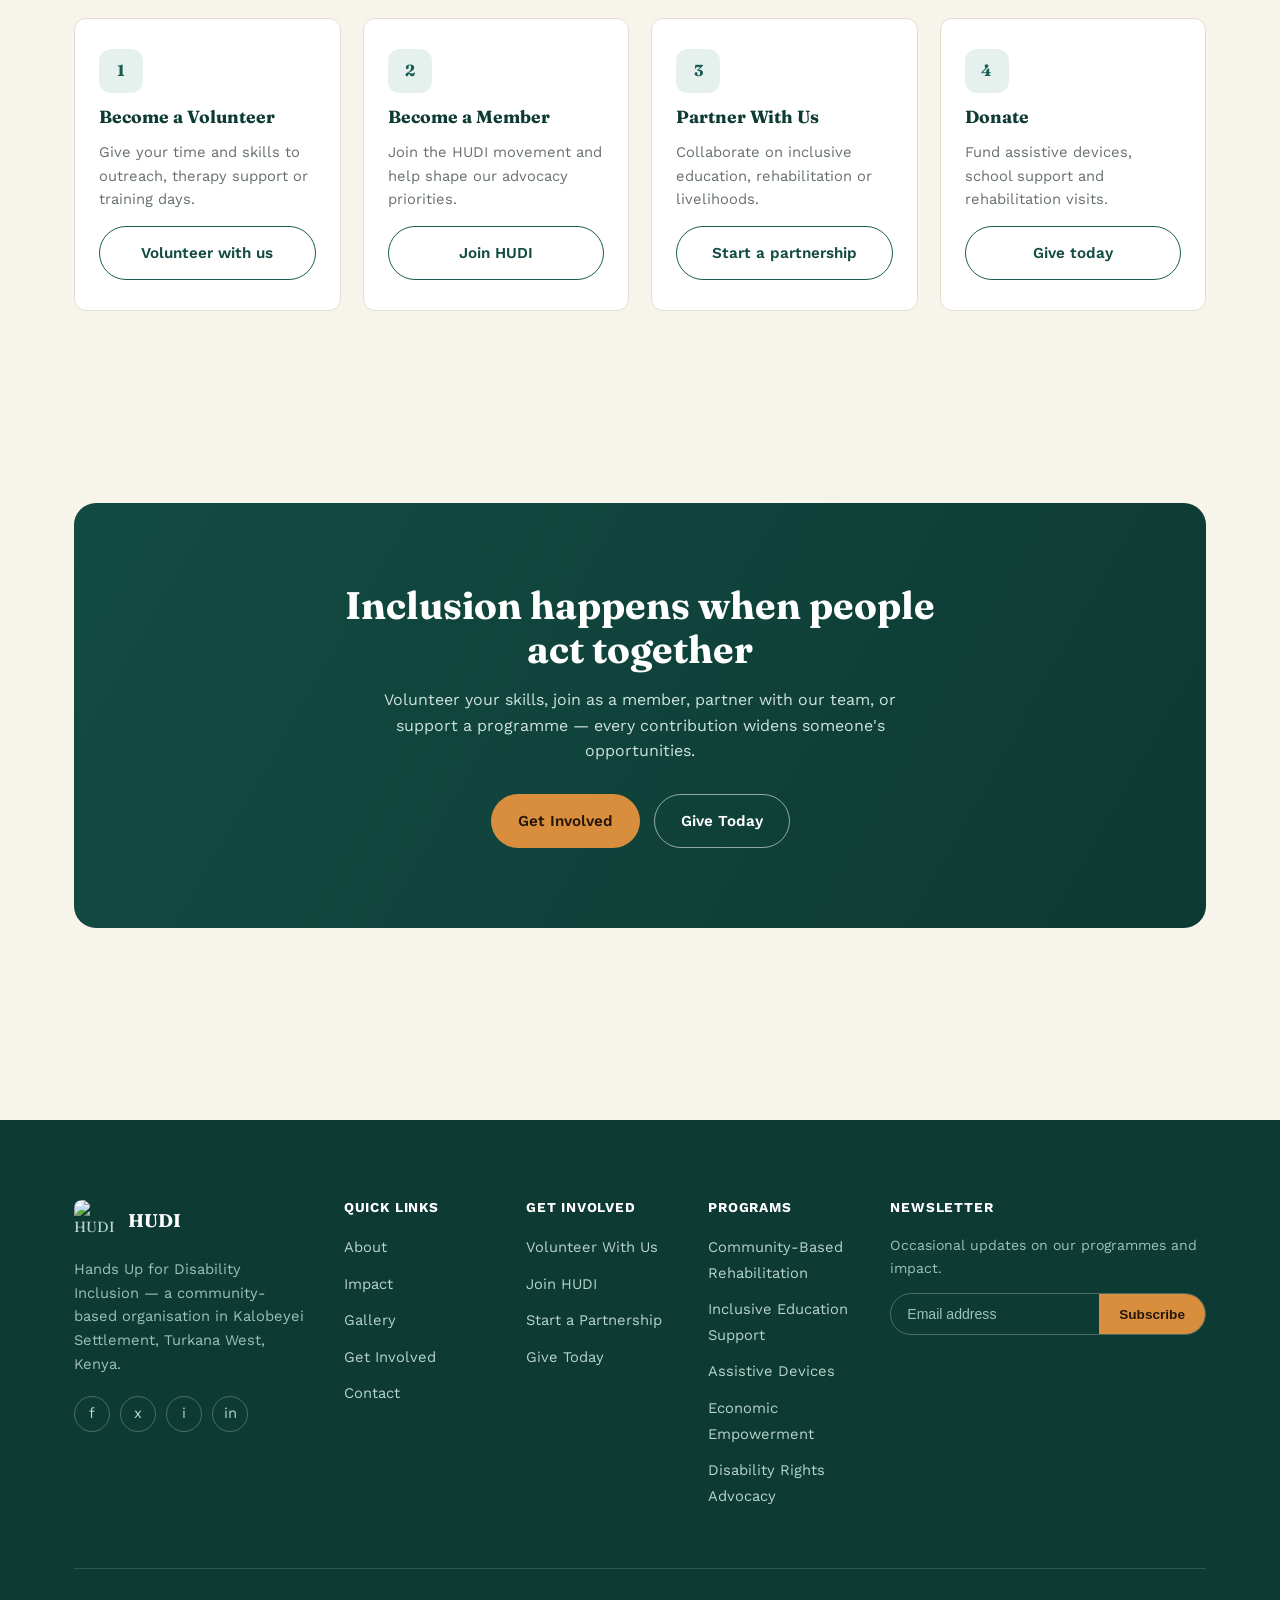
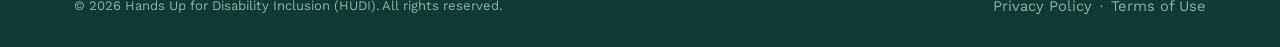
==== commit e9f3b897: "update landing page image" ====
--- a/index.html
+++ b/index.html
@@ -46,7 +46,7 @@
 <main id="main">
 
   <section class="hero">
-    <div class="hero-media"><img src="images/web-images/landing-image.jpg" alt="Community members with and without disabilities gathered together in Kalobeyei Settlement"></div>
+    <div class="hero-media"><img src="images/web-images/landing-image.png" alt="Community members with and without disabilities gathered together in Kalobeyei Settlement"></div>
     <div class="hero-content">
       <h1>Opportunities for All,<br><span class="accent">Barriers for None.</span></h1>
       <p>HUDI works to create an inclusive society where persons with disabilities are respected, empowered, and have equal opportunities to thrive.</p>
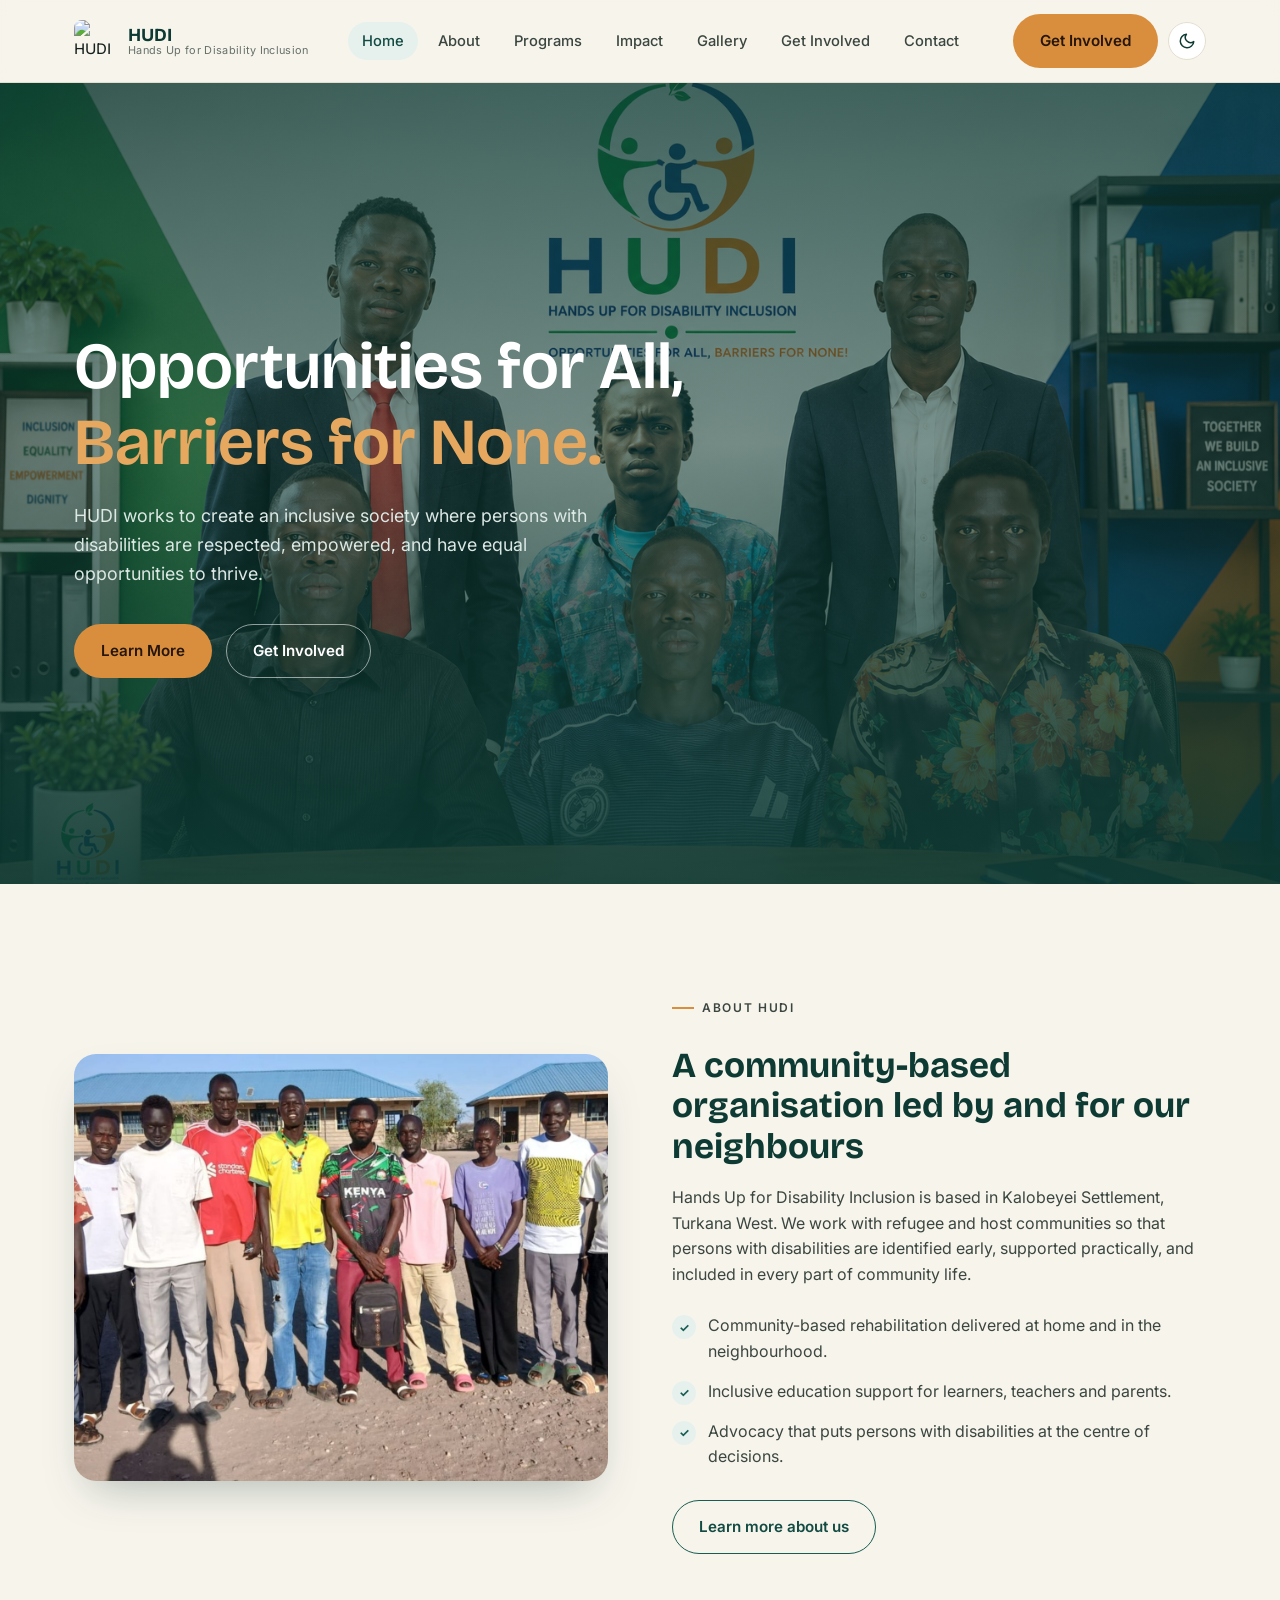
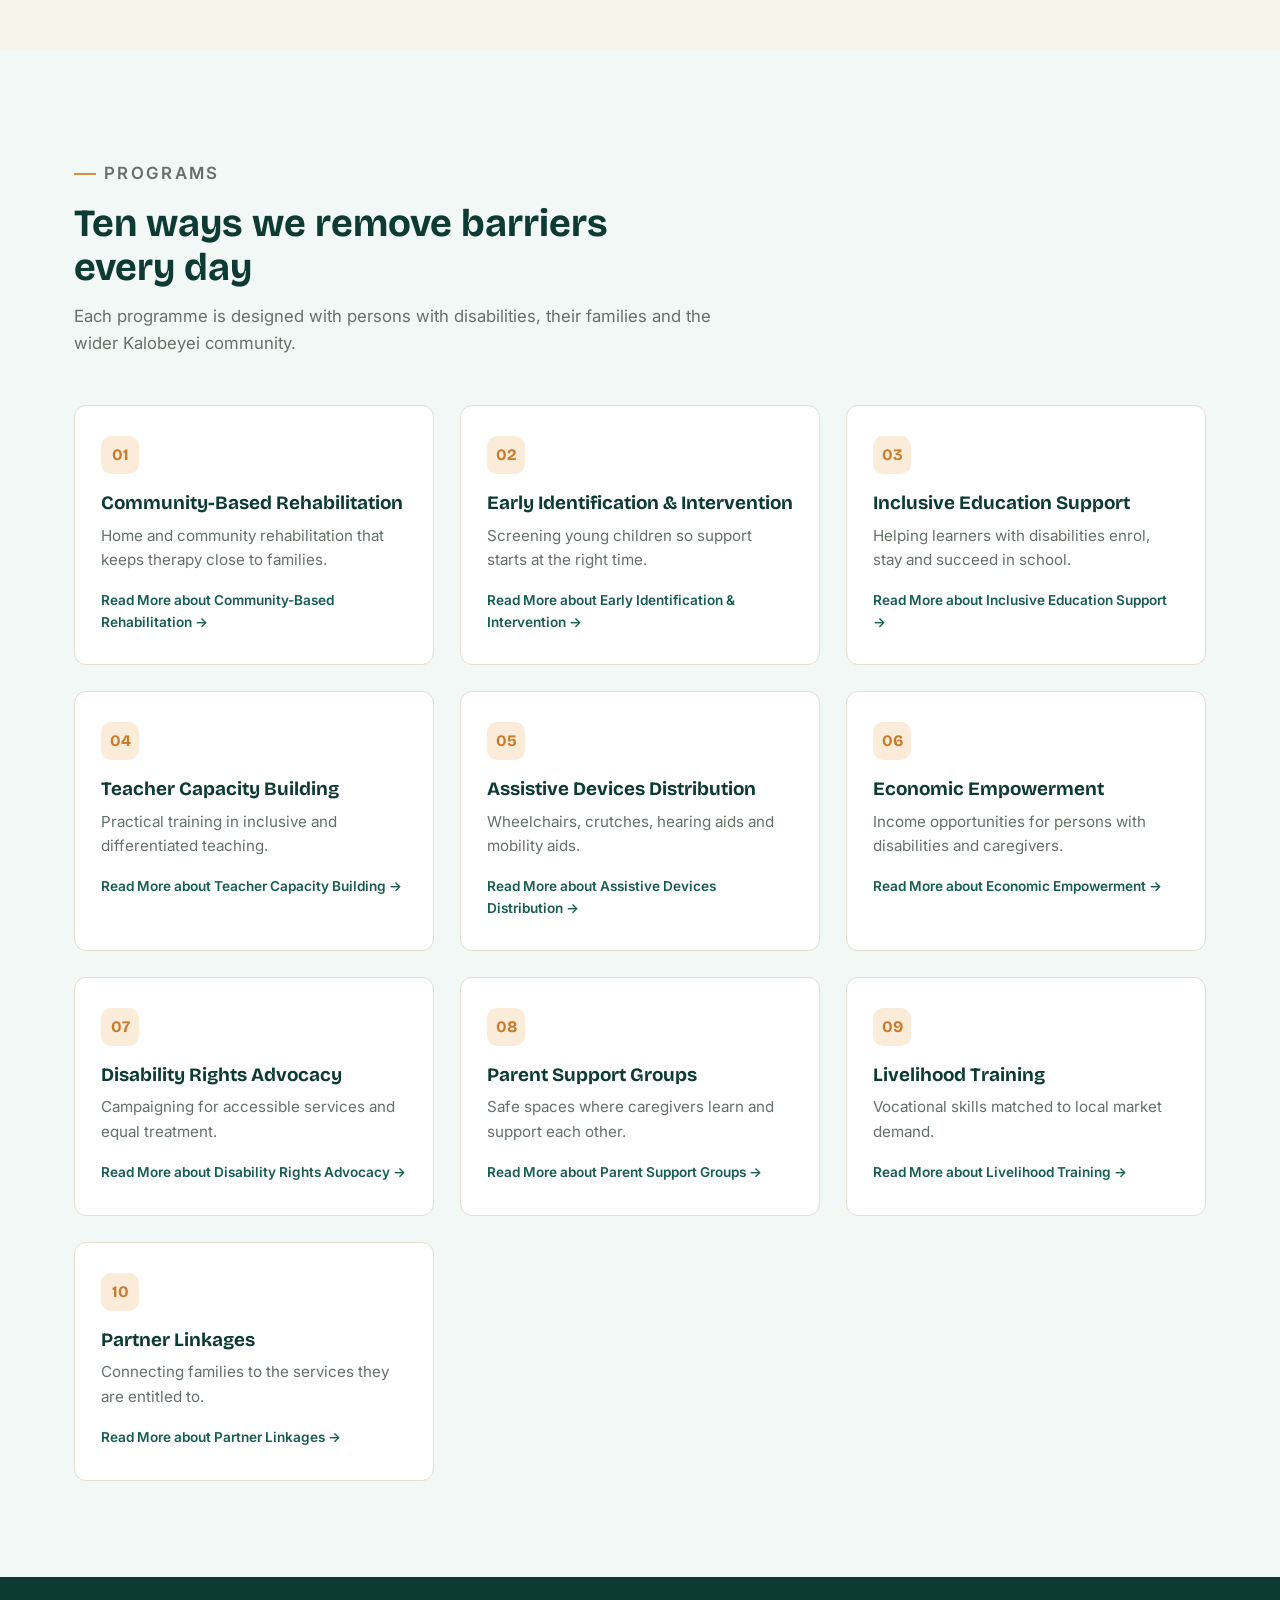
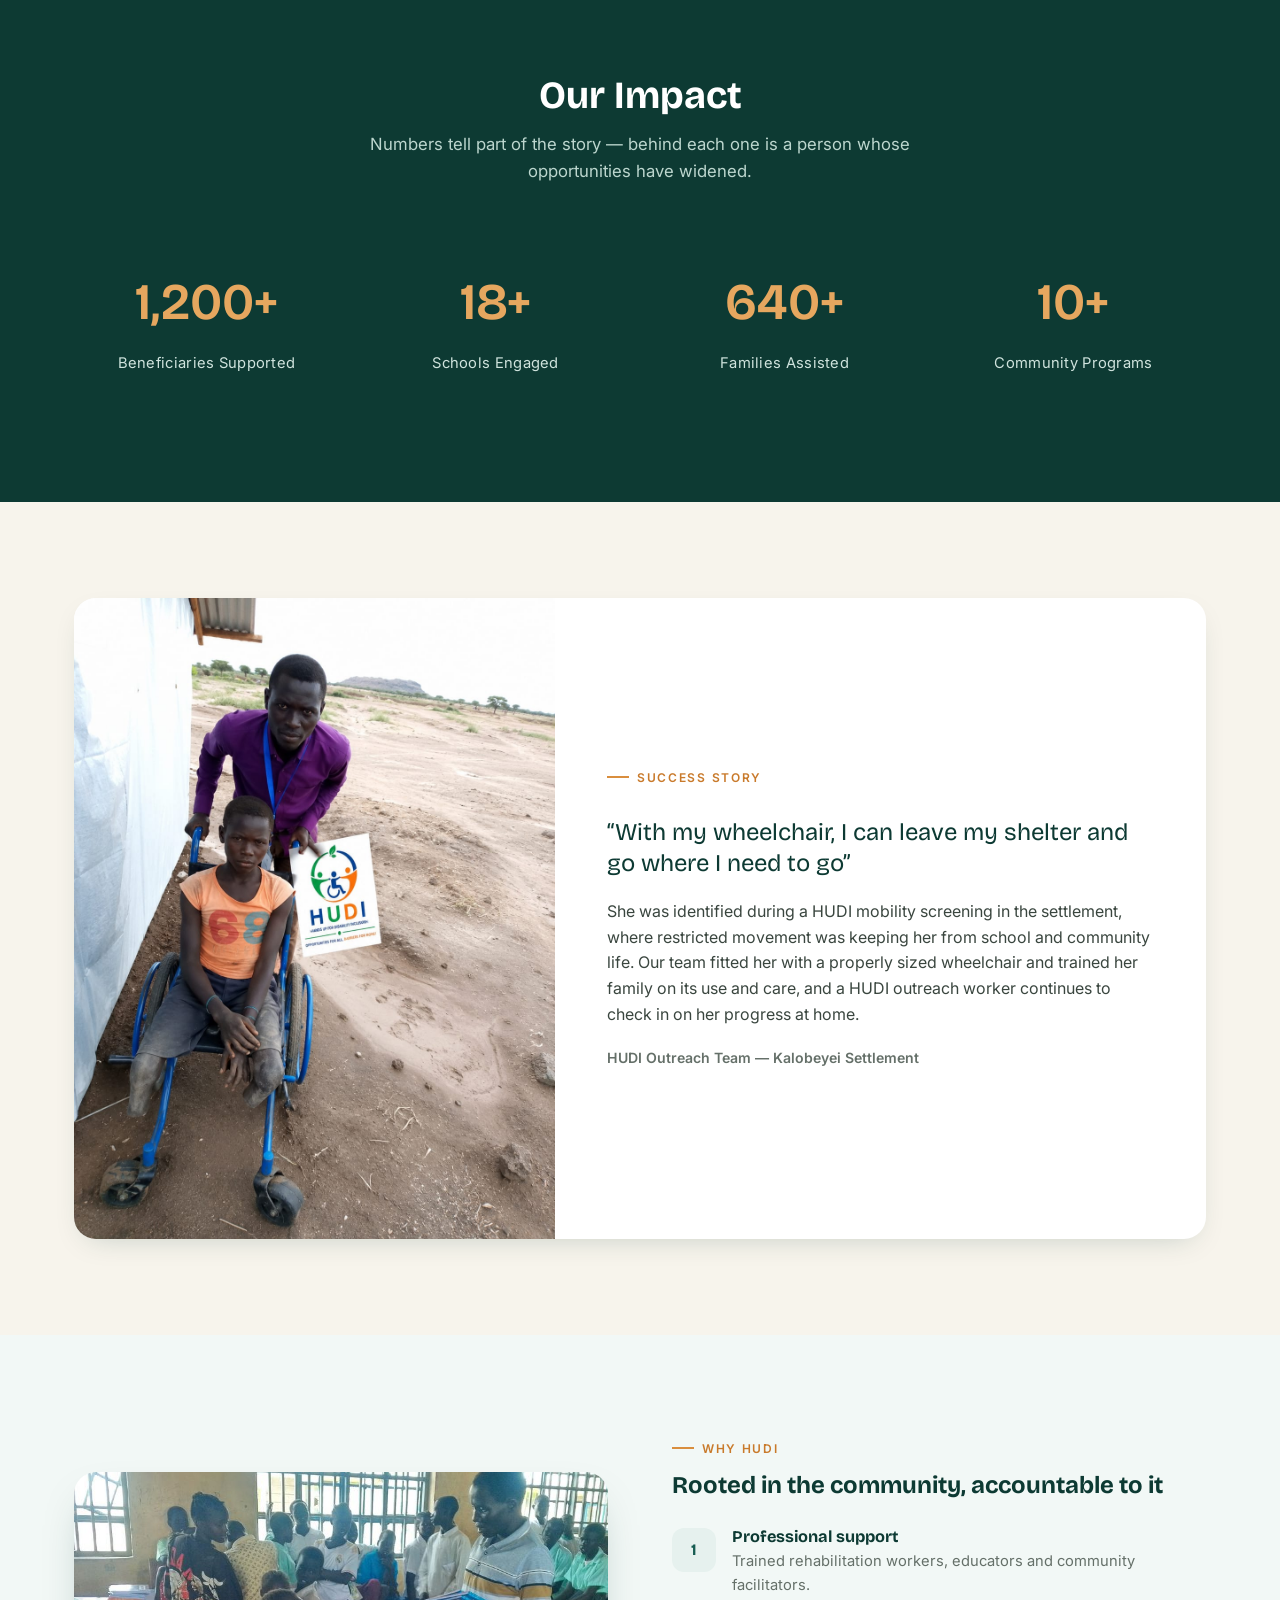
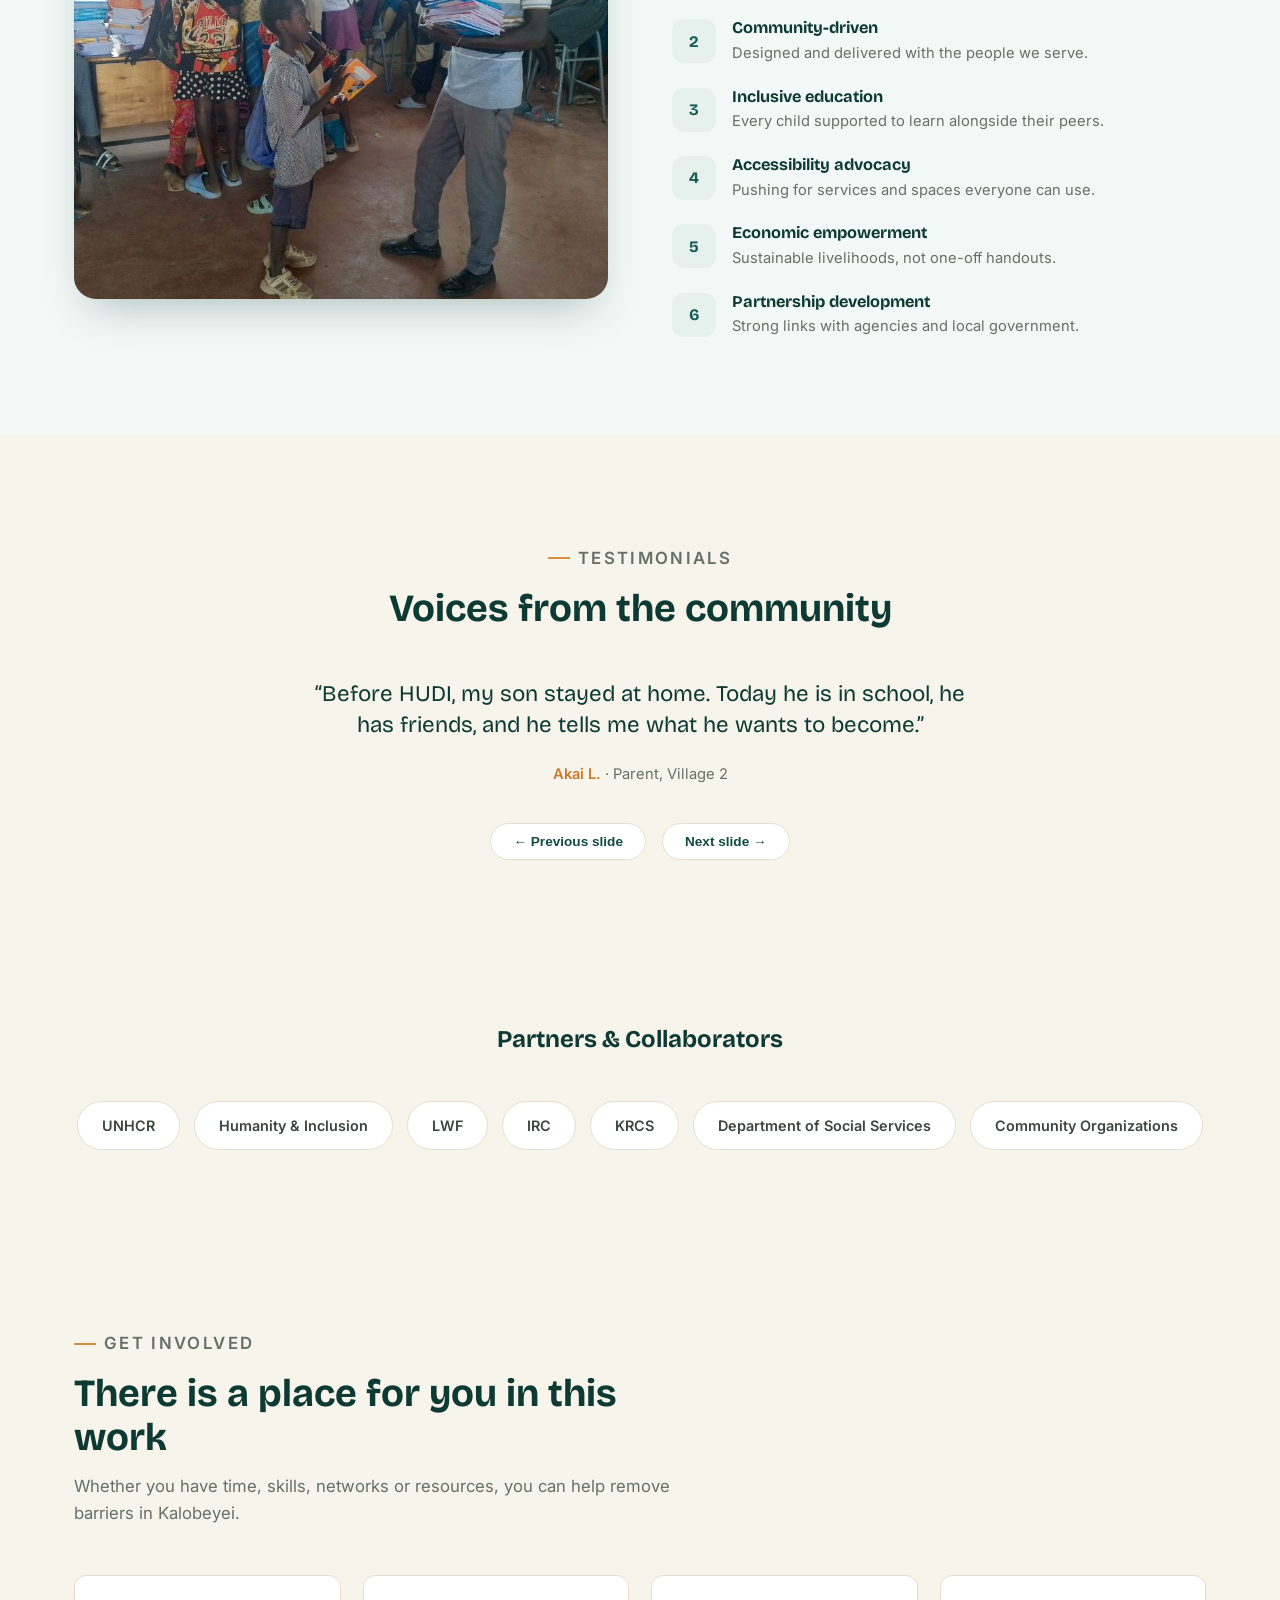
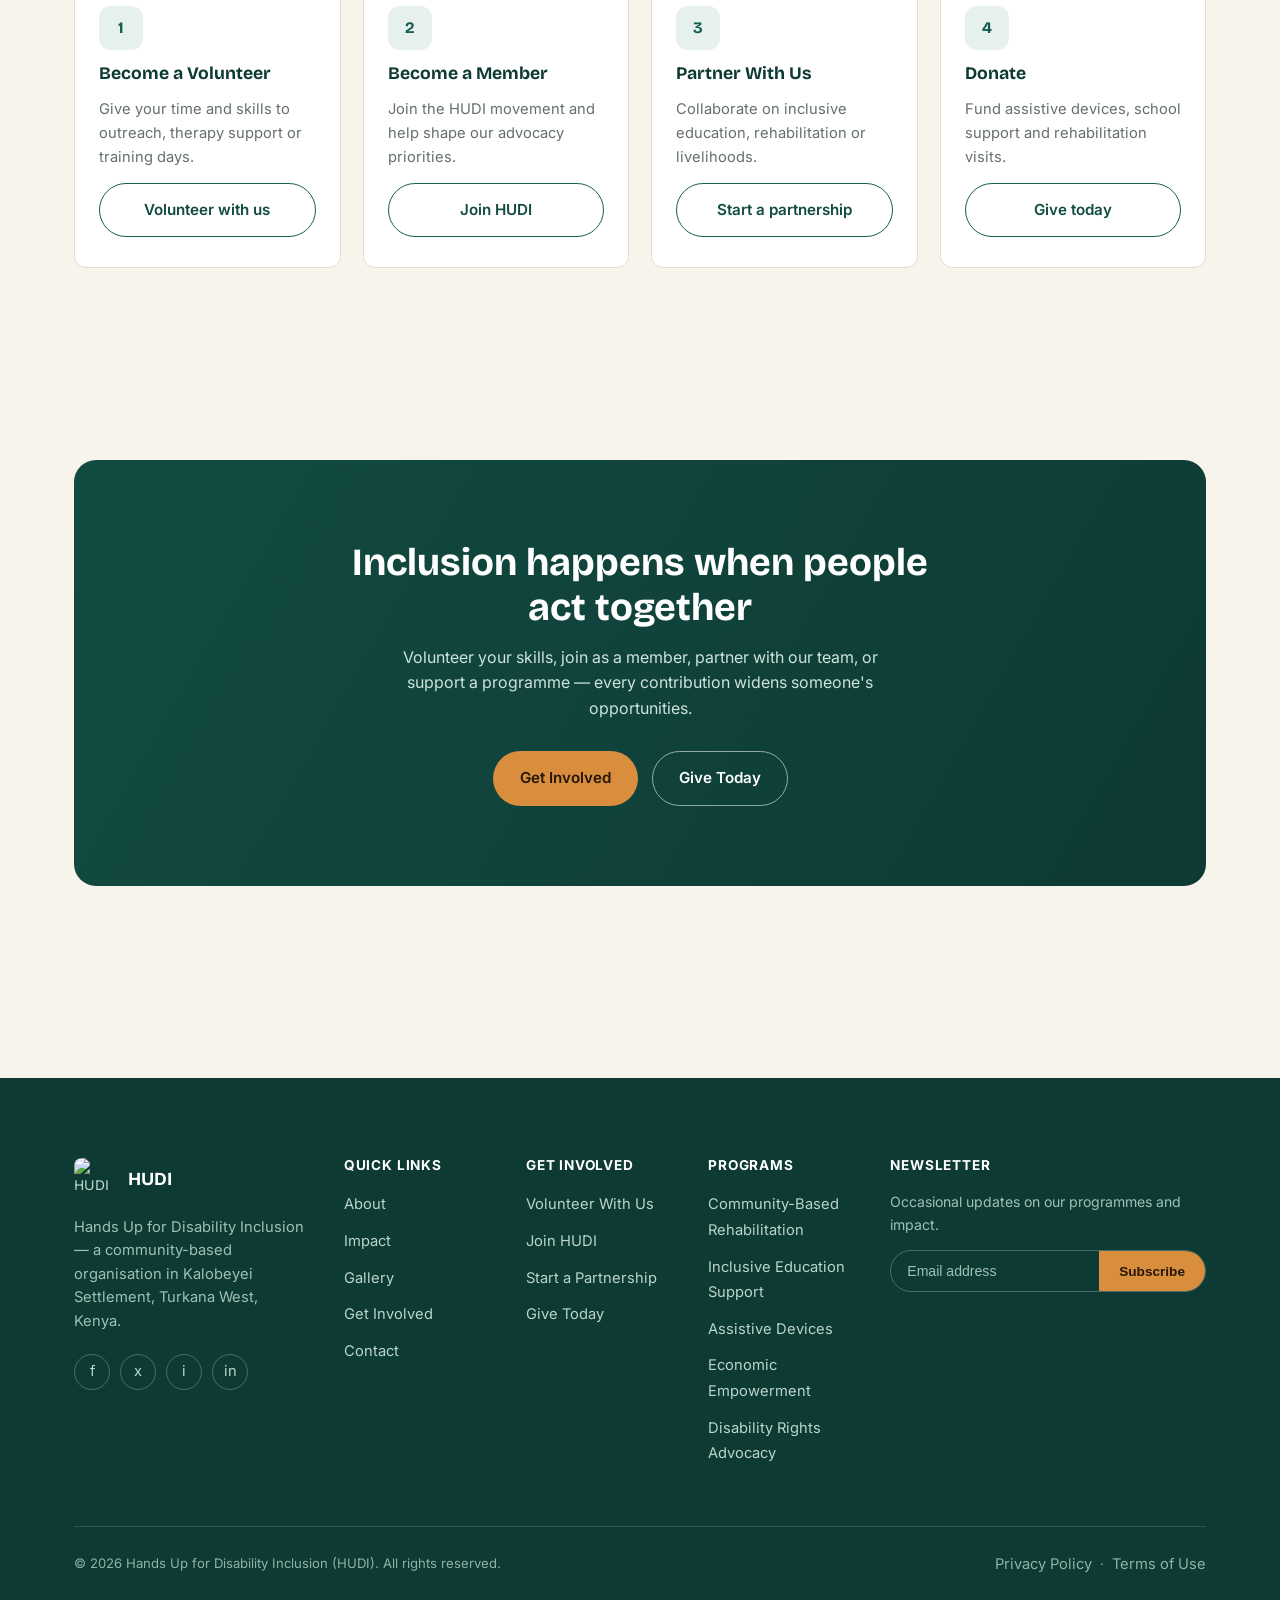
==== commit 66709579: "Rewrite success story text to match new photo; switch to Bricolage Grotesque + Inter typography" ====
--- a/index.html
+++ b/index.html
@@ -7,7 +7,7 @@
 <title>HUDI — Hands Up for Disability Inclusion, Kalobeyei Kenya</title>
 <meta name="description" content="HUDI is a community-based organisation in Kalobeyei Settlement, Turkana West, advancing disability inclusion through rehabilitation, inclusive education and empowerment.">
 <link rel="preconnect" href="https://fonts.googleapis.com">
-<link href="https://fonts.googleapis.com/css2?family=Fraunces:opsz,wght@9..144,500;9..144,600;9..144,700&family=Work+Sans:wght@400;500;600;700&display=swap" rel="stylesheet">
+<link href="https://fonts.googleapis.com/css2?family=Bricolage+Grotesque:opsz,wght@12..96,500;12..96,600;12..96,700;12..96,800&family=Inter:wght@400;500;600;700&display=swap" rel="stylesheet">
 <link rel="stylesheet" href="style.css">
 </head>
 <body>
@@ -170,9 +170,9 @@
         <div class="story-media"><img src="images/web-images/success-story.jpg" alt="A HUDI outreach worker with a young girl in her wheelchair outside a shelter in Kalobeyei"></div>
         <div class="story-body">
           <p class="eyebrow">Success Story</p>
-          <blockquote>&ldquo;Now my daughter walks to school on her own&rdquo;</blockquote>
-          <p class="text">Amina was identified during a HUDI screening day in Village 2. After hearing assessment, a hearing aid and three months of home-based support for her mother, she joined the local primary school. Her teacher received inclusive classroom coaching from our team, and Amina now leads her reading group.</p>
-          <p class="who">Amina's mother &mdash; Kalobeyei Village 2</p>
+          <blockquote>&ldquo;With my wheelchair, I can leave my shelter and go where I need to go&rdquo;</blockquote>
+          <p class="text">She was identified during a HUDI mobility screening in the settlement, where restricted movement was keeping her from school and community life. Our team fitted her with a properly sized wheelchair and trained her family on its use and care, and a HUDI outreach worker continues to check in on her progress at home.</p>
+          <p class="who">HUDI Outreach Team &mdash; Kalobeyei Settlement</p>
         </div>
       </div>
     </div>
--- a/style.css
+++ b/style.css
@@ -32,8 +32,8 @@
   --shadow-card:0 10px 30px -14px rgba(13,58,51,0.25);
   --shadow-pop:0 20px 45px -18px rgba(13,58,51,0.35);
 
-  --font-display:'Fraunces', Georgia, serif;
-  --font-body:'Work Sans', 'Segoe UI', sans-serif;
+  --font-display:'Bricolage Grotesque', 'Work Sans', 'Segoe UI', sans-serif;
+  --font-body:'Inter', 'Segoe UI', sans-serif;
 
   --surface:#ffffff;
   color-scheme:light;
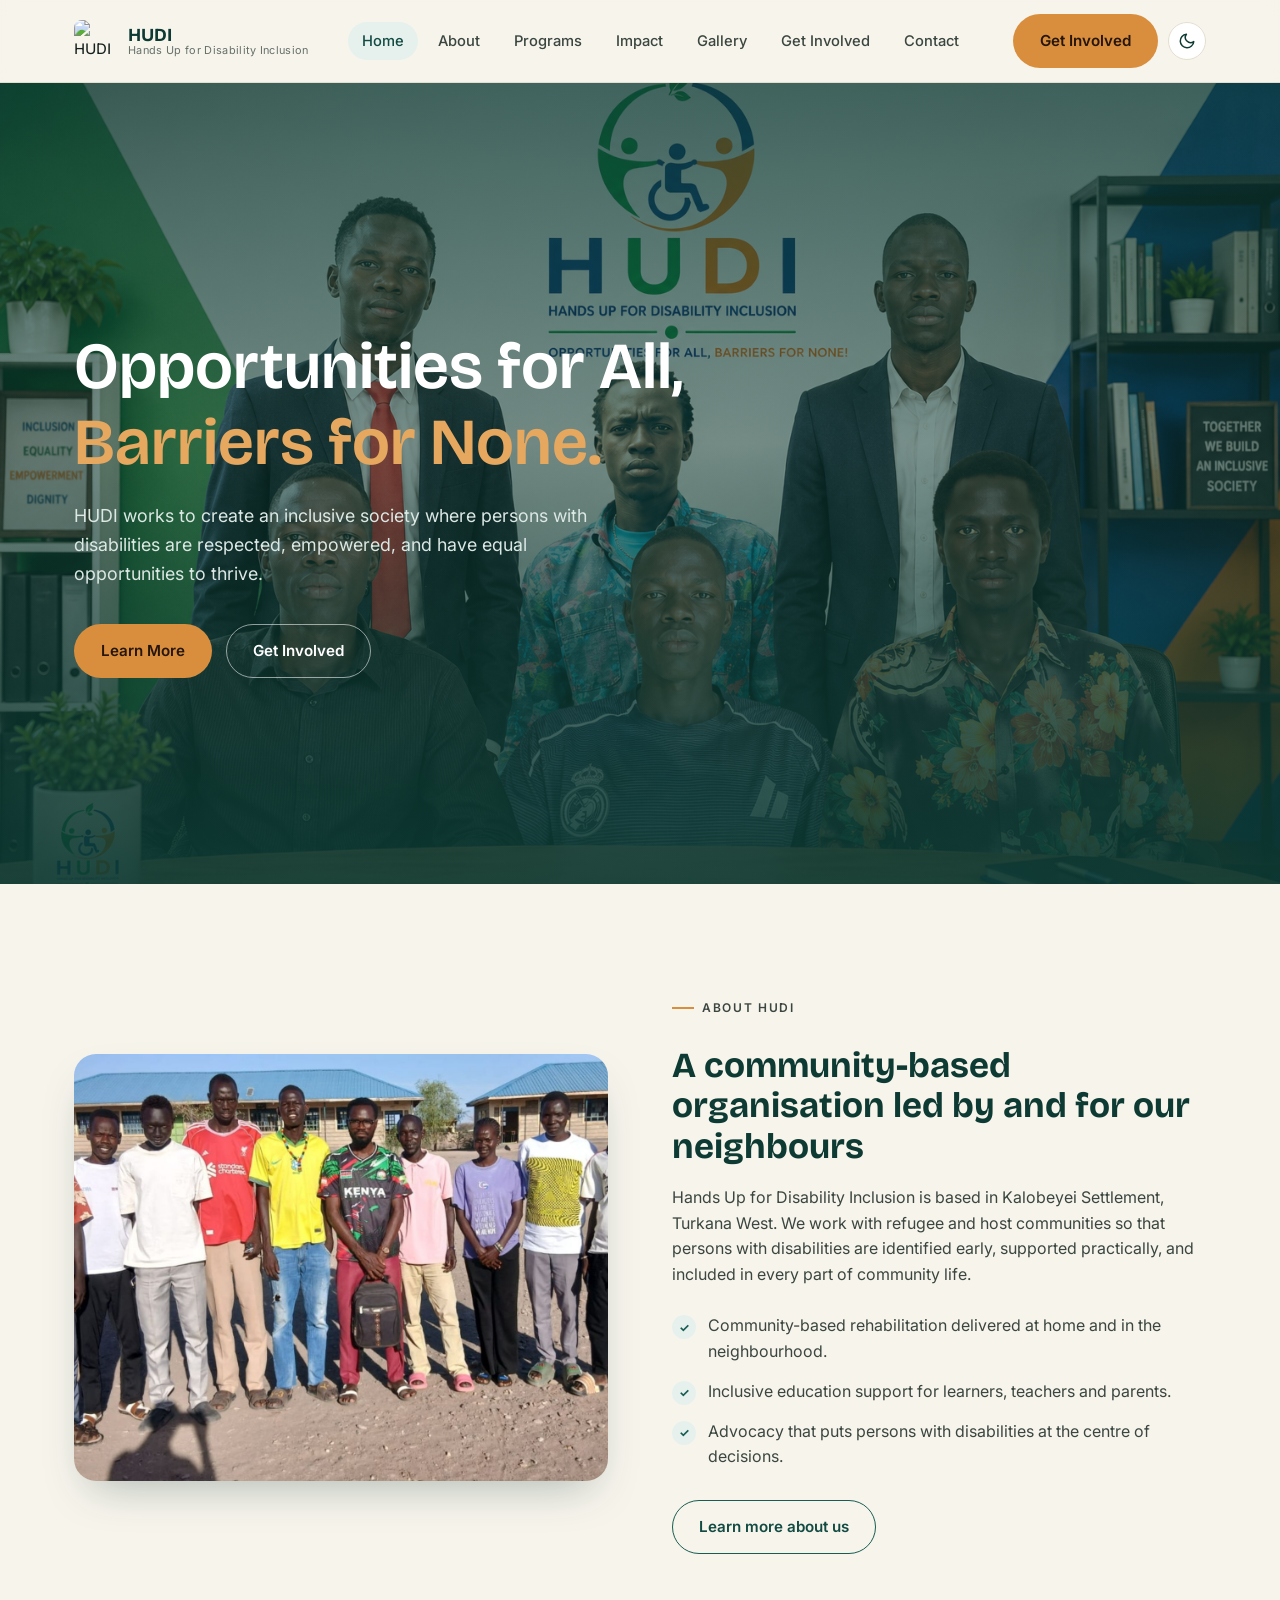
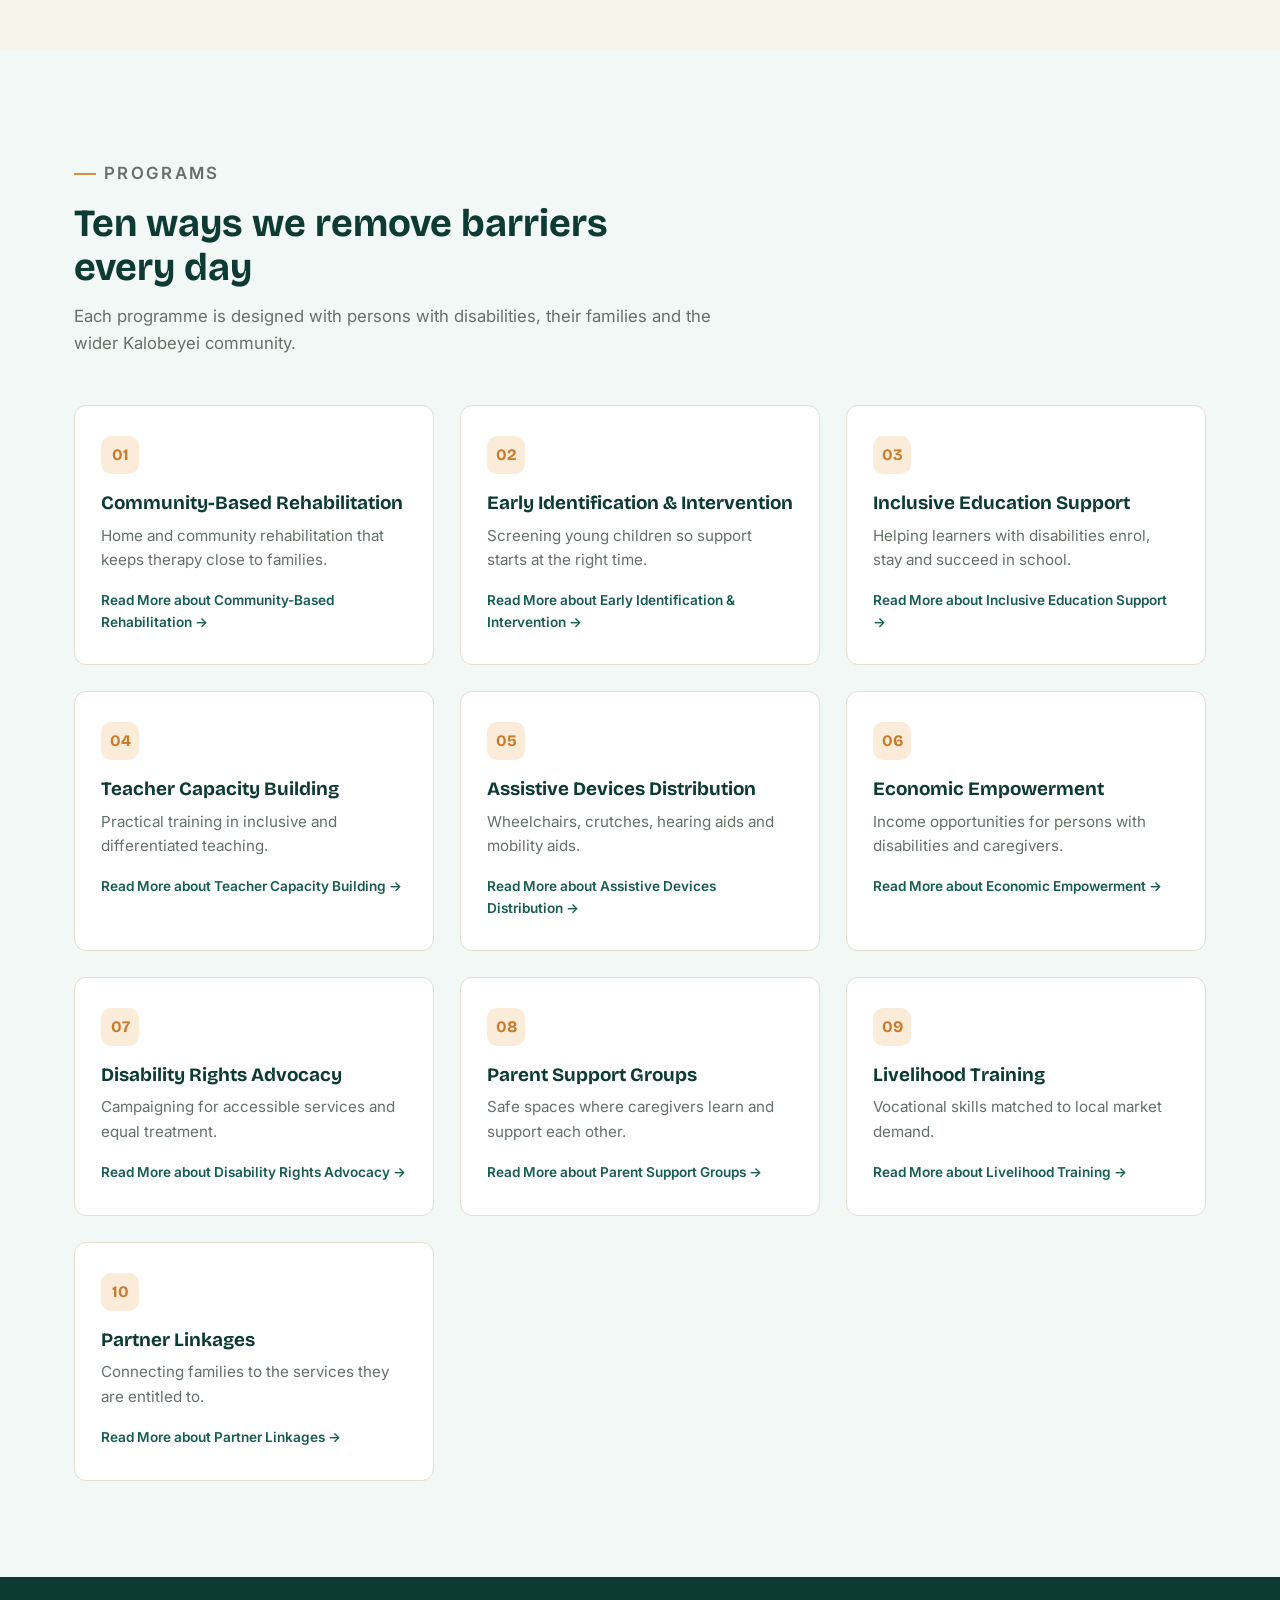
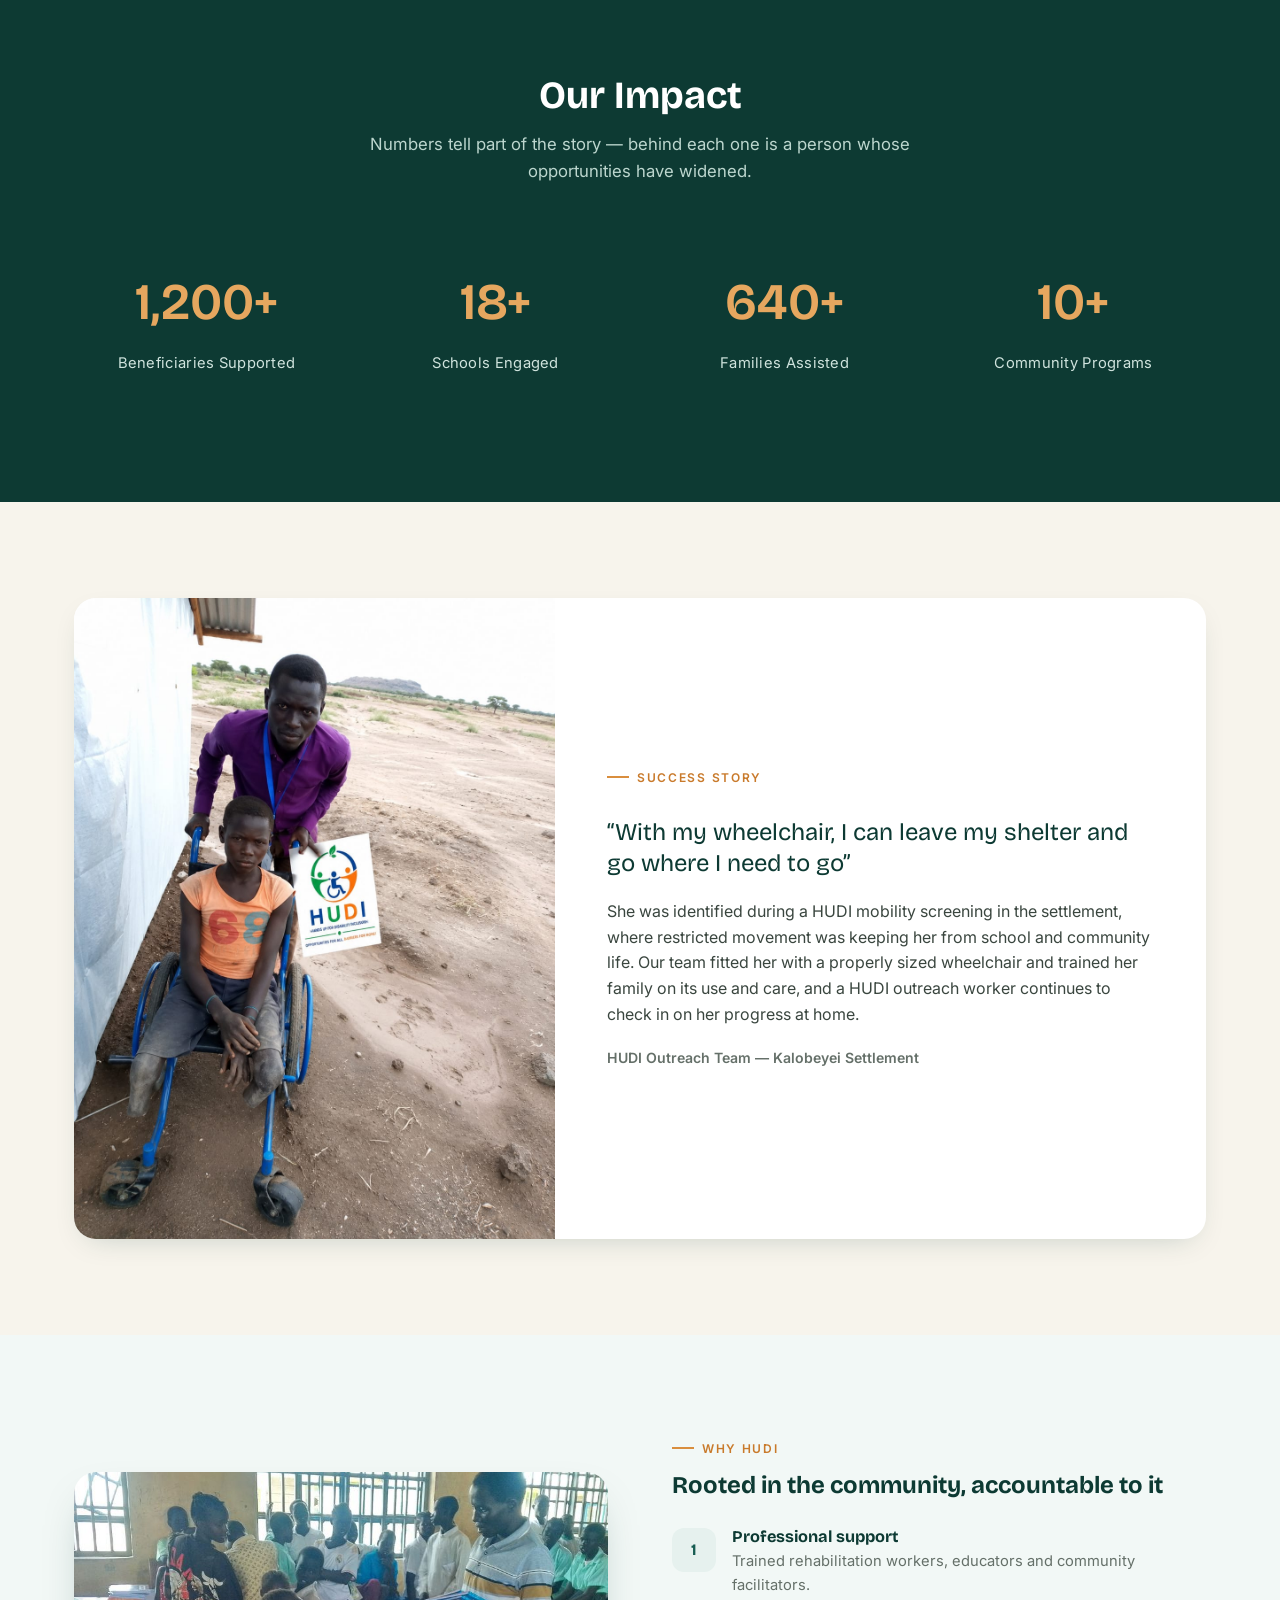
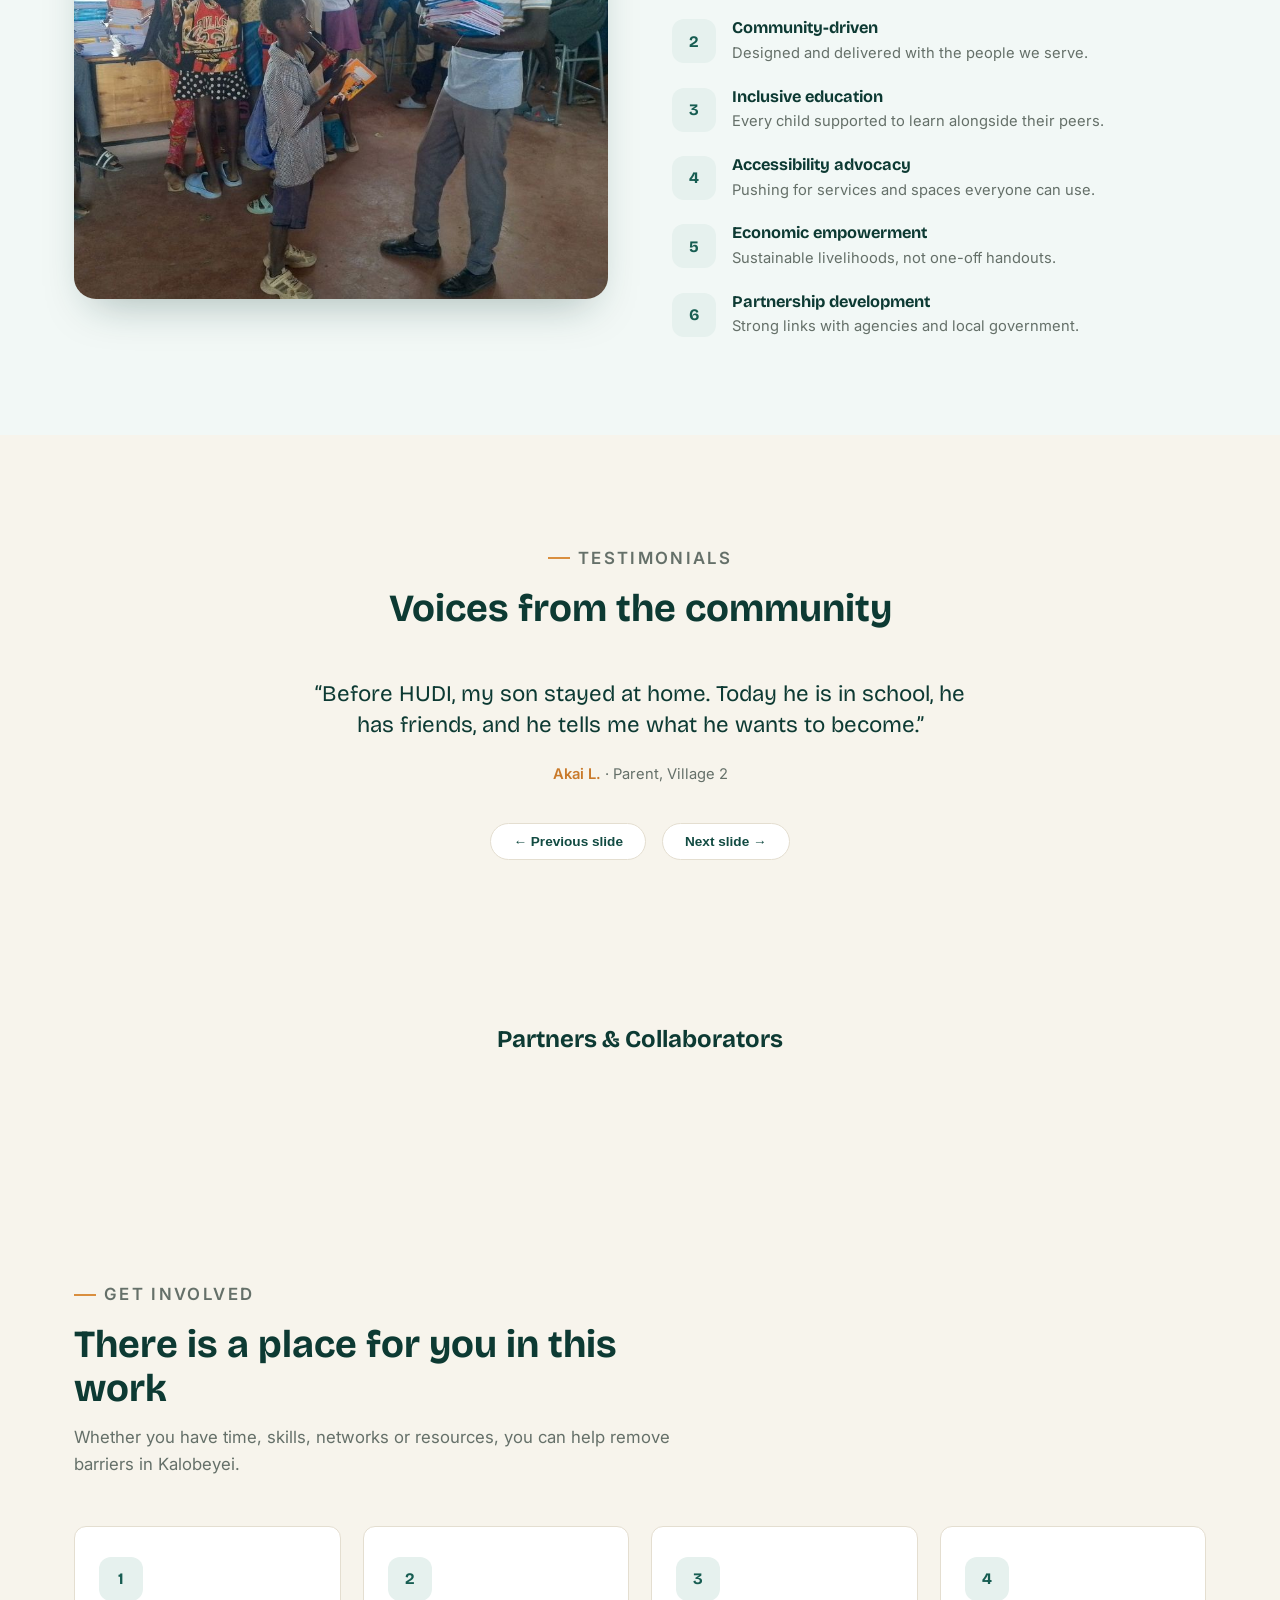
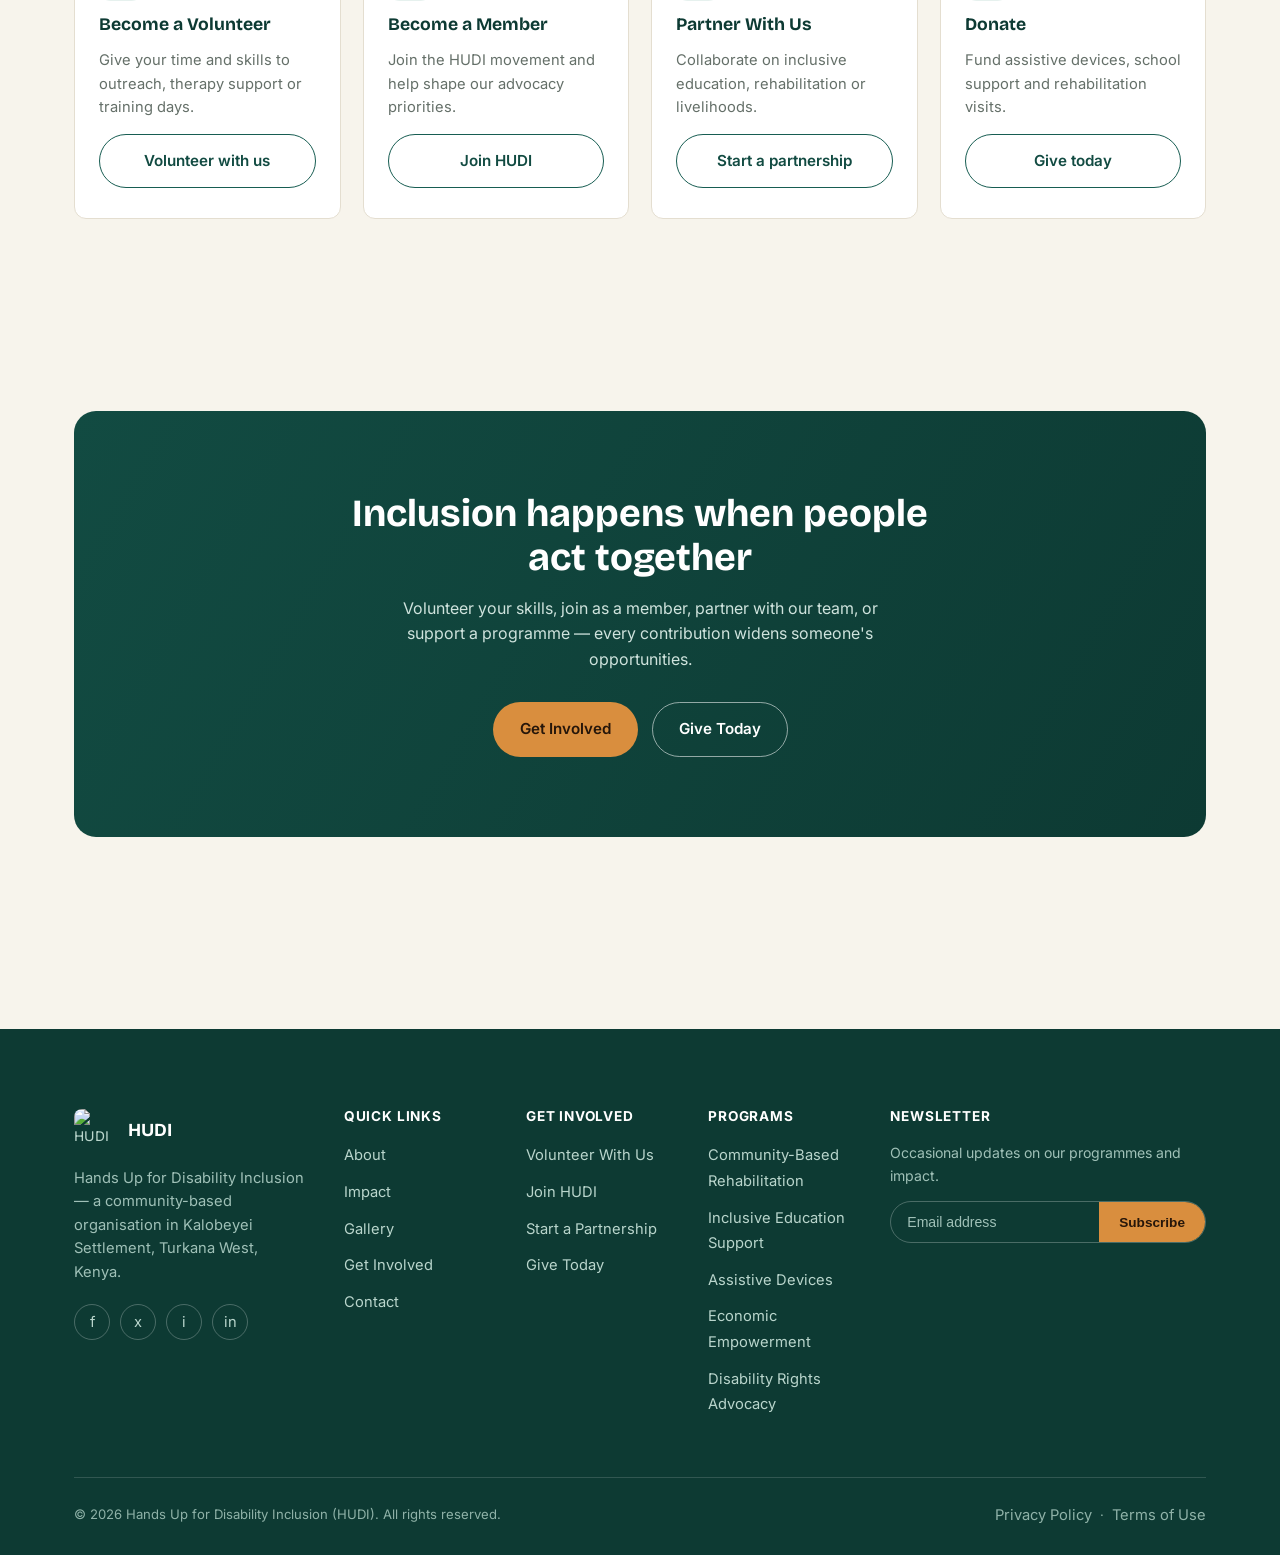
==== commit 5d5a2eed: "Remove partner logo chips, keep Partners & Collaborators heading" ====
--- a/index.html
+++ b/index.html
@@ -255,7 +255,6 @@
         <div class="section-head text-center">
           <h2 style="font-size:1.5rem;">Partners &amp; Collaborators</h2>
         </div>
-        <div class="partner-strip"><div class="partner-chip">UNHCR</div><div class="partner-chip">Humanity & Inclusion</div><div class="partner-chip">LWF</div><div class="partner-chip">IRC</div><div class="partner-chip">KRCS</div><div class="partner-chip">Department of Social Services</div><div class="partner-chip">Community Organizations</div></div>
       </div>
     </section>
   
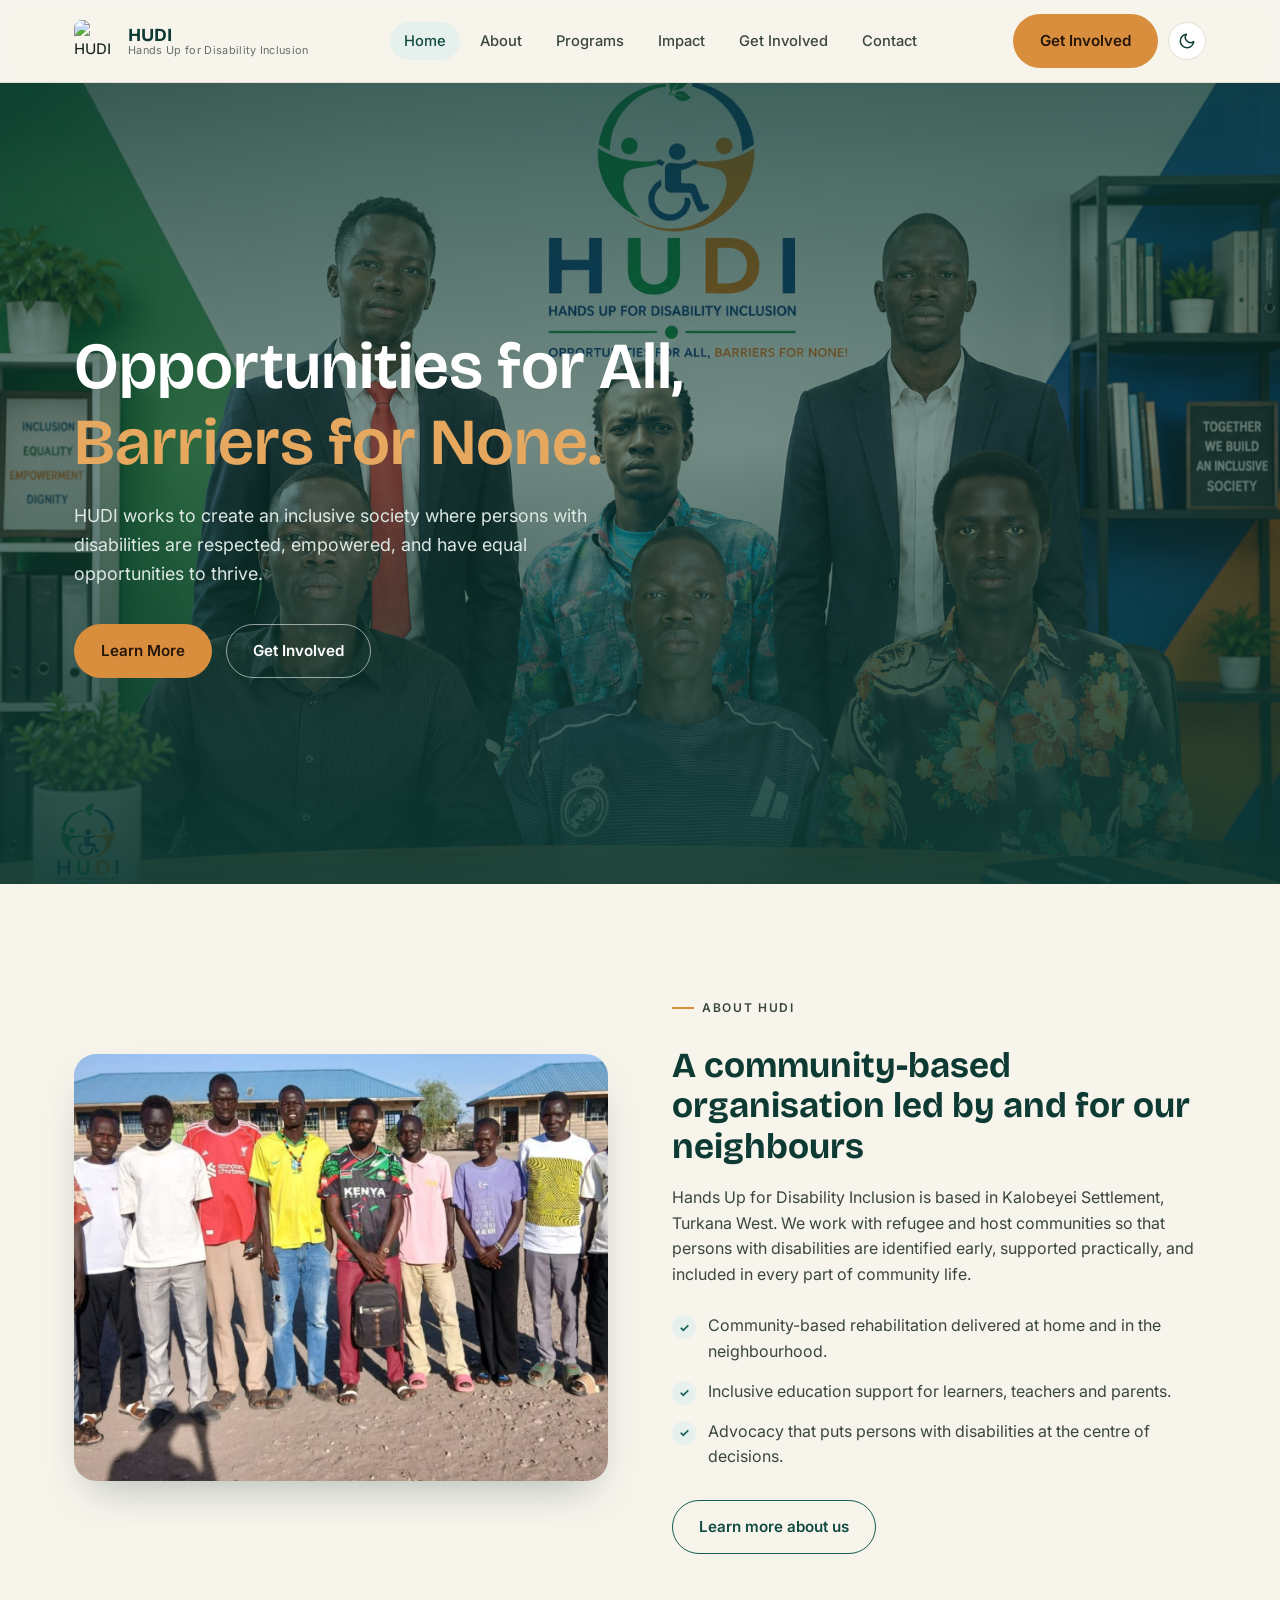
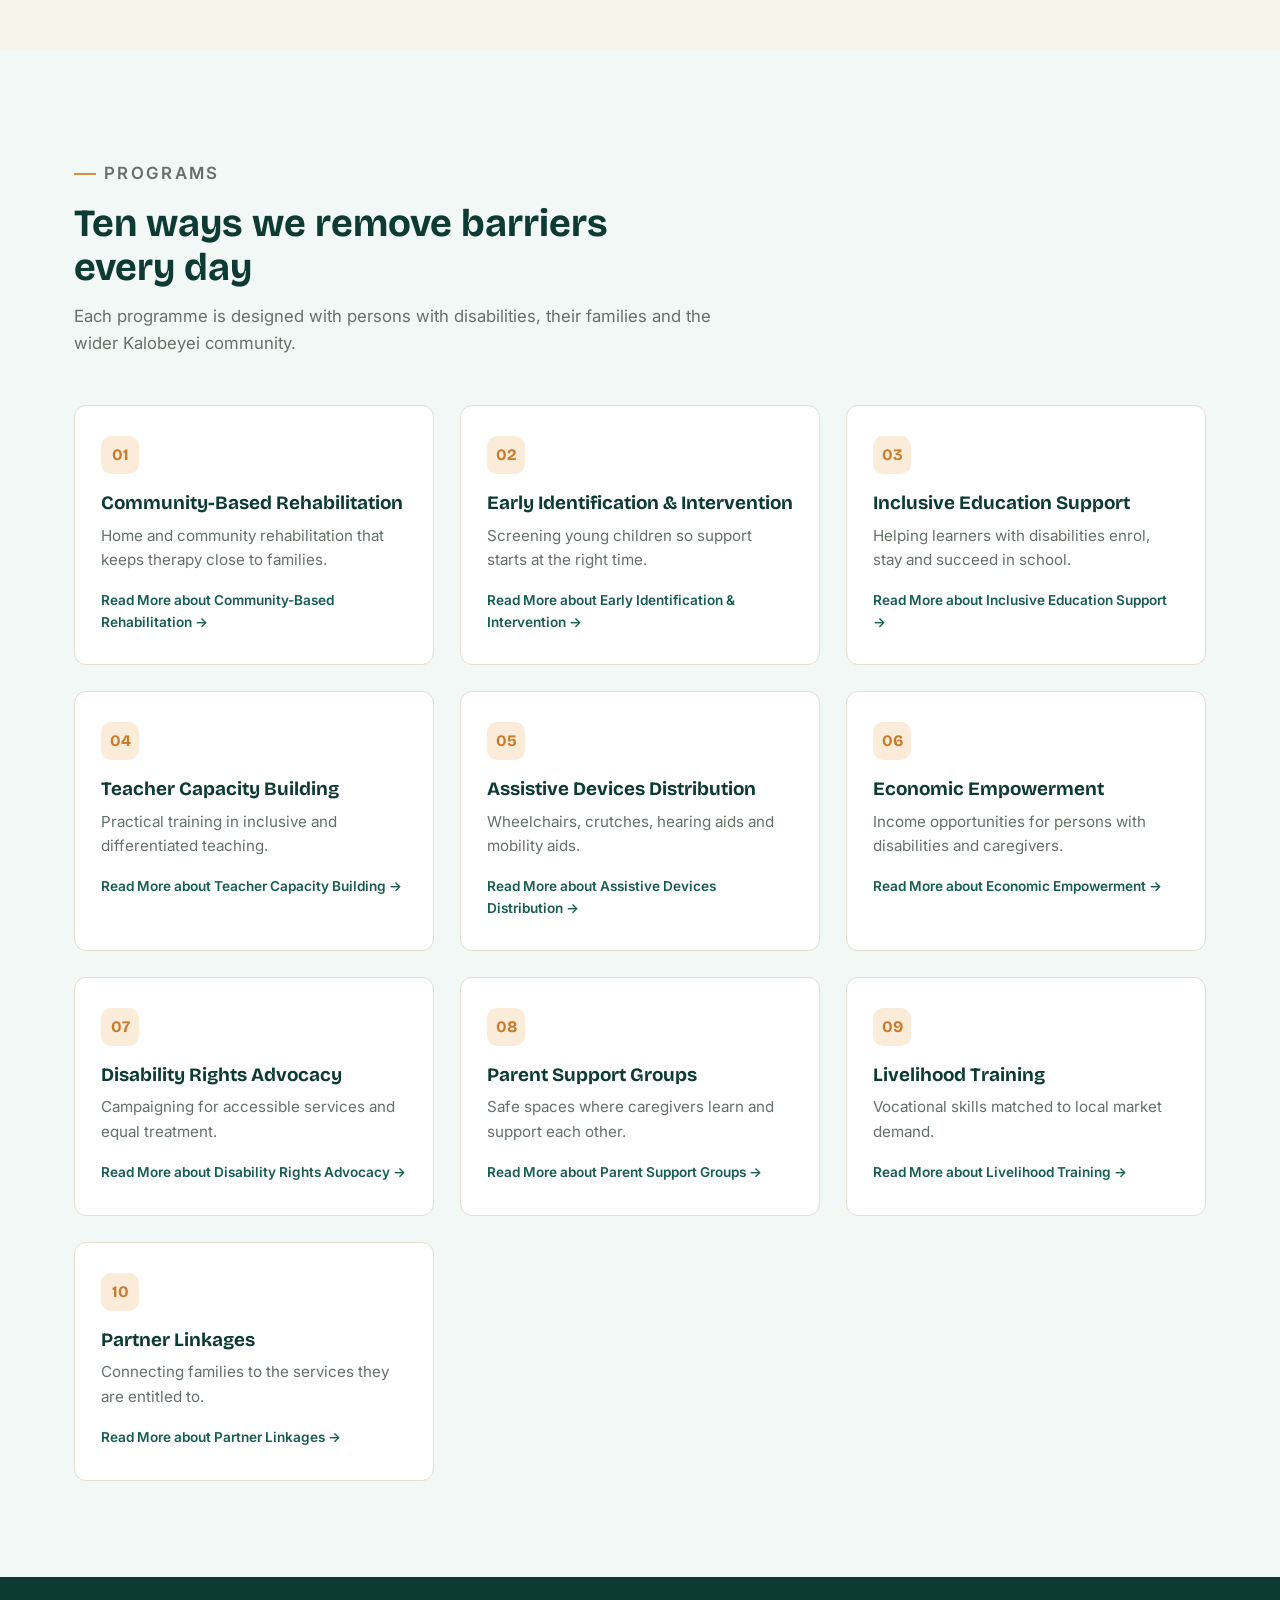
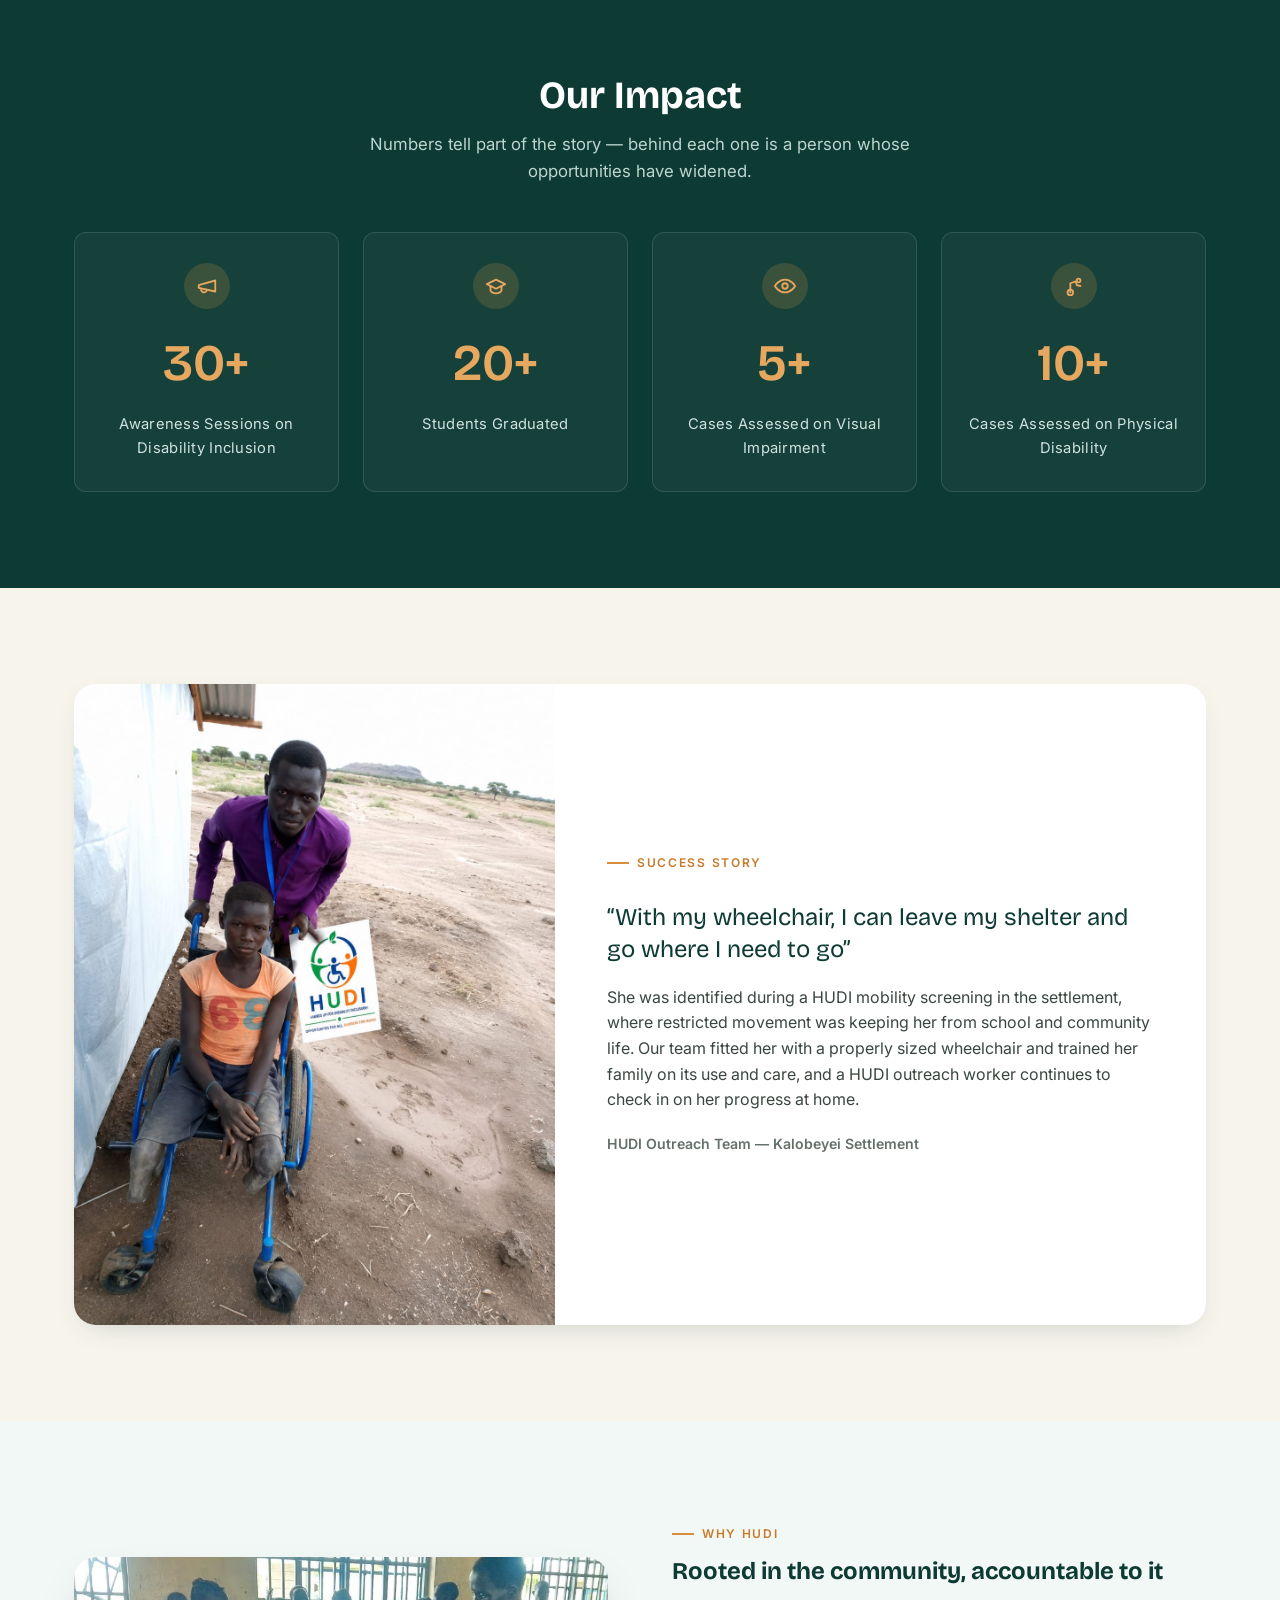
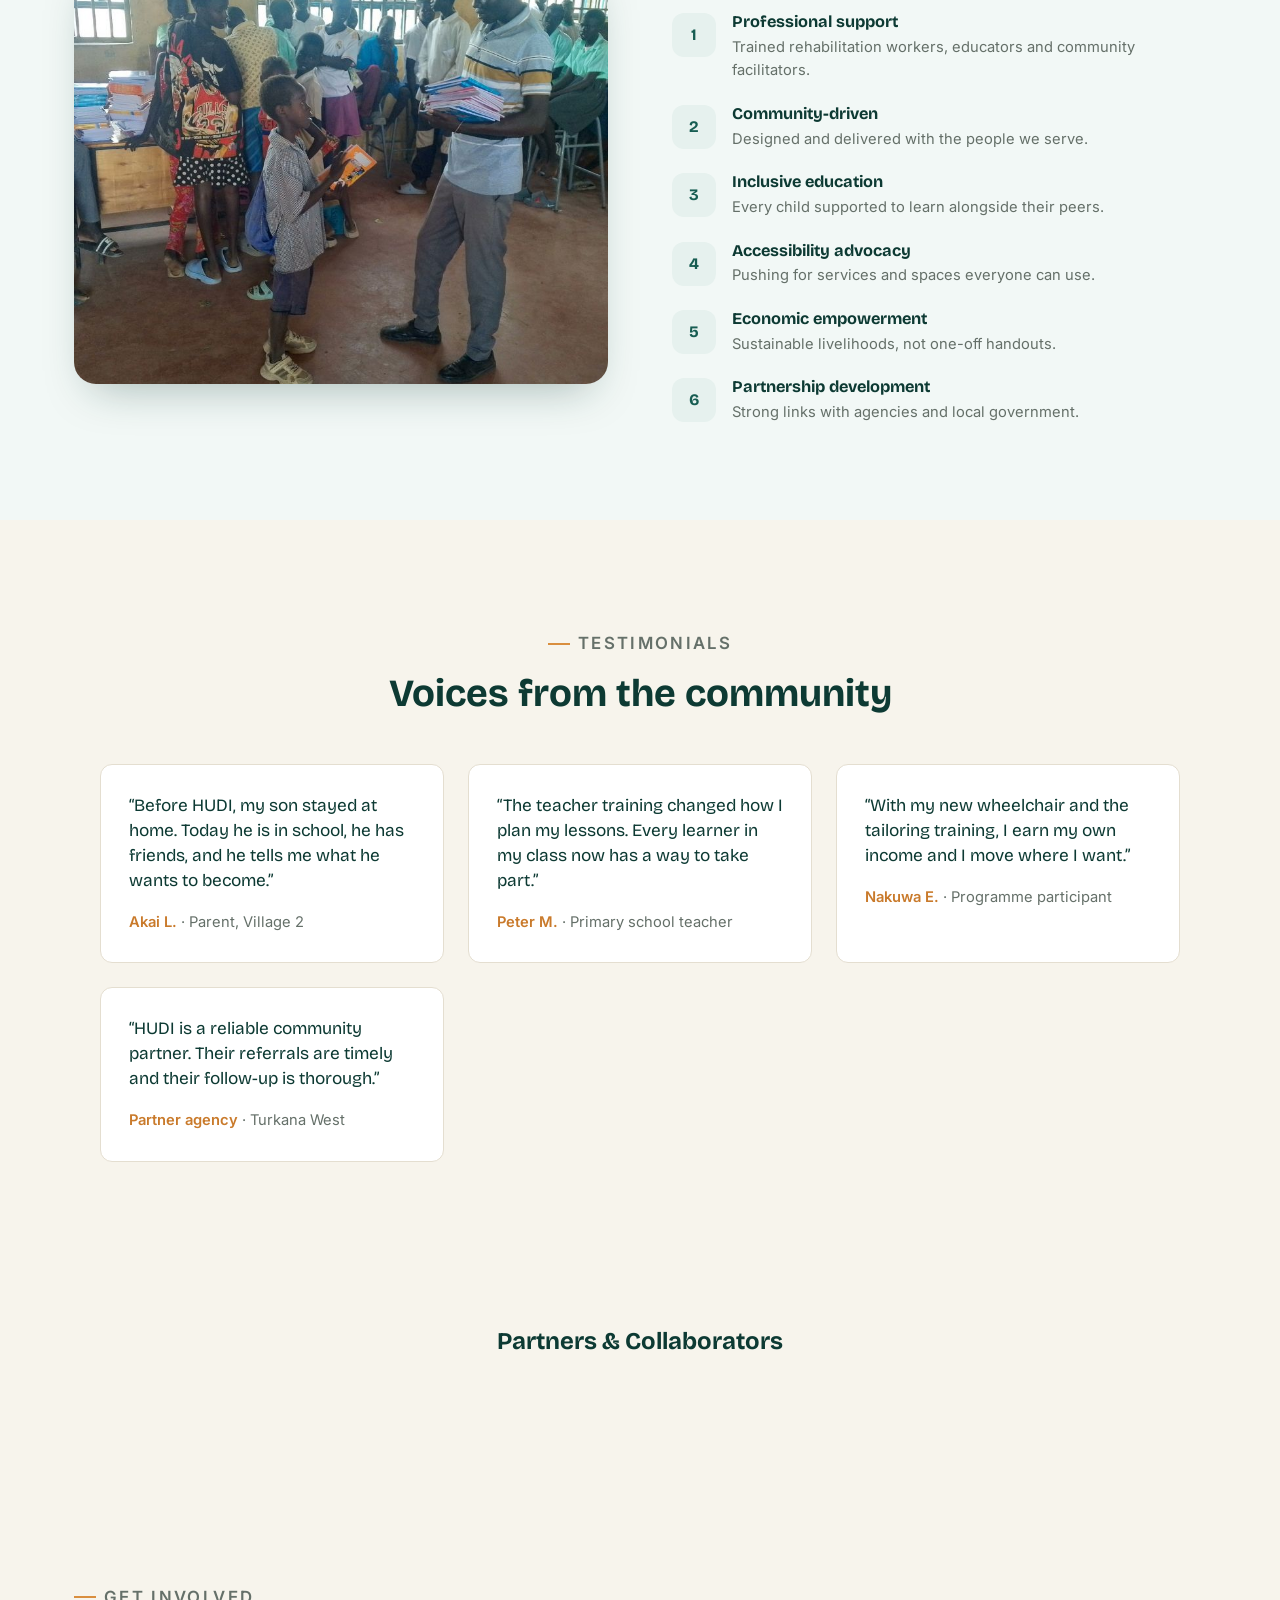
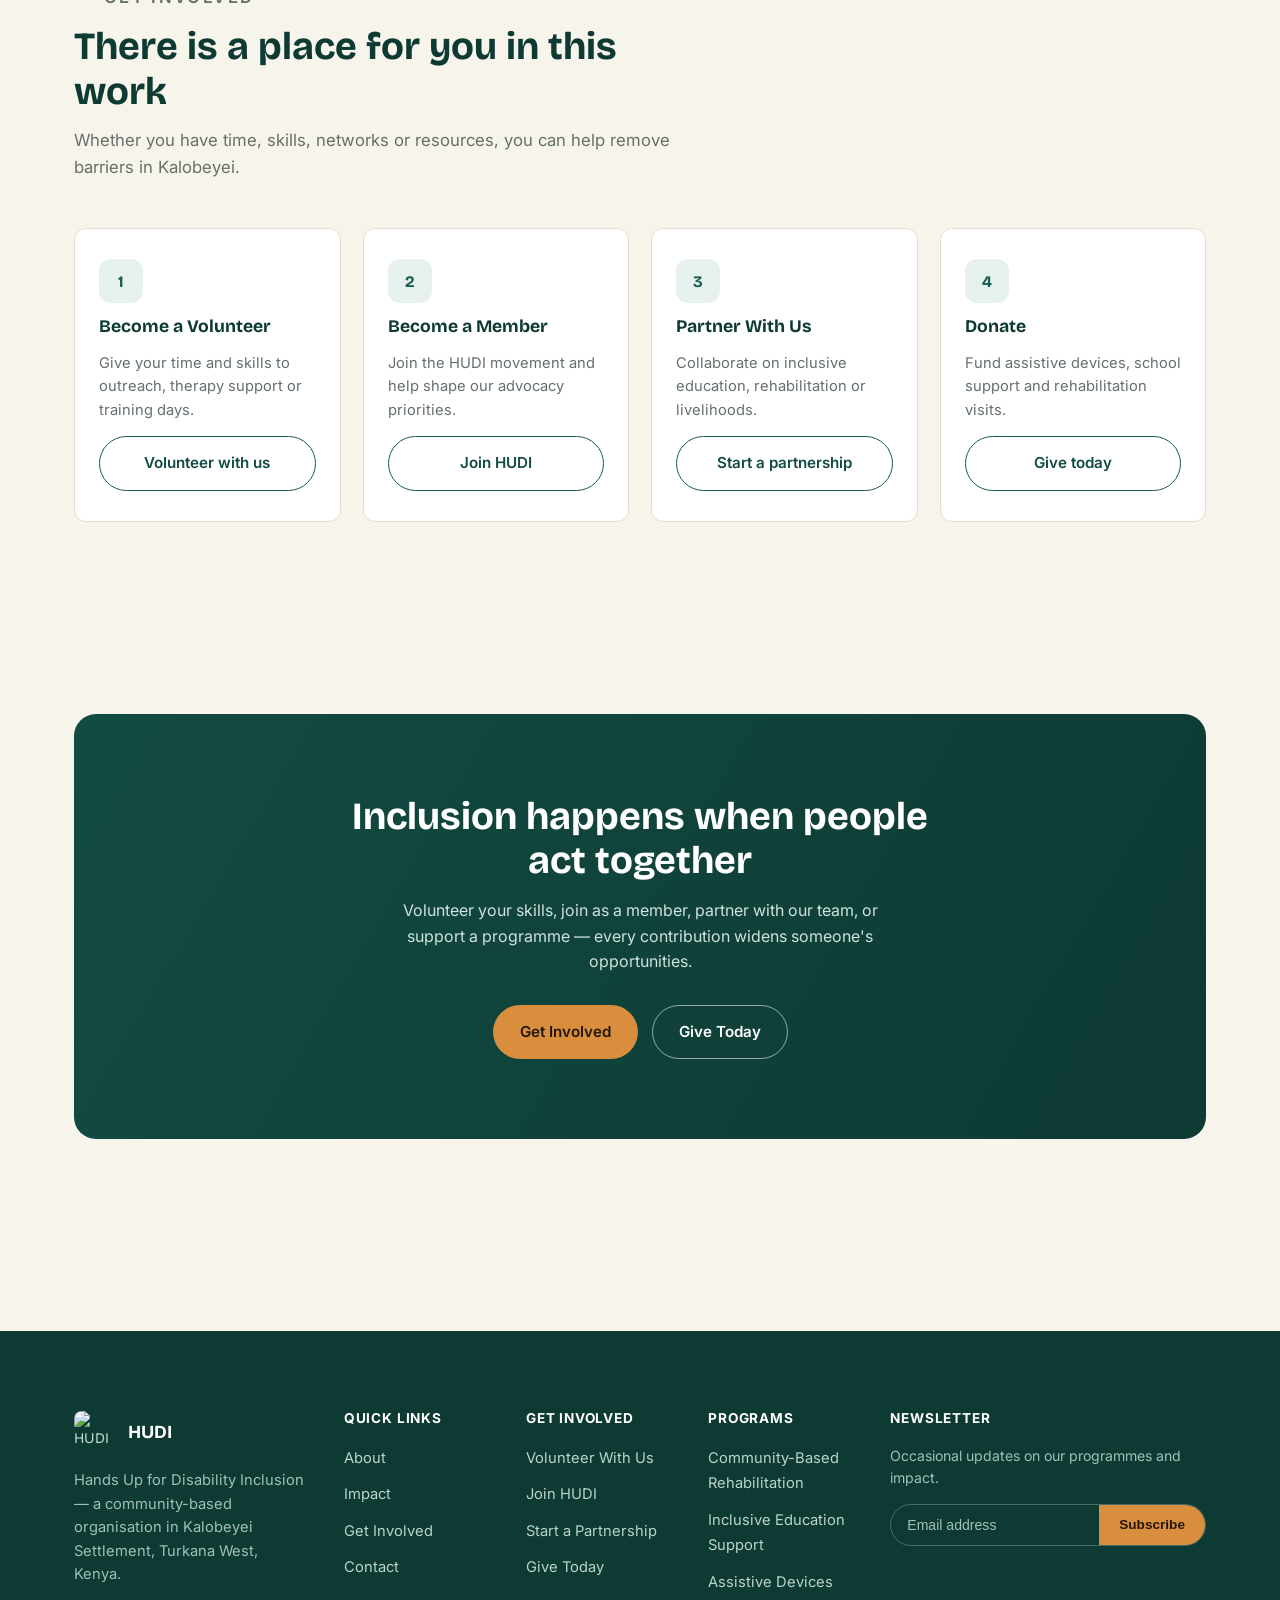
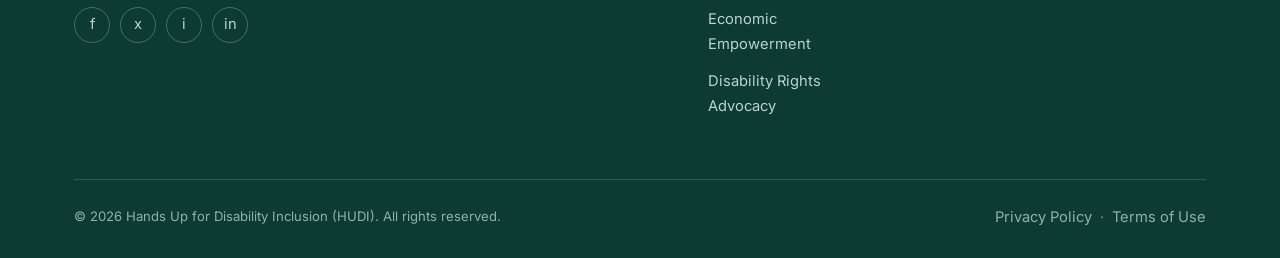
==== commit 96866ce0: "Add HUDI logo favicon; delete gallery page; show 3 testimonials side by side; restructure Our Impact" ====
--- a/index.html
+++ b/index.html
@@ -3,6 +3,10 @@
 <head>
 <meta charset="UTF-8">
 <meta name="viewport" content="width=device-width, initial-scale=1">
+<link rel="icon" href="favicon.ico" sizes="any">
+<link rel="icon" type="image/png" sizes="32x32" href="images/web-images/favicon-32.png">
+<link rel="apple-touch-icon" sizes="180x180" href="images/web-images/favicon-180.png">
+<link rel="icon" type="image/png" sizes="192x192" href="images/web-images/favicon-192.png">
 <script>(function(){try{var t=localStorage.getItem('hudi-theme');if(t==='dark'||(!t&&window.matchMedia('(prefers-color-scheme: dark)').matches)){document.documentElement.setAttribute('data-theme','dark');}}catch(e){}})();</script>
 <title>HUDI — Hands Up for Disability Inclusion, Kalobeyei Kenya</title>
 <meta name="description" content="HUDI is a community-based organisation in Kalobeyei Settlement, Turkana West, advancing disability inclusion through rehabilitation, inclusive education and empowerment.">
@@ -24,7 +28,7 @@
 <li><a class="" href="about.html">About</a></li>
 <li><a class="" href="programs.html">Programs</a></li>
 <li><a class="" href="impact.html">Impact</a></li>
-<li><a class="" href="gallery.html">Gallery</a></li>
+
 <li><a class="" href="get-involved.html">Get Involved</a></li>
 <li><a class="" href="contact.html">Contact</a></li>
 
@@ -156,10 +160,26 @@
         <p>Numbers tell part of the story &mdash; behind each one is a person whose opportunities have widened.</p>
       </div>
       <div class="stats-grid">
-        <div class="stat-card"><div class="num" data-target="1200">0+</div><div class="label">Beneficiaries Supported</div></div>
-        <div class="stat-card"><div class="num" data-target="18">0+</div><div class="label">Schools Engaged</div></div>
-        <div class="stat-card"><div class="num" data-target="640">0+</div><div class="label">Families Assisted</div></div>
-        <div class="stat-card"><div class="num" data-target="10">0+</div><div class="label">Community Programs</div></div>
+        <div class="stat-card">
+          <div class="stat-icon"><svg viewBox="0 0 24 24" fill="none" stroke="currentColor" stroke-width="2" stroke-linecap="round" stroke-linejoin="round"><path d="M3 11l18-5v12L3 14v-3z"/><path d="M11.6 16.8a3 3 0 1 1-5.8-1.6"/></svg></div>
+          <div class="num" data-target="30">0+</div>
+          <div class="label">Awareness Sessions on Disability Inclusion</div>
+        </div>
+        <div class="stat-card">
+          <div class="stat-icon"><svg viewBox="0 0 24 24" fill="none" stroke="currentColor" stroke-width="2" stroke-linecap="round" stroke-linejoin="round"><path d="M22 10 12 5 2 10l10 5 10-5Z"/><path d="M6 12v5c0 1.1 2.7 3 6 3s6-1.9 6-3v-5"/></svg></div>
+          <div class="num" data-target="20">0+</div>
+          <div class="label">Students Graduated</div>
+        </div>
+        <div class="stat-card">
+          <div class="stat-icon"><svg viewBox="0 0 24 24" fill="none" stroke="currentColor" stroke-width="2" stroke-linecap="round" stroke-linejoin="round"><path d="M1 12s4-7 11-7 11 7 11 7-4 7-11 7-11-7-11-7Z"/><circle cx="12" cy="12" r="3"/></svg></div>
+          <div class="num" data-target="5">0+</div>
+          <div class="label">Cases Assessed on Visual Impairment</div>
+        </div>
+        <div class="stat-card">
+          <div class="stat-icon"><svg viewBox="0 0 24 24" fill="none" stroke="currentColor" stroke-width="2" stroke-linecap="round" stroke-linejoin="round"><circle cx="8" cy="19" r="3"/><circle cx="17" cy="6" r="2"/><path d="M8 19V9l6-2 1 4 4 1"/></svg></div>
+          <div class="num" data-target="10">0+</div>
+          <div class="label">Cases Assessed on Physical Disability</div>
+        </div>
       </div>
     </div>
   </section>
@@ -226,7 +246,7 @@
         </div>
         <div class="testimonial-slider">
           
-        <div class="testimonial-slide active">
+        <div class="testimonial-slide">
           <blockquote>&ldquo;Before HUDI, my son stayed at home. Today he is in school, he has friends, and he tells me what he wants to become.&rdquo;</blockquote>
           <p class="who">Akai L. <span>&middot; Parent, Village 2</span></p>
         </div>
@@ -242,10 +262,6 @@
           <blockquote>&ldquo;HUDI is a reliable community partner. Their referrals are timely and their follow-up is thorough.&rdquo;</blockquote>
           <p class="who">Partner agency <span>&middot; Turkana West</span></p>
         </div>
-          <div class="slider-controls">
-            <button data-slide="prev">&larr; Previous slide</button>
-            <button data-slide="next">Next slide &rarr;</button>
-          </div>
         </div>
       </div>
     </section>
@@ -326,7 +342,7 @@
         <ul>
           <li><a href="about.html">About</a></li>
           <li><a href="impact.html">Impact</a></li>
-          <li><a href="gallery.html">Gallery</a></li>
+          
           <li><a href="get-involved.html">Get Involved</a></li>
           <li><a href="contact.html">Contact</a></li>
         </ul>
--- a/style.css
+++ b/style.css
@@ -275,7 +275,12 @@
 
 /* Stats */
 .stats-grid{display:grid;grid-template-columns:repeat(4,1fr);gap:24px;text-align:center;}
-.stat-card{padding:30px 16px;}
+.stat-card{padding:30px 20px;background:rgba(255,255,255,.04);border:1px solid rgba(255,255,255,.12);border-radius:var(--radius-md);}
+.stat-card .stat-icon{
+  width:46px;height:46px;margin:0 auto 14px;border-radius:50%;
+  background:rgba(244,166,63,.16);display:flex;align-items:center;justify-content:center;
+}
+.stat-card .stat-icon svg{width:22px;height:22px;stroke:var(--ochre-400);}
 .stat-card .num{font-family:var(--font-display);font-size:clamp(2.2rem,4vw,3.2rem);color:var(--ochre-400);font-weight:600;}
 .stat-card .label{margin-top:8px;color:#cfe3dd;font-size:.92rem;letter-spacing:.02em;}
 @media (max-width:760px){.stats-grid{grid-template-columns:repeat(2,1fr);}}
@@ -304,19 +309,20 @@
 @media (max-width:860px){.feature-split{grid-template-columns:1fr;gap:34px;}}
 
 /* Testimonials */
-.testimonial-slider{position:relative;max-width:760px;margin:0 auto;text-align:center;}
-.testimonial-slide{display:none;}
-.testimonial-slide.active{display:block;animation:fadeUp .5s ease;}
-@keyframes fadeUp{from{opacity:0;transform:translateY(10px);}to{opacity:1;transform:translateY(0);}}
-.testimonial-slide blockquote{font-family:var(--font-display);font-size:1.4rem;color:var(--teal-900);line-height:1.4;}
+.testimonial-slider{
+  display:grid;grid-template-columns:repeat(3,1fr);gap:24px;
+  max-width:1080px;margin:0 auto;
+}
+.testimonial-slide{
+  display:flex;flex-direction:column;text-align:left;
+  background:var(--surface);border:1px solid var(--line);border-radius:var(--radius-md);
+  padding:28px;
+}
+.testimonial-slide blockquote{font-family:var(--font-display);font-size:1.08rem;color:var(--teal-900);line-height:1.45;margin:0;}
 .testimonial-slide .who{margin-top:18px;color:var(--ochre-600);font-weight:600;font-size:.92rem;}
 .testimonial-slide .who span{color:var(--ink-500);font-weight:400;}
-.slider-controls{display:flex;justify-content:center;gap:16px;margin-top:36px;}
-.slider-controls button{
-  border:1px solid var(--line);background:var(--surface);border-radius:100px;padding:10px 22px;font-size:.85rem;font-weight:600;
-  cursor:pointer;color:var(--teal-800);
-}
-.slider-controls button:hover{background:var(--teal-100);}
+@media (max-width:900px){.testimonial-slider{grid-template-columns:1fr 1fr;}}
+@media (max-width:620px){.testimonial-slider{grid-template-columns:1fr;}}
 
 /* Partners */
 .partner-strip{display:flex;flex-wrap:wrap;gap:14px;justify-content:center;}
@@ -461,16 +467,6 @@
 }
 .filter-btn:hover{background:var(--teal-100);}
 .filter-btn.active{background:var(--teal-800);color:#fff;border-color:var(--teal-800);}
-.gallery-grid{display:grid;grid-template-columns:repeat(3,1fr);gap:20px;}
-.gallery-item{position:relative;border-radius:var(--radius-md);overflow:hidden;cursor:pointer;aspect-ratio:4/3.3;}
-.gallery-item img{width:100%;height:100%;object-fit:cover;transition:transform .35s ease;}
-.gallery-item:hover img{transform:scale(1.06);}
-.gallery-tag{
-  position:absolute;left:14px;bottom:14px;background:rgba(13,58,51,.85);color:#fff;padding:6px 14px;border-radius:100px;
-  font-size:.78rem;font-weight:600;
-}
-@media (max-width:820px){.gallery-grid{grid-template-columns:1fr 1fr;}}
-@media (max-width:520px){.gallery-grid{grid-template-columns:1fr;}}
 
 /* ============================================================
    Contact page
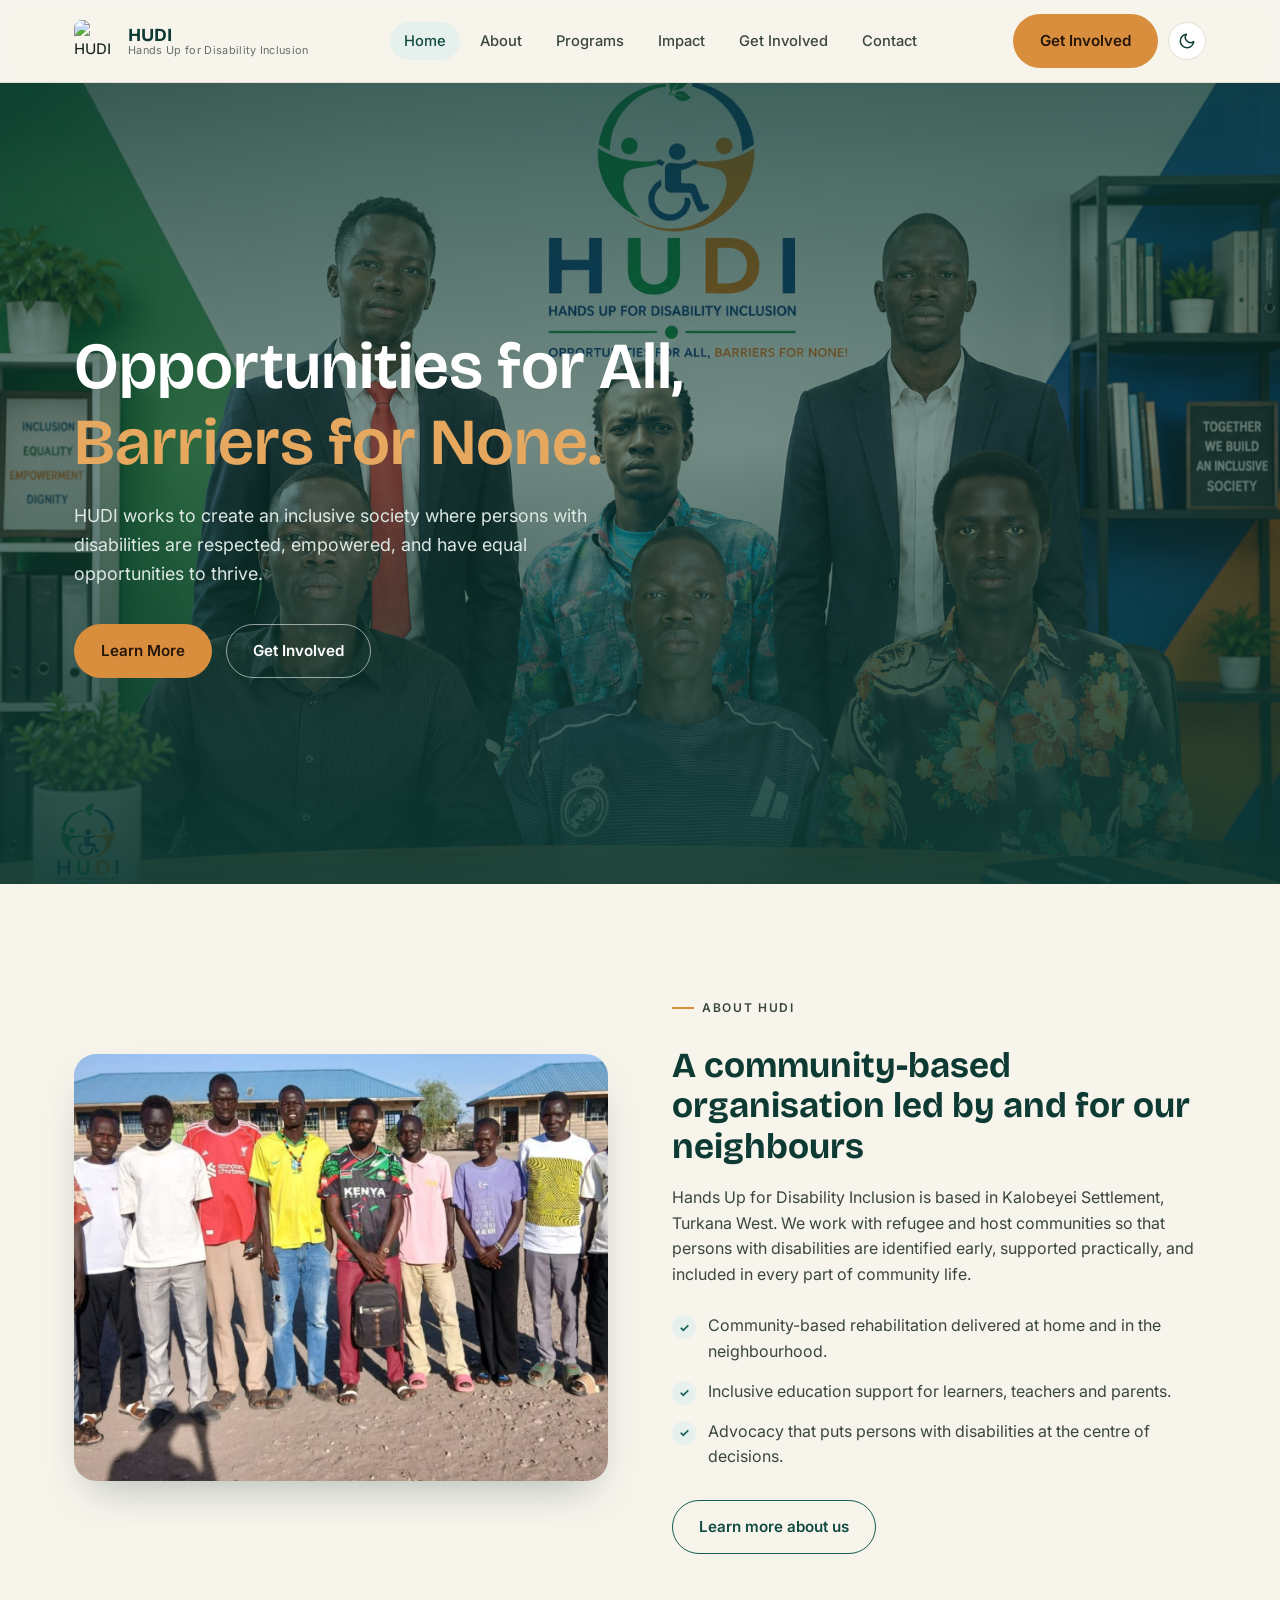
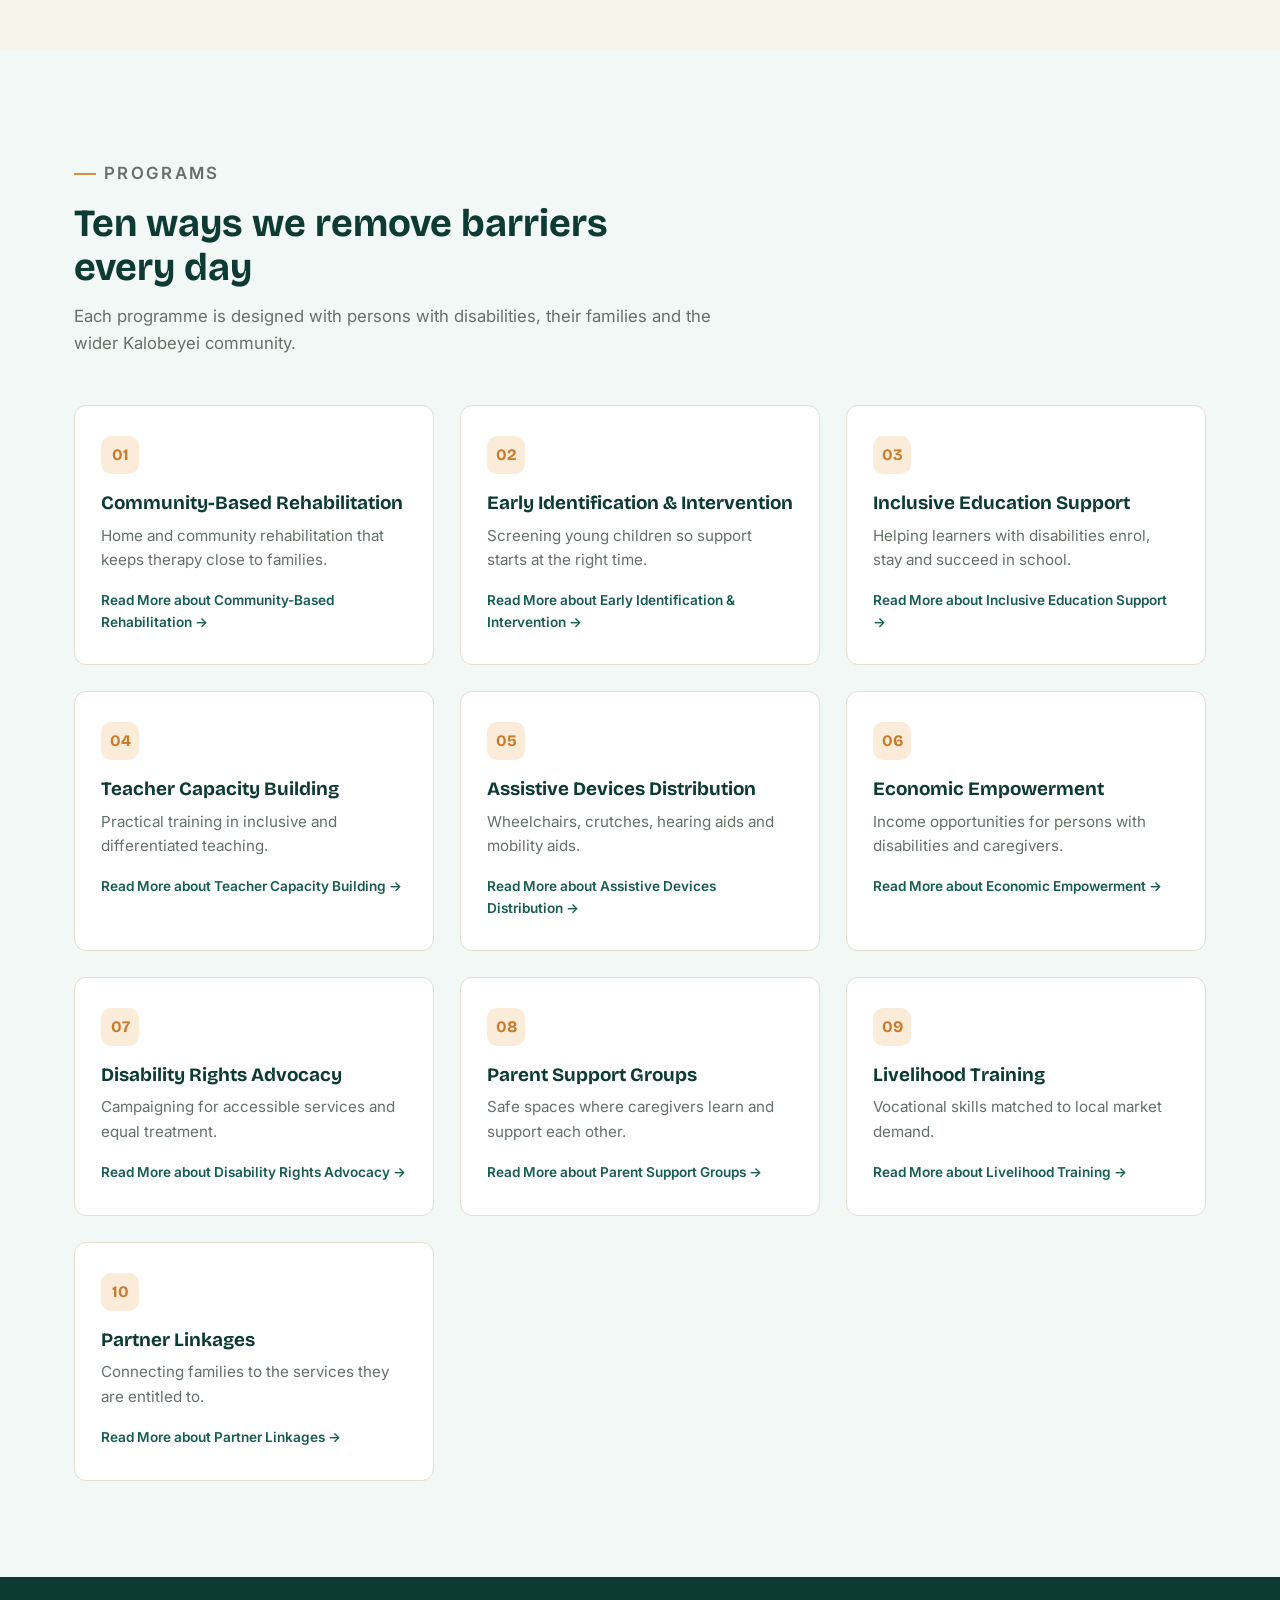
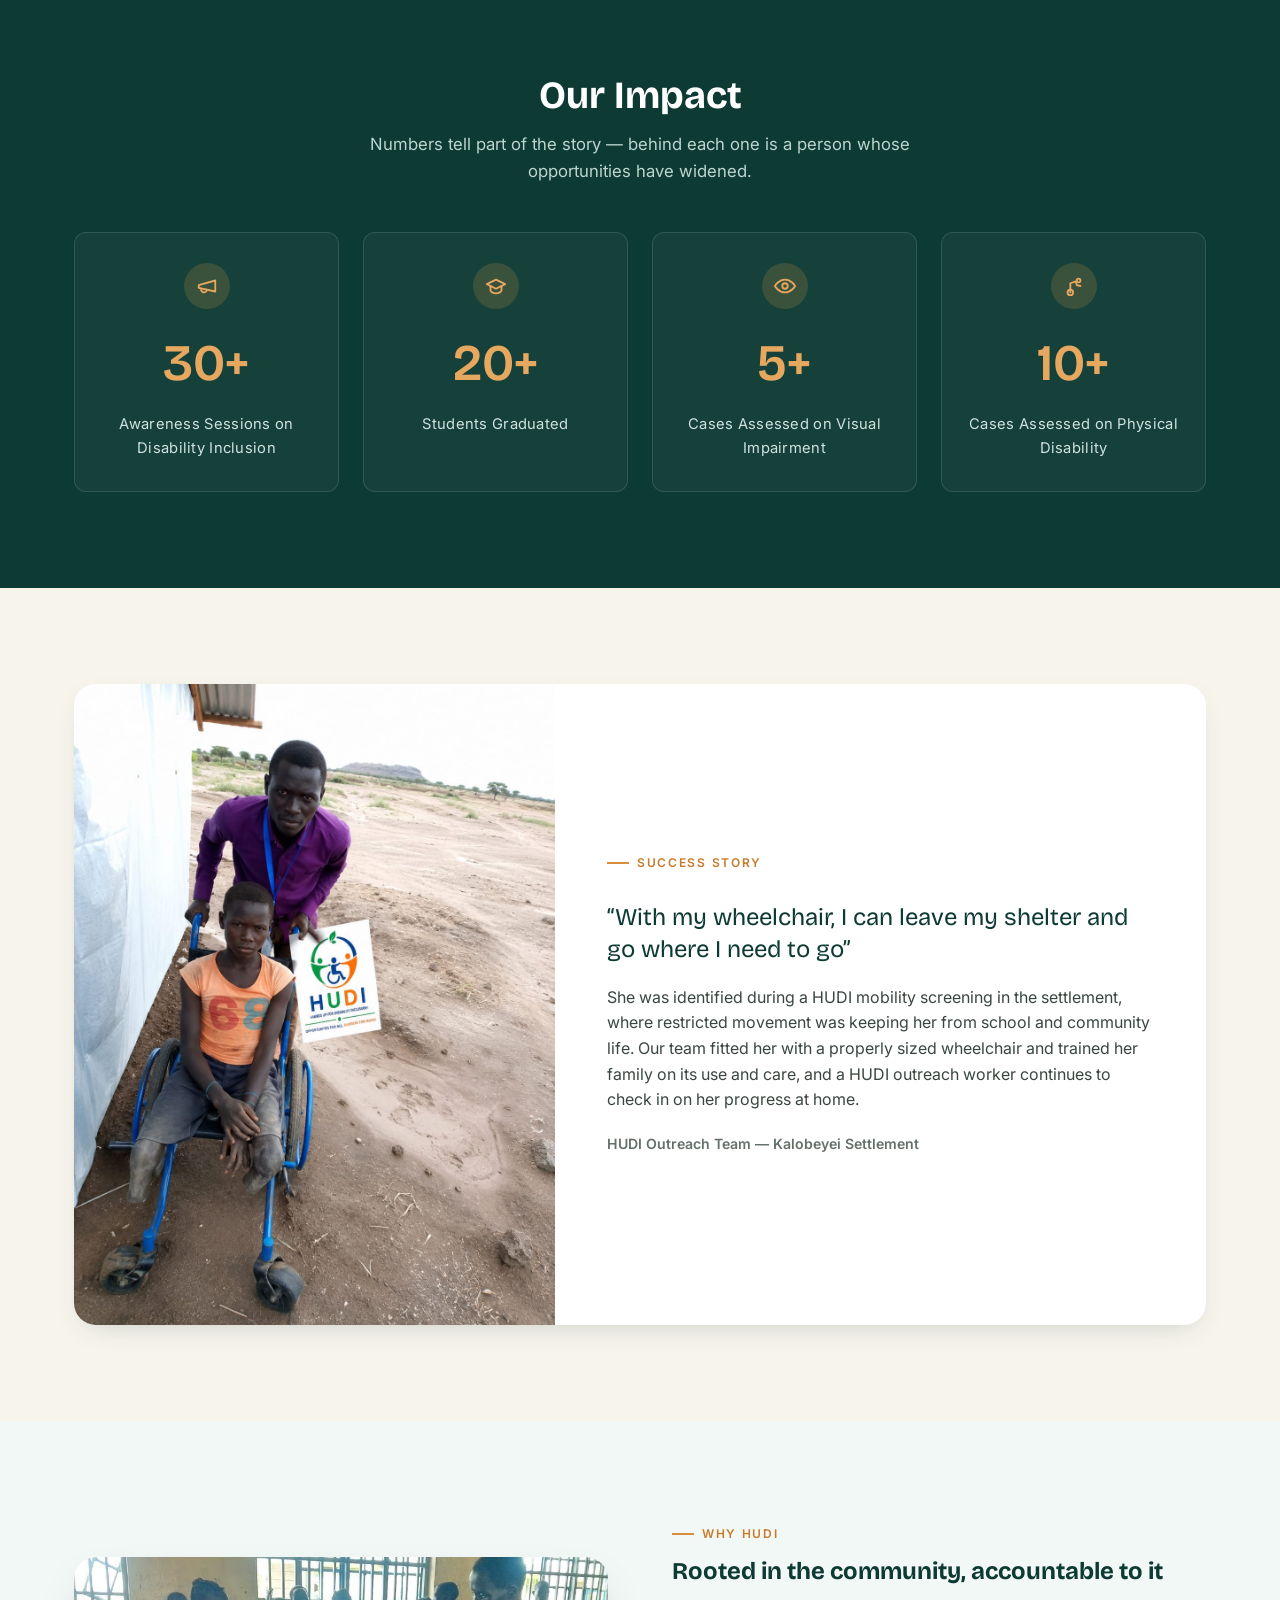
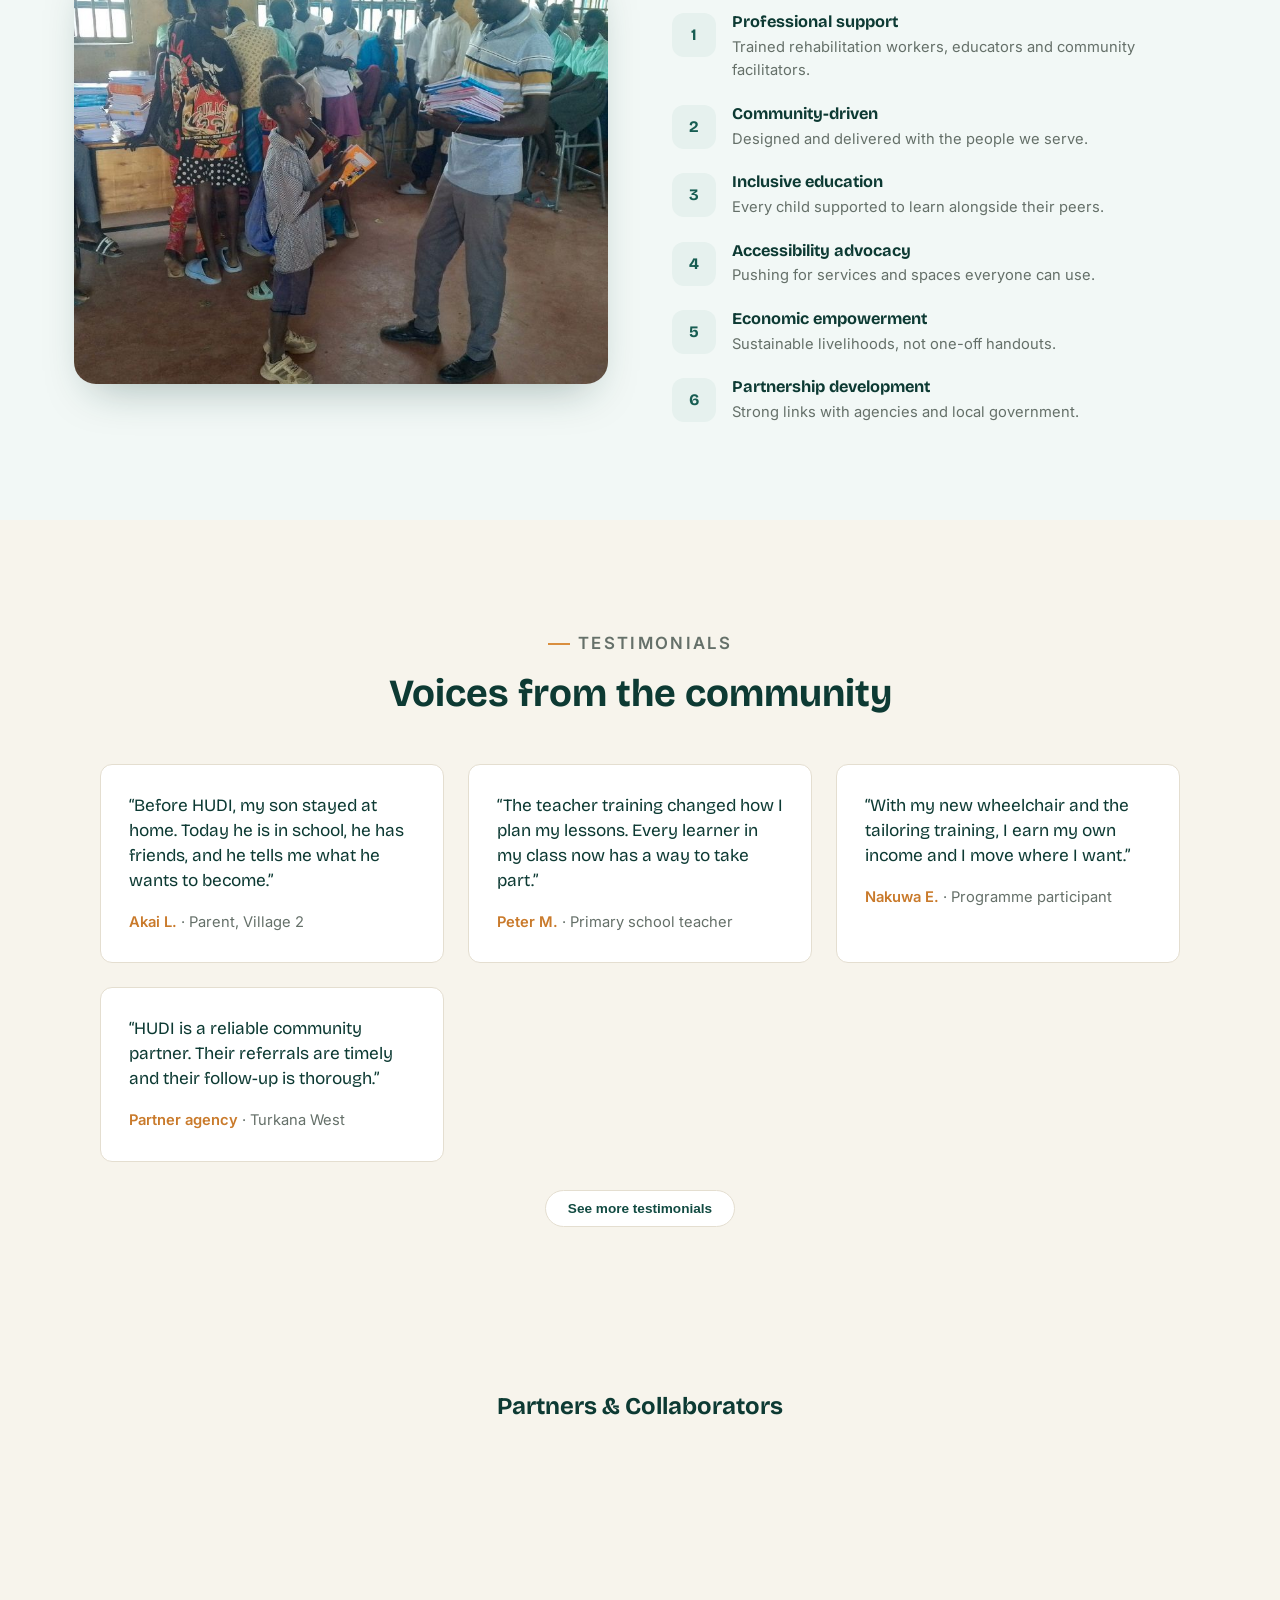
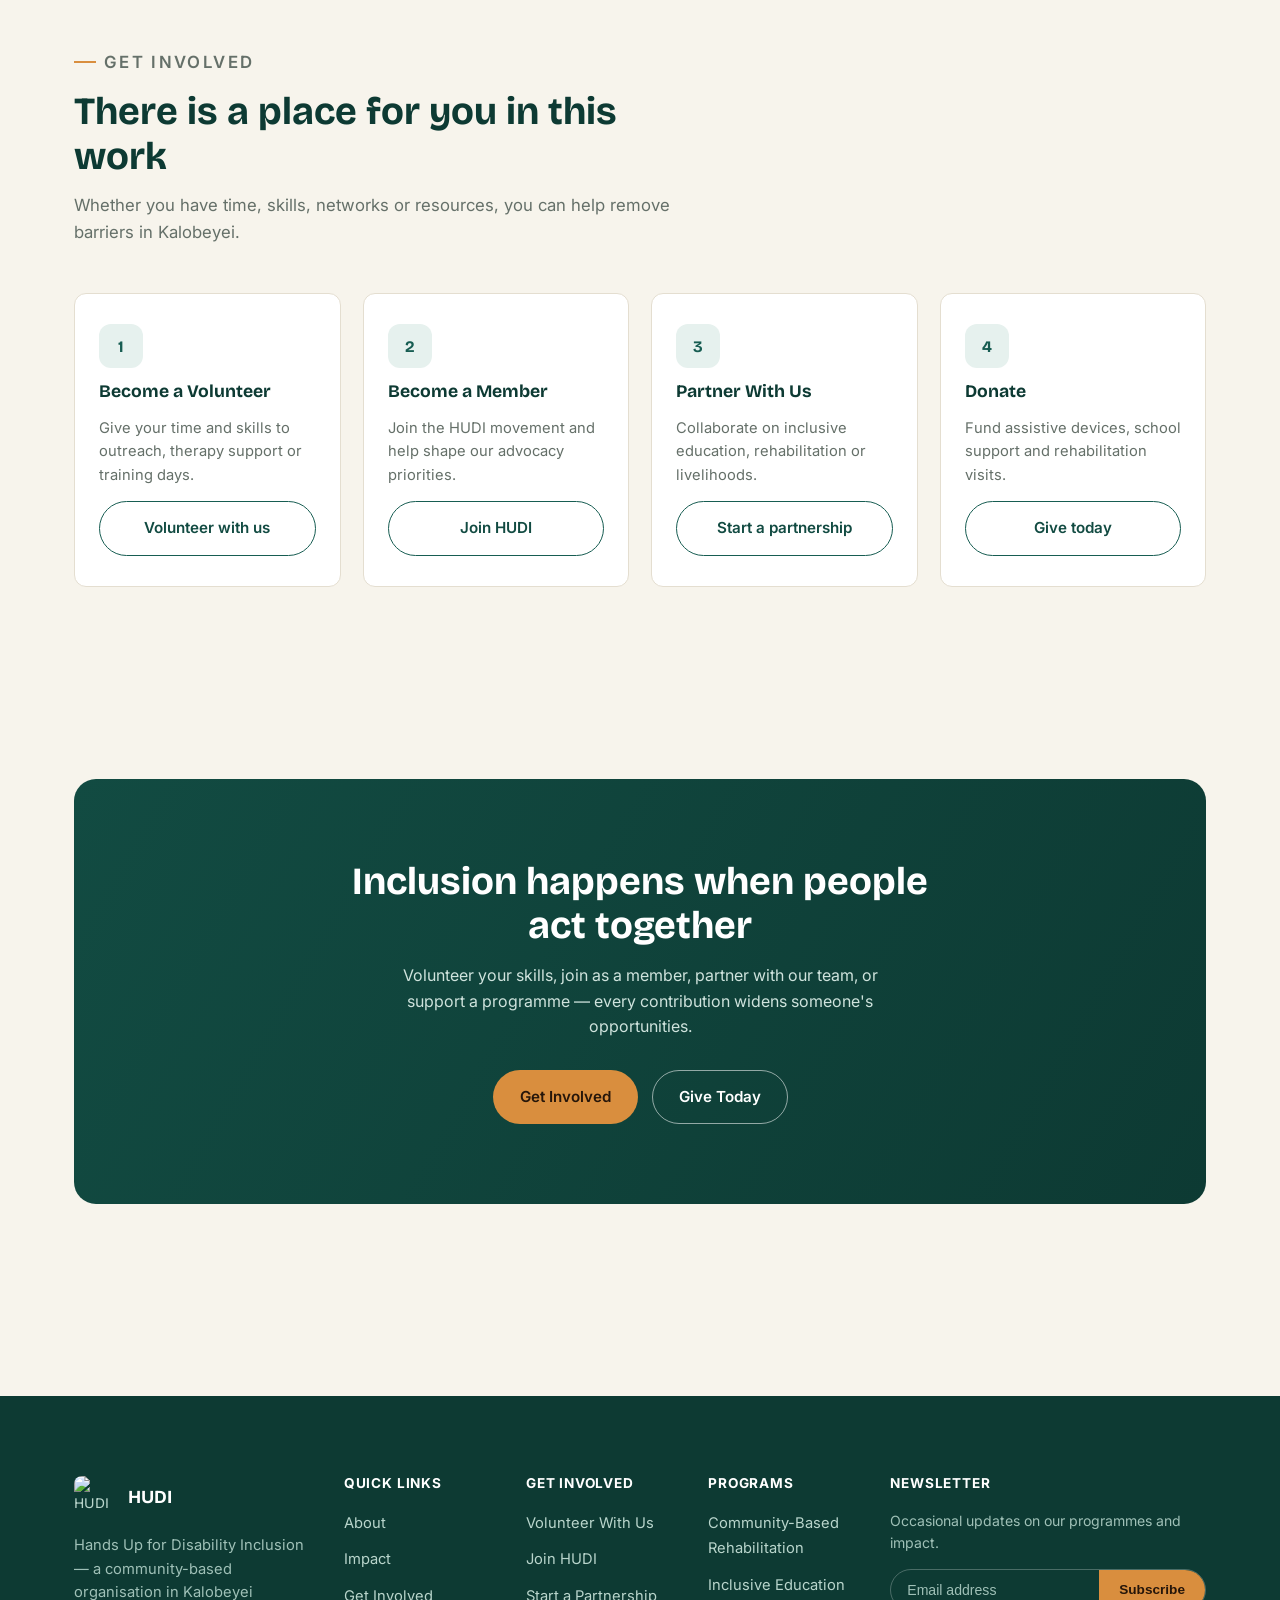
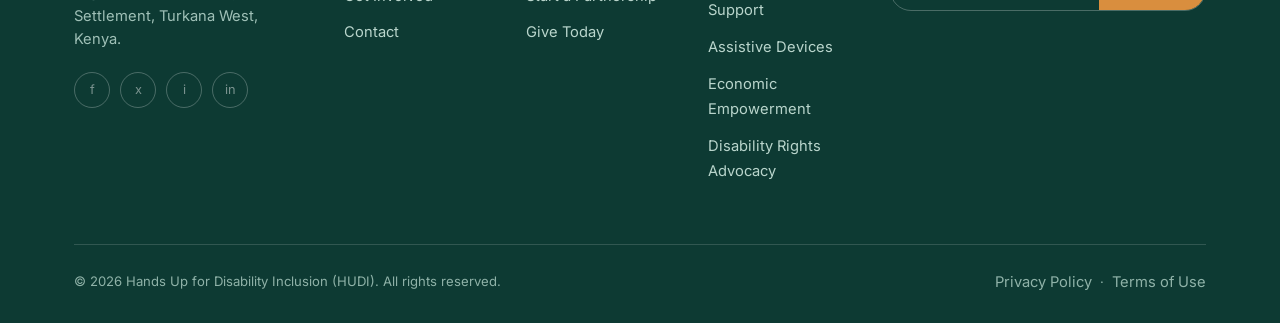
==== commit 25f53606: "Add coming-soon payment modal on donate page; disable social icons; show 3 testimonials with see-mor" ====
--- a/index.html
+++ b/index.html
@@ -258,10 +258,13 @@
           <blockquote>&ldquo;With my new wheelchair and the tailoring training, I earn my own income and I move where I want.&rdquo;</blockquote>
           <p class="who">Nakuwa E. <span>&middot; Programme participant</span></p>
         </div>
-        <div class="testimonial-slide">
+        <div class="testimonial-slide testimonial-extra" hidden>
           <blockquote>&ldquo;HUDI is a reliable community partner. Their referrals are timely and their follow-up is thorough.&rdquo;</blockquote>
           <p class="who">Partner agency <span>&middot; Turkana West</span></p>
         </div>
+        </div>
+        <div class="testimonials-toggle-wrap">
+          <button class="testimonials-toggle" type="button" aria-expanded="false">See more testimonials</button>
         </div>
       </div>
     </section>
@@ -331,10 +334,10 @@
         </a>
         <p>Hands Up for Disability Inclusion — a community-based organisation in Kalobeyei Settlement, Turkana West, Kenya.</p>
         <div class="footer-social">
-          <a href="contact.html" aria-label="Facebook">f</a>
-          <a href="contact.html" aria-label="Twitter">x</a>
-          <a href="contact.html" aria-label="Instagram">i</a>
-          <a href="contact.html" aria-label="LinkedIn">in</a>
+          <span class="social-disabled" aria-label="Facebook (coming soon)" aria-disabled="true" title="Coming soon">f</span>
+          <span class="social-disabled" aria-label="Twitter (coming soon)" aria-disabled="true" title="Coming soon">x</span>
+          <span class="social-disabled" aria-label="Instagram (coming soon)" aria-disabled="true" title="Coming soon">i</span>
+          <span class="social-disabled" aria-label="LinkedIn (coming soon)" aria-disabled="true" title="Coming soon">in</span>
         </div>
       </div>
       <div>
--- a/style.css
+++ b/style.css
@@ -197,10 +197,6 @@
   content:"";position:absolute;right:-120px;top:-120px;width:420px;height:420px;border-radius:50%;
   background:radial-gradient(circle,rgba(217,142,62,.35),transparent 70%);
 }
-.breadcrumb{display:flex;gap:8px;font-size:.85rem;color:#a9ccc4;margin-bottom:18px;}
-.breadcrumb a{color:#a9ccc4;}
-.breadcrumb a:hover{color:#fff;}
-
 .back-link{
   display:inline-flex;align-items:center;gap:8px;
   font-size:.88rem;font-weight:600;color:#cfe3dd;margin-bottom:22px;
@@ -323,6 +319,12 @@
 .testimonial-slide .who span{color:var(--ink-500);font-weight:400;}
 @media (max-width:900px){.testimonial-slider{grid-template-columns:1fr 1fr;}}
 @media (max-width:620px){.testimonial-slider{grid-template-columns:1fr;}}
+.testimonials-toggle-wrap{display:flex;justify-content:center;margin-top:28px;}
+.testimonials-toggle{
+  border:1px solid var(--line);background:var(--surface);border-radius:100px;padding:10px 22px;font-size:.85rem;font-weight:600;
+  cursor:pointer;color:var(--teal-800);
+}
+.testimonials-toggle:hover{background:var(--teal-100);}
 
 /* Partners */
 .partner-strip{display:flex;flex-wrap:wrap;gap:14px;justify-content:center;}
@@ -371,11 +373,11 @@
 .footer-brand .brand-text span{color:#9fc0b7;}
 .footer-brand p{margin-top:16px;font-size:.92rem;color:#9fc0b7;max-width:280px;}
 .footer-social{display:flex;gap:10px;margin-top:20px;}
-.footer-social a{
+.footer-social .social-disabled{
   width:36px;height:36px;border-radius:50%;border:1px solid rgba(255,255,255,.25);
   display:flex;align-items:center;justify-content:center;font-size:.8rem;
-}
-.footer-social a:hover{background:rgba(255,255,255,.12);}
+  color:rgba(255,255,255,.45);cursor:not-allowed;user-select:none;
+}
 .site-footer h4{color:#fff;font-family:var(--font-body);font-size:.85rem;text-transform:uppercase;letter-spacing:.06em;margin-bottom:18px;}
 .site-footer ul{display:flex;flex-direction:column;gap:11px;}
 .site-footer a{font-size:.92rem;color:#b9d5cc;}
@@ -542,18 +544,28 @@
 .text-center{text-align:center;margin-left:auto;margin-right:auto;}
 
 /* Growth tracker (impact page) */
-.demo-badge{
-  display:inline-flex;align-items:center;gap:6px;background:var(--ochre-100);color:var(--ochre-600);
-  font-size:.72rem;font-weight:700;text-transform:uppercase;letter-spacing:.04em;padding:5px 12px;border-radius:20px;
-  margin-bottom:14px;
-}
-.demo-badge::before{content:"";width:7px;height:7px;border-radius:50%;background:var(--ochre-600);}
 .growth-card{background:var(--surface);border:1px solid var(--line);border-radius:var(--radius-lg);padding:36px;box-shadow:var(--shadow-card);}
-.growth-controls{display:flex;flex-wrap:wrap;gap:10px;margin-bottom:32px;}
 .growth-chart{display:flex;align-items:flex-end;gap:clamp(10px,3vw,28px);height:230px;padding:0 4px;border-bottom:2px solid var(--line);}
 .growth-bar{flex:1;display:flex;flex-direction:column;align-items:center;justify-content:flex-end;height:100%;min-width:0;}
 .growth-bar .bar-value{font-family:var(--font-display);font-weight:700;color:var(--teal-900);margin-bottom:8px;font-size:clamp(.85rem,2vw,1.05rem);white-space:nowrap;}
 .growth-bar .bar-fill{width:100%;max-width:56px;background:linear-gradient(180deg,var(--ochre-400),var(--teal-600));border-radius:8px 8px 0 0;transition:height .9s cubic-bezier(.22,.9,.35,1);}
-.growth-bar .bar-year{margin-top:12px;font-size:.85rem;color:var(--ink-500);font-weight:600;}
+.growth-bar .bar-year{margin-top:12px;font-size:.8rem;color:var(--ink-500);font-weight:600;text-align:center;line-height:1.25;padding:0 2px;}
 .growth-note{margin-top:24px;font-size:.85rem;color:var(--ink-500);font-style:italic;}
 @media (max-width:560px){.growth-card{padding:24px 18px;}.growth-chart{height:190px;}}
+
+/* Payment "coming soon" modal (donate page) */
+.modal-overlay{
+  position:fixed;inset:0;z-index:1000;
+  background:rgba(11,25,22,.55);
+  display:flex;align-items:center;justify-content:center;padding:20px;
+}
+.modal-overlay[hidden]{display:none;}
+.modal-box{
+  background:var(--surface);border-radius:var(--radius-lg);box-shadow:var(--shadow-pop);
+  max-width:420px;width:100%;padding:32px;text-align:center;
+  animation:modalPop .25s ease;
+}
+@keyframes modalPop{from{opacity:0;transform:translateY(12px) scale(.98);}to{opacity:1;transform:translateY(0) scale(1);}}
+.modal-box h3{font-family:var(--font-display);font-size:1.3rem;color:var(--teal-900);margin-bottom:12px;}
+.modal-box p{color:var(--ink-700);font-size:.95rem;line-height:1.55;margin-bottom:24px;}
+.modal-box .btn{width:100%;}
